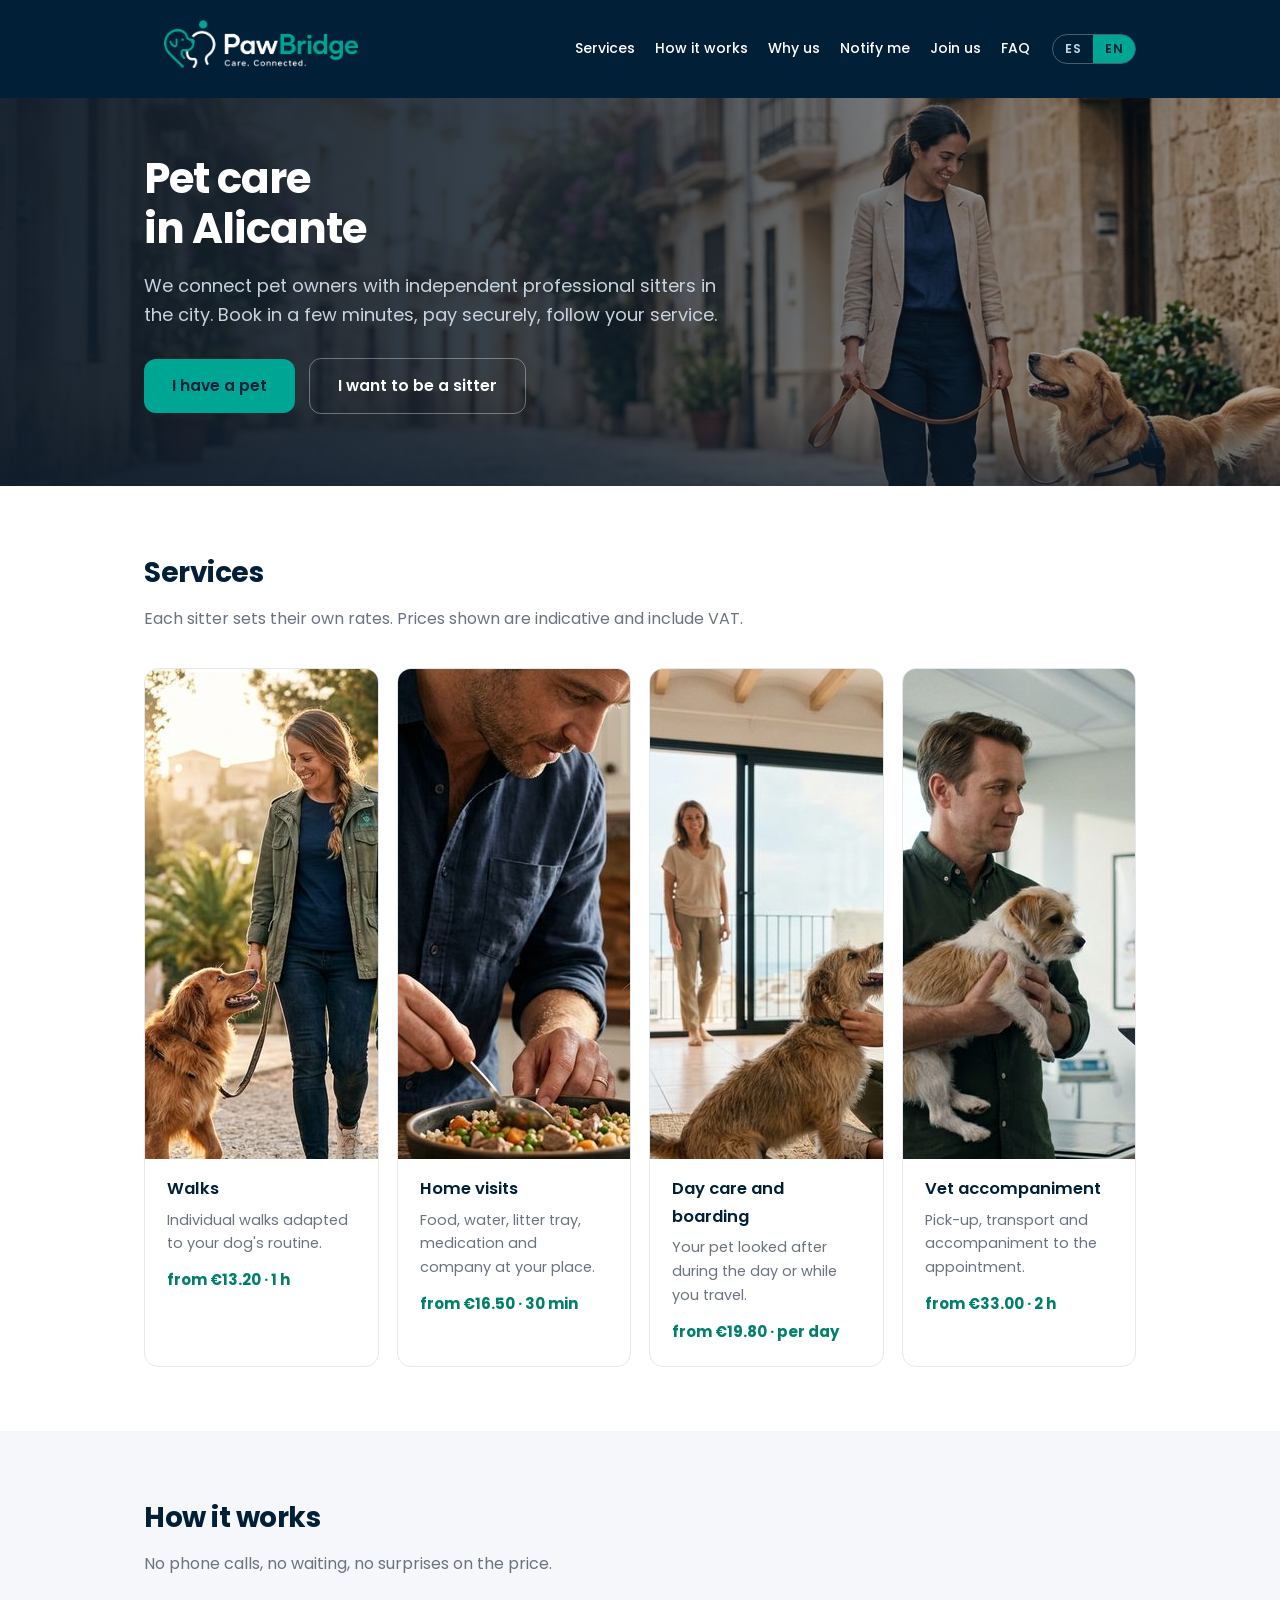
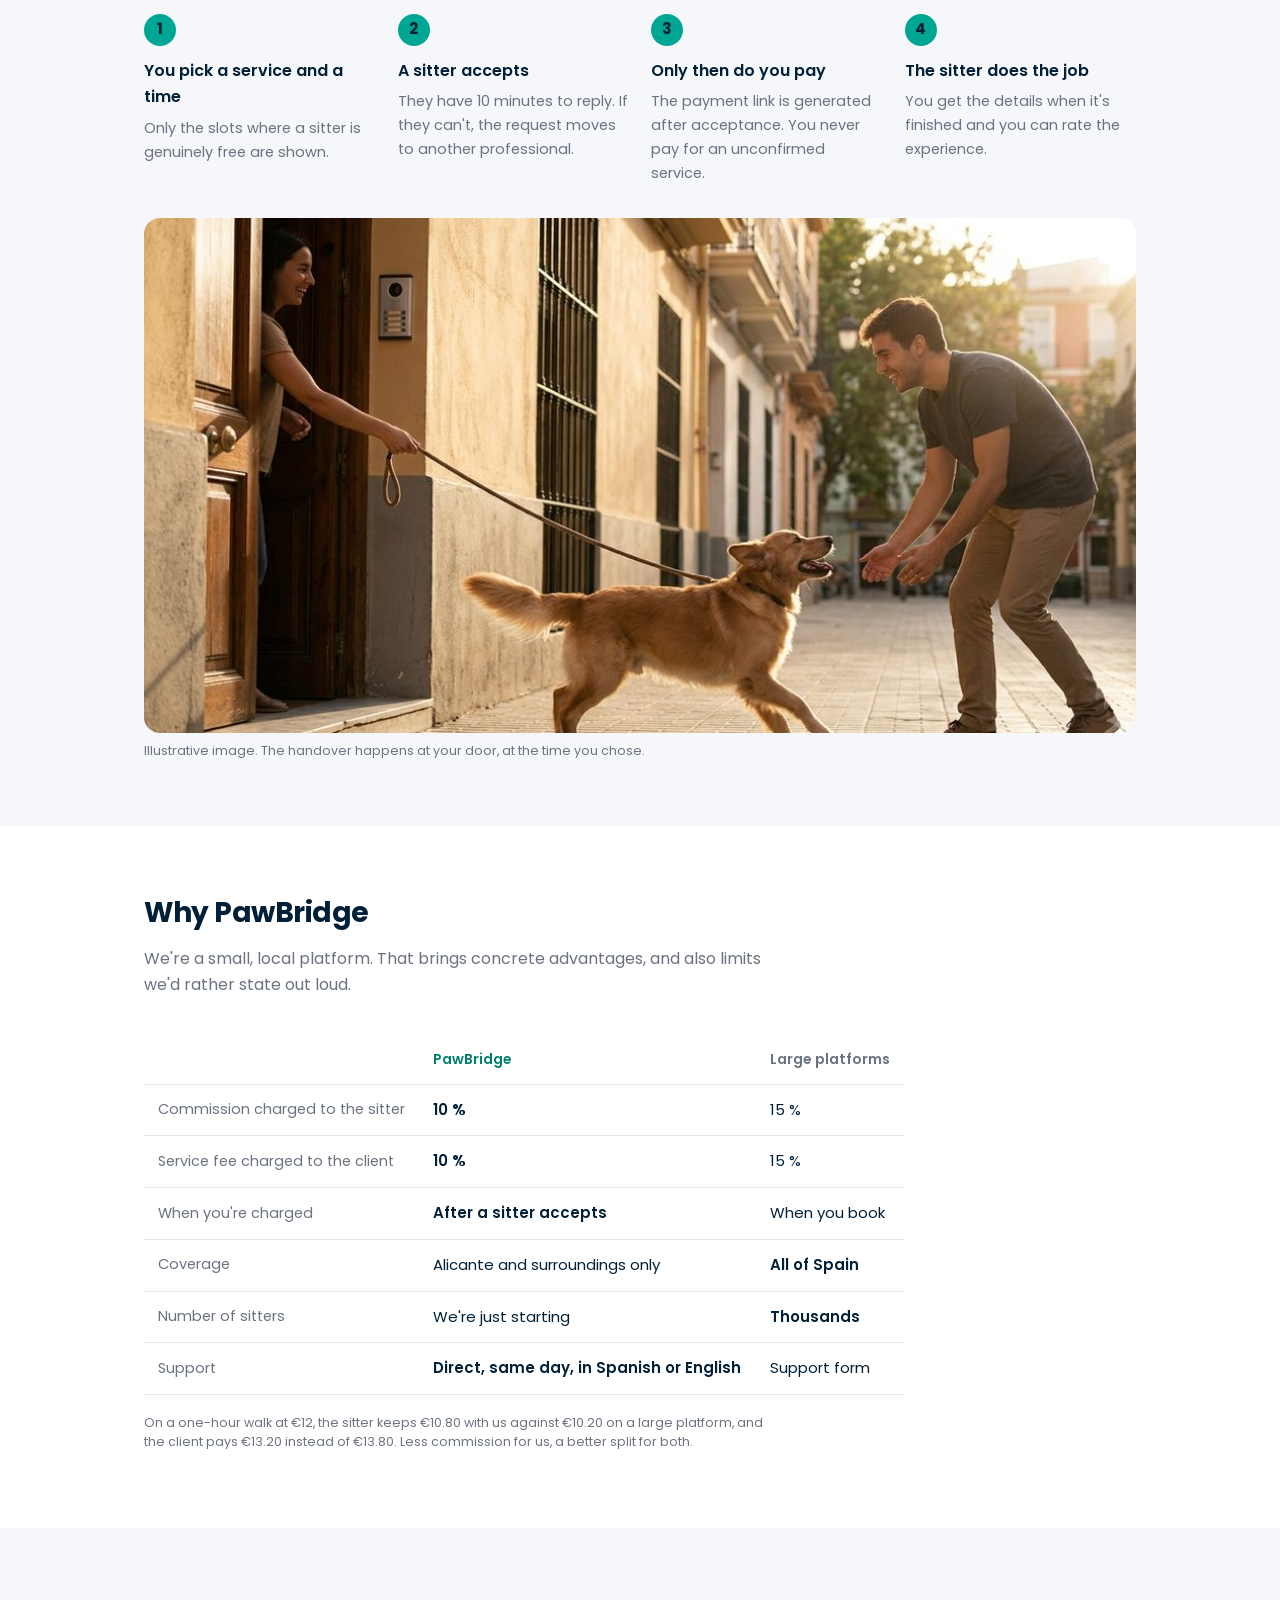
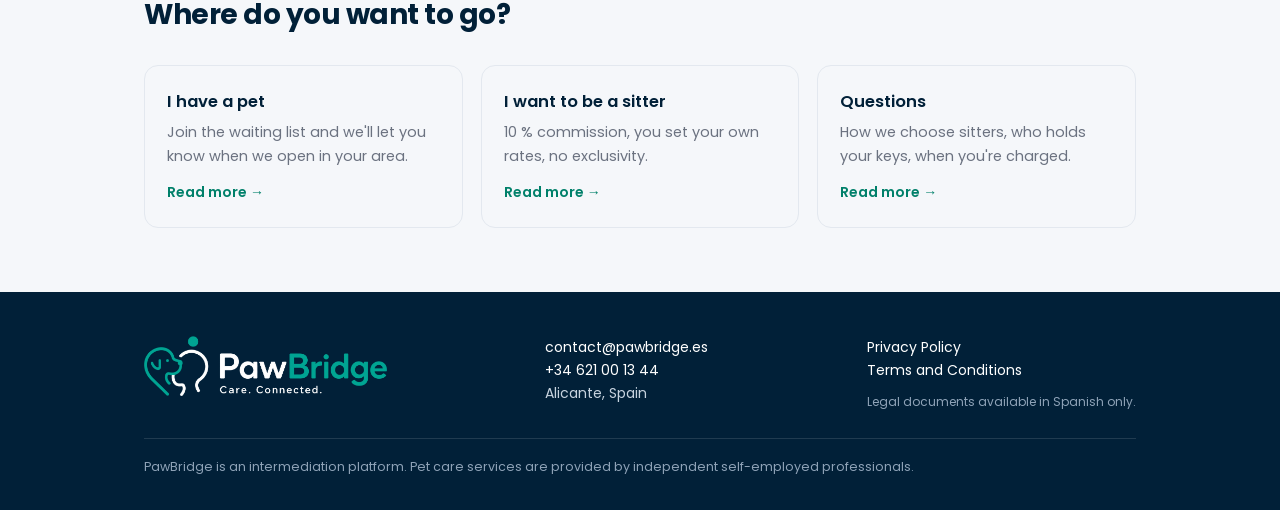
==== index.html @ e6a64743 "Entretien en visio et zone étendue à l'agglomération - La FAQ et la page cuidadores annonçaient un e" ====
<!DOCTYPE html>
<html lang="es">
<head>
<meta charset="utf-8">
<meta name="viewport" content="width=device-width, initial-scale=1">
<title>PawBridge — Cuidado de mascotas en Alicante</title>
<meta name="description" content="PawBridge conecta a dueños de mascotas de Alicante con cuidadores profesionales independientes. Paseos, guardería, visitas a domicilio y acompañamiento veterinario.">
<meta property="og:title" content="PawBridge — Care. Connected.">
<meta property="og:description" content="Cuidado de mascotas en Alicante. Buscamos cuidadores profesionales.">
<meta property="og:image" content="https://pawbridge.es/assets/img/og-image.jpg">
<meta property="og:image:width" content="1200">
<meta property="og:image:height" content="630">
<meta property="og:type" content="website">
<meta name="twitter:card" content="summary_large_image">
<meta property="og:locale" content="es_ES">
<link rel="canonical" href="https://pawbridge.es/">
<link rel="alternate" hreflang="es" href="https://pawbridge.es/">
<link rel="alternate" hreflang="en" href="https://pawbridge.es/?lang=en">
<link rel="preconnect" href="https://fonts.googleapis.com">
<link rel="preconnect" href="https://fonts.gstatic.com" crossorigin>
<link href="https://fonts.googleapis.com/css2?family=Poppins:wght@400;500;600;700&display=swap" rel="stylesheet">
<link rel="icon" href="assets/img/favicon.png" sizes="64x64">
<link rel="apple-touch-icon" href="assets/img/apple-touch-icon.png">
<link rel="stylesheet" href="assets/style.css?v=2026-08-03g">
</head>
<body data-title-key="title.home">

<header>
  <div class="wrap nav">
    <div>
      <div class="logo"><a href="index.html"><img src="assets/img/logo-h-full.png" alt="PawBridge — Care. Connected." width="1862" height="460"></a></div>
    </div>
    <nav>
      <a href="#servicios" data-i18n="nav.services">Servicios</a>
      <a href="#como" data-i18n="nav.how">Cómo funciona</a>
      <a href="#porque" data-i18n="nav.why">Por qué</a>
      <a href="avisame.html" data-i18n="nav.waitlist">Avísame</a>
      <a href="cuidadores.html" data-i18n="nav.work">Únete</a>
      <a href="faq.html" data-i18n="nav.faq">Preguntas</a>
      <span class="lang" role="group" aria-label="Idioma / Language">
        <button type="button" data-lang="es" aria-pressed="true">ES</button>
        <button type="button" data-lang="en" aria-pressed="false">EN</button>
      </span>
    </nav>
  </div>
</header>

<div class="hero img" style="background-image:url('assets/img/hero-home.jpg')">
  <div class="wrap">
    <h1 data-i18n-html="hero.title">Cuidado de mascotas<br>en Alicante</h1>
    <p data-i18n="hero.lead">Conectamos a dueños de mascotas con cuidadores profesionales independientes
       de la ciudad. Reserva en unos minutos, paga de forma segura, sigue tu servicio.</p>
    <a class="btn" href="avisame.html" data-i18n="hero.cta1">Tengo una mascota</a>
    <a class="btn btn-ghost" href="cuidadores.html" data-i18n="hero.cta2">Quiero ser cuidador</a>
  </div>
</div>

<section id="servicios">
  <div class="wrap">
    <h2 data-i18n="services.title">Servicios</h2>
    <p class="lead" data-i18n="services.lead">Cada cuidador fija sus propias tarifas. Los precios mostrados son
       orientativos e incluyen el IVA.</p>
    <div class="grid">
      <div class="card">
        <figure><img src="assets/img/svc-paseos.jpg" width="760" height="490" loading="lazy"
                     alt="Cuidadora paseando a dos perros por un parque de Alicante"></figure>
        <h3 data-i18n="svc1.title">Paseos</h3>
        <p data-i18n="svc1.text">Paseos individuales adaptados a la rutina de tu perro.</p>
        <span class="price" data-i18n="svc1.price">desde 13,20 € · 1 h</span>
      </div>
      <div class="card">
        <figure><img src="assets/img/svc-visitas.jpg" width="760" height="490" loading="lazy"
                     alt="Cuidador preparando la comida de un perro en la cocina"></figure>
        <h3 data-i18n="svc2.title">Visitas a domicilio</h3>
        <p data-i18n="svc2.text">Comida, agua, arenero, medicación y compañía en tu casa.</p>
        <span class="price" data-i18n="svc2.price">desde 16,50 € · 30 min</span>
      </div>
      <div class="card">
        <figure><img src="assets/img/svc-guarderia.jpg" width="760" height="490" loading="lazy"
                     alt="Cuidadora jugando con un perro en el salón de una casa"></figure>
        <h3 data-i18n="svc3.title">Guardería y alojamiento</h3>
        <p data-i18n="svc3.text">Tu mascota cuidada durante el día o mientras viajas.</p>
        <span class="price" data-i18n="svc3.price">desde 19,80 € · por día</span>
      </div>
      <div class="card">
        <figure><img src="assets/img/svc-veterinario.jpg" width="760" height="490" loading="lazy"
                     alt="Cuidador con un perro en brazos hablando con la veterinaria"></figure>
        <h3 data-i18n="svc4.title">Acompañamiento veterinario</h3>
        <p data-i18n="svc4.text">Recogida, traslado y acompañamiento a la consulta.</p>
        <span class="price" data-i18n="svc4.price">desde 33,00 € · 2 h</span>
      </div>
    </div>
  </div>
</section>

<section id="como" class="alt">
  <div class="wrap">
    <h2 data-i18n="how.title">Cómo funciona</h2>
    <p class="lead" data-i18n="how.lead">Sin llamadas, sin esperas, sin sorpresas en el precio.</p>
    <div class="steps">
      <div class="step">
        <h3 data-i18n="step1.title">Eliges servicio y horario</h3>
        <p data-i18n="step1.text">Solo se muestran las franjas en las que hay un cuidador realmente libre.</p>
      </div>
      <div class="step">
        <h3 data-i18n="step2.title">Un cuidador acepta</h3>
        <p data-i18n="step2.text">Tiene 10 minutos para responder. Si no puede, la solicitud pasa a otro profesional.</p>
      </div>
      <div class="step">
        <h3 data-i18n="step3.title">Pagas solo entonces</h3>
        <p data-i18n="step3.text">El enlace de pago se genera después de la aceptación. Nunca pagas por un servicio sin confirmar.</p>
      </div>
      <div class="step">
        <h3 data-i18n="step4.title">El cuidador realiza el servicio</h3>
        <p data-i18n="step4.text">Recibes el detalle al finalizar y puedes valorar la experiencia.</p>
      </div>
    </div>

    <figure class="wide">
      <img src="assets/img/como-entrega.jpg" width="980" height="515" loading="lazy"
           alt="Una dueña entrega la correa de su perro al cuidador en la puerta de casa">
      <figcaption data-i18n="how.caption">Imagen ilustrativa. La entrega se hace en tu portal, a la hora que hayas elegido.</figcaption>
    </figure>
  </div>
</section>

<section id="porque">
  <div class="wrap">
    <h2 data-i18n="why.title">Por qué PawBridge</h2>
    <p class="lead" data-i18n="why.lead">Somos una plataforma pequeña y local. Eso tiene ventajas concretas,
       y también límites que preferimos decir en voz alta.</p>

    <table class="compare">
      <tr>
        <th></th>
        <th>PawBridge</th>
        <th data-i18n="why.them">Grandes plataformas</th>
      </tr>
      <tr>
        <td data-i18n="why.r1">Comisión al cuidador</td>
        <td class="good">10 %</td>
        <td>15 %</td>
      </tr>
      <tr>
        <td data-i18n="why.r2">Tarifa de servicio al cliente</td>
        <td class="good">10 %</td>
        <td>15 %</td>
      </tr>
      <tr>
        <td data-i18n="why.r3">Momento del cobro</td>
        <td class="good" data-i18n="why.r3a">Después de que un cuidador acepte</td>
        <td data-i18n="why.r3b">Al reservar</td>
      </tr>
      <tr>
        <td data-i18n="why.r4">Cobertura</td>
        <td data-i18n="why.r4a">Solo Alicante y alrededores</td>
        <td class="good" data-i18n="why.r4b">Toda España</td>
      </tr>
      <tr>
        <td data-i18n="why.r5">Número de cuidadores</td>
        <td data-i18n="why.r5a">Estamos empezando</td>
        <td class="good" data-i18n="why.r5b">Miles</td>
      </tr>
      <tr>
        <td data-i18n="why.r6">Atención</td>
        <td class="good" data-i18n="why.r6a">Directa, en el día, en español</td>
        <td data-i18n="why.r6b">Formulario de soporte</td>
      </tr>
    </table>

    <p class="note" style="margin-top:18px;max-width:640px" data-i18n="why.note">
      Sobre una hora de paseo a 12 €, el cuidador se queda 10,80 € con nosotros
      frente a 10,20 € en una gran plataforma, y el cliente paga 13,20 € en lugar
      de 13,80 €. Menos comisión para nosotros, mejor reparto para ambos.
    </p>
  </div>
</section>

<section class="alt">
  <div class="wrap">
    <h2 data-i18n="go.title">¿A dónde quieres ir?</h2>
    <div class="grid" style="margin-top:26px">
      <a class="card" href="avisame.html">
        <h3 data-i18n="go.waitTitle">Tengo una mascota</h3>
        <p data-i18n="go.waitText">Apúntate a la lista de espera y te avisamos cuando abramos en tu zona.</p>
        <span class="more" data-i18n="go.more">Seguir →</span>
      </a>
      <a class="card" href="cuidadores.html">
        <h3 data-i18n="go.workTitle">Quiero ser cuidador</h3>
        <p data-i18n="go.workText">10 % de comisión, tú fijas tus tarifas, sin exclusividad.</p>
        <span class="more" data-i18n="go.more">Seguir →</span>
      </a>
      <a class="card" href="faq.html">
        <h3 data-i18n="go.faqTitle">Preguntas</h3>
        <p data-i18n="go.faqText">Cómo elegimos a los cuidadores, quién tiene tus llaves, cuándo se te cobra.</p>
        <span class="more" data-i18n="go.more">Seguir →</span>
      </a>
    </div>
  </div>
</section>

<footer>
  <div class="wrap">
    <div class="fgrid">
      <div>
        <div class="logo"><img src="assets/img/logo-h-full.png" alt="PawBridge — Care. Connected." width="1862" height="460"></div>
      </div>
      <div>
        <a href="mailto:contact@pawbridge.es">contact@pawbridge.es</a><br>
        <a href="https://wa.me/34621001344">+34 621 00 13 44</a><br>
        <span data-i18n="footer.city">Alicante, España</span>
      </div>
      <div>
        <a href="privacidad.html" data-i18n="footer.privacy">Política de Privacidad</a><br>
        <a href="terminos.html" data-i18n="footer.terms">Términos y Condiciones</a>
        <div class="legal-note" data-i18n="footer.legalLang">Documentos legales disponibles únicamente en español.</div>
      </div>
    </div>
    <div class="fbot" data-i18n="footer.disclaimer">
      PawBridge es una plataforma de intermediación. Los servicios de cuidado
      animal los prestan profesionales autónomos independientes.
    </div>
  </div>
</footer>

<script src="assets/i18n.js?v=2026-08-03g"></script>
<script src="assets/forms.js?v=2026-08-03g"></script>
</body>
</html>
---- assets/style.css ----
/* ====================================================================
   PawBridge — feuille de style commune
   ====================================================================

   Un seul fichier pour les quatre pages. Avant le découpage, chaque
   page aurait embarqué sa propre copie de ces règles : au premier
   changement de couleur, trois pages sur quatre auraient divergé.

   Palette relevée directement dans le logo fourni, pixel par pixel :
   le marine #012038 est celui du « Paw », le turquoise #00A694 celui
   du « Bridge ». Les valeurs précédentes (#0D1B2A / #00B894) avaient
   été choisies avant que le logo n'existe et ne correspondaient à
   rien ; le logo est désormais la référence, pas l'inverse.

   Le turquoise ne porte jamais de texte : blanc sur #00A694 ne donne
   que 2,74:1, très en dessous des 4,5:1 exigés par la WCAG. Le texte
   des boutons turquoise est en marine — 5,44:1. Pour du turquoise sur
   fond blanc on utilise --teal-text, assombri à 4,89:1.
   ==================================================================== */

:root{
  --navy:#012038; --navy-light:#123048; --teal:#00A694; --teal-text:#00806A;
  --mint:#A7F3D0; --paper:#F5F7FA; --grey:#6B7280; --line:#E3E8EF;
  --warn-bg:#FEF3C7; --warn-ink:#8A5300;
}
*{box-sizing:border-box;}
body{margin:0;font-family:Poppins,-apple-system,BlinkMacSystemFont,sans-serif;
     color:var(--navy);line-height:1.65;background:#fff;}
.wrap{max-width:1040px;margin:0 auto;padding:0 24px;}
a{color:var(--teal-text);}

/* --- En-tête et navigation ---------------------------------------- */
header{background:var(--navy);color:#fff;padding:20px 0;}
.nav{display:flex;justify-content:space-between;align-items:center;gap:16px;flex-wrap:wrap;}
.logo{font-weight:700;font-size:20px;letter-spacing:-.3px;}
/* Le logo est une image, plus une composition HTML. Le verrouillage
   horizontal — symbole à gauche, nom à droite — est la déclinaison
   prévue pour le web ; le nom n'est donc plus écrit en texte, il fait
   partie du fichier. `alt` porte le nom pour les lecteurs d'écran.

   Le fichier utilisé est la version claire : symbole et « Paw » en
   blanc, « Bridge » en turquoise. Le fichier d'origine est en marine
   sur blanc — sur un en-tête marine, « Paw » et la silhouette humaine
   disparaissaient purement et simplement. Seules les couleurs marine
   ont été passées en blanc, le tracé n'a pas bougé d'un pixel ; c'est
   la déclinaison « dark background » de la planche de marque. */
.logo a{color:#fff;text-decoration:none;display:inline-block;}
/* « Care. Connected. » fait partie du logo officiel : la signature vient
   du fichier, elle n'est plus retapée en HTML. Elle l'était avant, dans
   une autre casse et une autre graisse que celle du logo — deux
   typographies pour la même phrase, l'une sous l'autre.

   D'où la taille : la signature occupe 10,7 % de la hauteur du bloc.
   À 38 px elle tombait à 4 px et devenait une bavure grise ; à 48 px
   elle en fait 5, soit 10 sur un écran Retina, et se lit. C'est la
   raison de l'en-tête un peu plus haut qu'avant. */
.logo img{height:48px;width:auto;display:block;}
footer .logo img{height:60px;}
/* La barre de navigation garde la même allure quelle que soit la langue.
   `nowrap` empêche un libellé de se couper en deux, et l'espacement est
   assez serré pour que les six entrées tiennent sur une ligne en
   espagnol comme en anglais. */
.nav nav{display:flex;align-items:center;flex-wrap:wrap;justify-content:flex-end;row-gap:8px;}
.nav a{color:#fff;text-decoration:none;font-size:14px;font-weight:500;margin-left:20px;white-space:nowrap;}
.nav a:hover{color:var(--mint);}
/* La page courante reste signalée : sur un site multipage, ne pas
   savoir où l'on est fait revenir en arrière inutilement. */
.nav a[aria-current=page]{color:var(--mint);border-bottom:2px solid var(--teal);padding-bottom:2px;}

/* Sélecteur de langue. Discret, mais toujours visible : la détection
   automatique se trompe souvent — un Espagnol dont le navigateur est
   en anglais doit pouvoir revenir en un clic. */
.lang{display:inline-flex;border:1px solid rgba(255,255,255,.28);border-radius:20px;
      overflow:hidden;margin-left:22px;vertical-align:middle;}
.lang button{background:transparent;border:0;color:#C7D3DF;font-family:inherit;
      font-size:12.5px;font-weight:600;padding:5px 12px;cursor:pointer;letter-spacing:.5px;}
.lang button[aria-pressed=true]{background:var(--teal);color:var(--navy);}
.lang button:hover:not([aria-pressed=true]){color:#fff;}

/* --- Hero et boutons ---------------------------------------------- */
.hero{background:var(--navy);color:#fff;padding:56px 0 72px;}
.hero.compact{padding:44px 0 48px;}

/* Hero illustré.
 *
 * Le marine reste sous l'image : si la photo ne charge pas — connexion
 * lente, cache vide — le texte blanc reste lisible au lieu de tomber sur
 * du blanc. Le dégradé assure le contraste par-dessus la photo, plus
 * marqué à gauche où se trouve le texte.
 *
 * Le fondu vers le bas raccorde l'image à la section suivante, ce qui
 * évite la coupure nette d'une photo posée telle quelle. */
/* `no-repeat` explicite : sans lui, si `background-size` venait à ne pas
   s'appliquer — feuille de style en cache, règle écrasée — l'image se
   répéterait en mosaïque au lieu d'être simplement mal cadrée. */
.hero.img{position:relative;background-color:var(--navy);
          background-size:cover;background-repeat:no-repeat;
          background-position:center 38%;overflow:hidden;}
.hero.img::before{content:"";position:absolute;inset:0;
  background:linear-gradient(100deg, rgba(13,27,42,.94) 0%, rgba(13,27,42,.82) 42%,
                                     rgba(13,27,42,.45) 72%, rgba(13,27,42,.30) 100%);}
.hero.img::after{content:"";position:absolute;left:0;right:0;bottom:0;height:90px;
  background:linear-gradient(to bottom, rgba(13,27,42,0), rgba(13,27,42,.55));}
.hero.img .wrap{position:relative;z-index:1;}
@media(max-width:820px){
  /* Sur mobile le texte occupe toute la largeur : le dégradé doit couvrir
     uniformément, sinon la fin des lignes devient illisible. */
  .hero.img::before{background:linear-gradient(180deg, rgba(13,27,42,.90), rgba(13,27,42,.80));}
}
.hero h1{font-size:42px;line-height:1.2;margin:0 0 16px;font-weight:700;letter-spacing:-1px;}
.hero.compact h1{font-size:34px;}
.hero p{font-size:18px;color:#C7D3DF;max-width:600px;margin:0 0 28px;}
.hero.compact p{margin-bottom:0;}
.btn{display:inline-block;background:var(--teal);color:var(--navy);text-decoration:none;
     font-weight:600;font-size:15.5px;padding:14px 28px;border-radius:12px;border:0;cursor:pointer;
     font-family:inherit;}
.btn:hover{background:var(--mint);}
.btn-ghost{background:transparent;color:#fff;border:1.5px solid rgba(255,255,255,.35);margin-left:10px;}
.btn-ghost:hover{background:rgba(255,255,255,.08);}

/* --- Sections ------------------------------------------------------ */
section{padding:64px 0;}
h2{font-size:28px;margin:0 0 10px;font-weight:700;letter-spacing:-.5px;}
.lead{color:var(--grey);font-size:16px;margin:0 0 36px;max-width:620px;}
.alt{background:var(--paper);}

.grid{display:grid;grid-template-columns:repeat(auto-fit,minmax(220px,1fr));gap:18px;}
.card{border:1px solid var(--line);border-radius:14px;padding:22px;}
.card h3{margin:0 0 6px;font-size:16.5px;font-weight:600;}
/* Photo en tête de carte. `aspect-ratio` réserve la place avant même que
   l'image arrive : sans lui, toute la grille sursaute au chargement. */
.card figure{margin:-22px -22px 16px;}
.card figure img{width:100%;aspect-ratio:76/49;object-fit:cover;display:block;
                 border-radius:13px 13px 0 0;background:var(--paper);}

/* Illustration pleine largeur au sein d'une section. */
figure.wide{margin:32px 0 0;}
figure.wide img{width:100%;aspect-ratio:196/103;object-fit:cover;display:block;
                border-radius:16px;background:var(--paper);}
figure figcaption{font-size:12.5px;color:var(--grey);margin-top:8px;}
.card p{margin:0;color:var(--grey);font-size:14.5px;}
.price{display:block;margin-top:12px;font-weight:700;font-size:15px;color:var(--teal-text);}

/* Cartes cliquables qui mènent aux autres pages. */
a.card{text-decoration:none;color:inherit;display:block;transition:border-color .15s;}
a.card:hover{border-color:var(--teal);}
a.card .more{display:inline-block;margin-top:12px;font-weight:600;font-size:14px;color:var(--teal-text);}

.steps{counter-reset:s;display:grid;grid-template-columns:repeat(auto-fit,minmax(230px,1fr));gap:22px;}
.step{position:relative;padding-top:44px;}
.step::before{counter-increment:s;content:counter(s);position:absolute;top:0;left:0;
  width:32px;height:32px;border-radius:50%;background:var(--teal);color:var(--navy);
  font-weight:700;font-size:15px;display:flex;align-items:center;justify-content:center;}
.step h3{margin:0 0 6px;font-size:16px;font-weight:600;}
.step p{margin:0;color:var(--grey);font-size:14.5px;}

.split{display:grid;grid-template-columns:1fr 1fr;gap:44px;align-items:start;}
@media(max-width:820px){
  .split{grid-template-columns:1fr;gap:32px;}
  .hero h1{font-size:32px;} .hero.compact h1{font-size:27px;}
  .btn-ghost{margin-left:0;margin-top:10px;}
  .nav nav{display:flex;flex-wrap:wrap;gap:4px;}
  .nav a{margin-left:0;margin-right:16px;} .lang{margin-left:0;margin-top:10px;}
}

ul.check{list-style:none;padding:0;margin:0 0 26px;}
ul.check li{position:relative;padding-left:26px;margin-bottom:11px;font-size:15px;}
ul.check li::before{content:"";position:absolute;left:0;top:8px;width:8px;height:8px;
  border-radius:50%;background:var(--teal);}

/* --- Formulaires --------------------------------------------------- */
form{border:1px solid var(--line);border-radius:16px;padding:26px;background:#fff;}
label{display:block;font-size:13px;font-weight:600;margin:16px 0 6px;}
label:first-of-type{margin-top:0;}
input[type=text],input[type=email],input[type=tel],select,textarea{
  width:100%;padding:12px 14px;border:1px solid var(--line);border-radius:10px;
  font-family:inherit;font-size:15px;color:var(--navy);background:#fff;}
input:focus,select:focus,textarea:focus{outline:none;border-color:var(--teal);}
textarea{min-height:88px;resize:vertical;}
.services{display:flex;flex-wrap:wrap;gap:8px;}
.chip{border:1px solid var(--line);border-radius:20px;padding:8px 15px;font-size:14px;cursor:pointer;user-select:none;}
.chip input{position:absolute;opacity:0;pointer-events:none;}
.chip.on{background:var(--mint);border-color:var(--teal);font-weight:600;}
.hp{position:absolute;left:-9999px;}
.submit{width:100%;margin-top:22px;padding:15px;}
.note{font-size:12.5px;color:var(--grey);margin-top:14px;line-height:1.55;}
.msg{margin-top:16px;padding:14px 16px;border-radius:10px;font-size:14.5px;display:none;}
.msg.ok{background:var(--mint);color:#065F46;display:block;}
.msg.err{background:#FEE2E2;color:#991B1B;display:block;}

/* Case de consentement : le RGPD exige un acte positif, jamais une
   case pré-cochée. D'où un vrai checkbox, aligné avec son texte. */
label.consent{display:flex;gap:10px;align-items:flex-start;margin-top:18px;
              font-weight:400;font-size:13px;color:var(--grey);line-height:1.5;cursor:pointer;}
label.consent input{width:17px;height:17px;flex:0 0 auto;margin-top:1px;accent-color:var(--teal);}

/* --- Tableau comparatif -------------------------------------------- */
table.compare{width:100%;border-collapse:collapse;font-size:15px;max-width:760px;}
table.compare th,table.compare td{text-align:left;padding:13px 14px;border-bottom:1px solid var(--line);}
table.compare th{font-weight:600;font-size:14px;color:var(--grey);}
table.compare th:nth-child(2){color:var(--teal-text);}
table.compare td:first-child{color:var(--grey);font-size:14.5px;}
table.compare td.good{font-weight:600;}

/* --- Questions fréquentes ------------------------------------------ */
.faq{max-width:760px;}
details{border:1px solid var(--line);border-radius:12px;padding:0;margin-bottom:10px;background:#fff;}
summary{cursor:pointer;padding:16px 18px;font-weight:600;font-size:15.5px;list-style:none;}
summary::-webkit-details-marker{display:none;}
summary::after{content:"+";float:right;color:var(--teal);font-weight:700;font-size:19px;line-height:1;}
details[open] summary::after{content:"–";}
details p{margin:0 18px 14px;color:var(--grey);font-size:14.5px;}
details p:first-of-type{margin-top:-2px;}

/* --- Pied de page --------------------------------------------------- */
footer{background:var(--navy);color:#C7D3DF;padding:44px 0 32px;font-size:14px;}
footer a{color:#fff;text-decoration:none;}
footer a:hover{color:var(--mint);}
.fgrid{display:flex;justify-content:space-between;gap:28px;flex-wrap:wrap;margin-bottom:26px;}
.fbot{border-top:1px solid rgba(255,255,255,.12);padding-top:18px;font-size:12.5px;color:#8FA3B8;}
.legal-note{margin-top:10px;font-size:12px;color:#8FA3B8;}
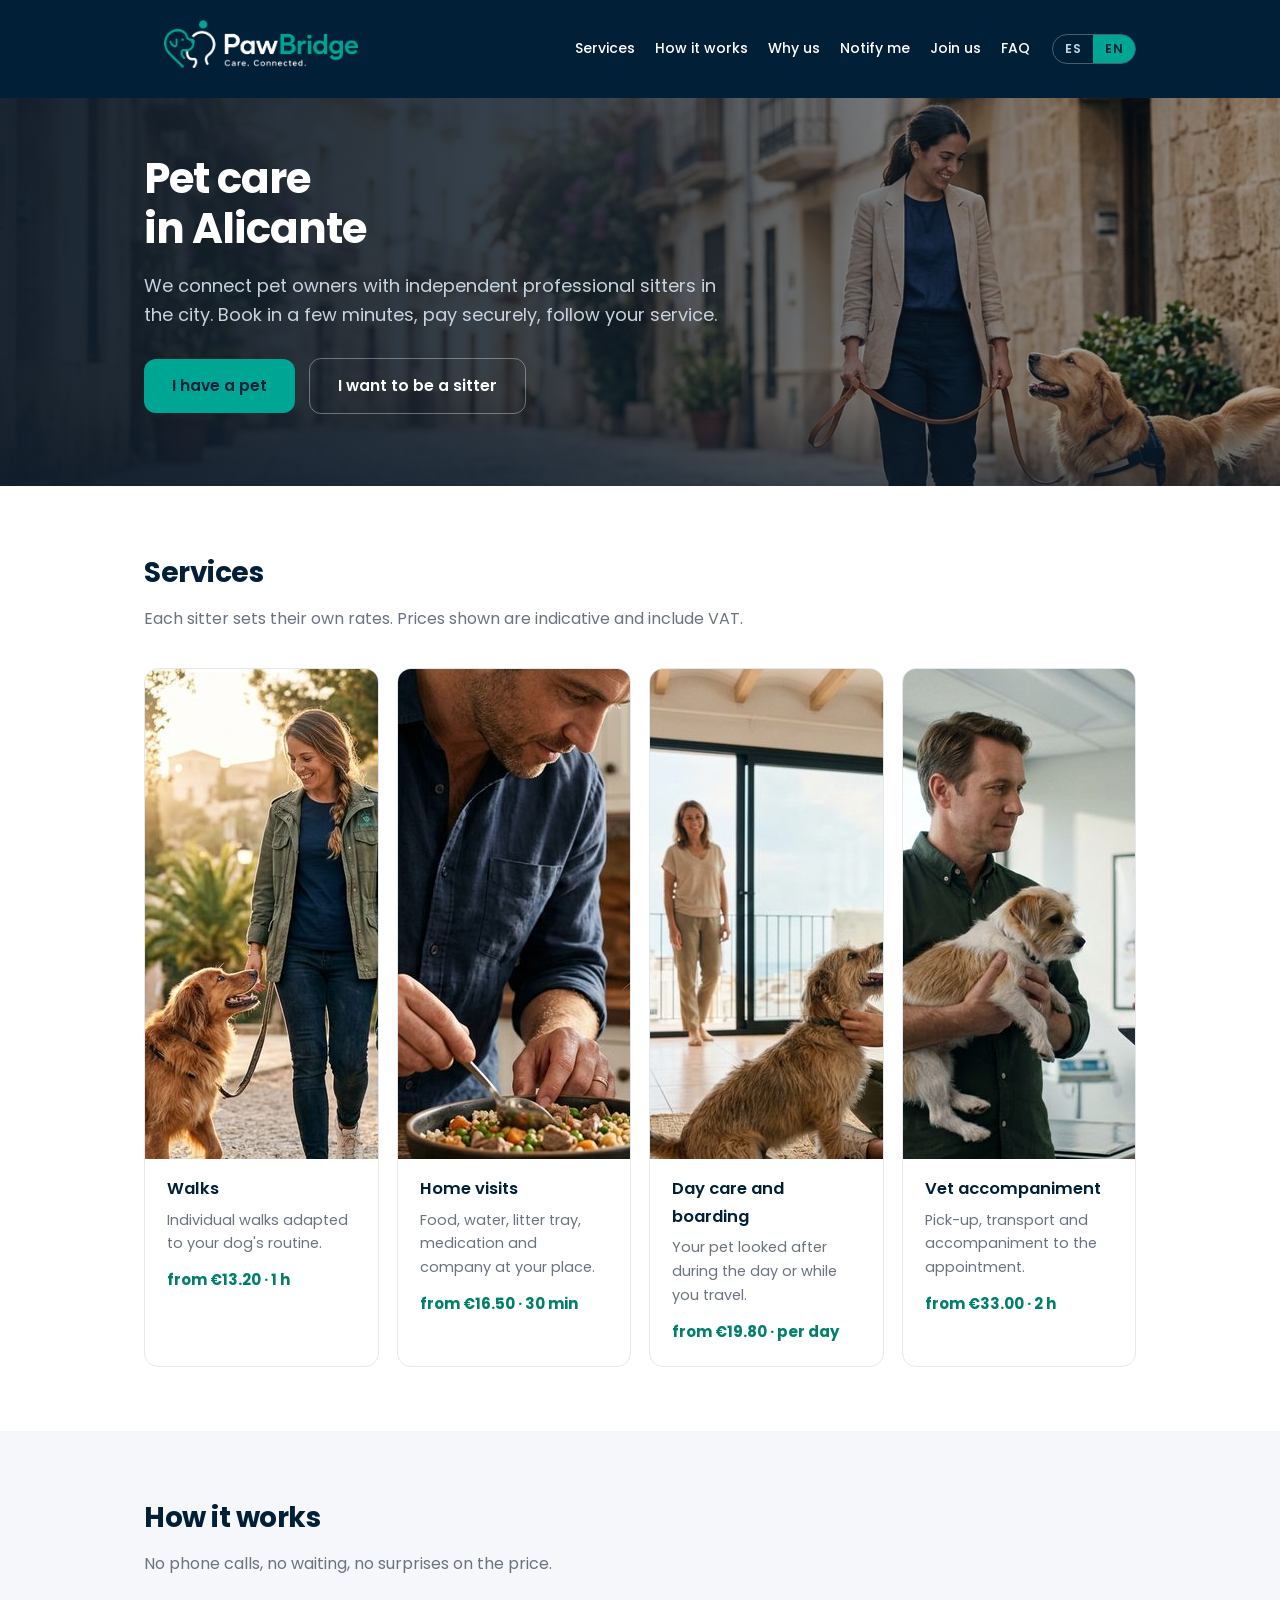
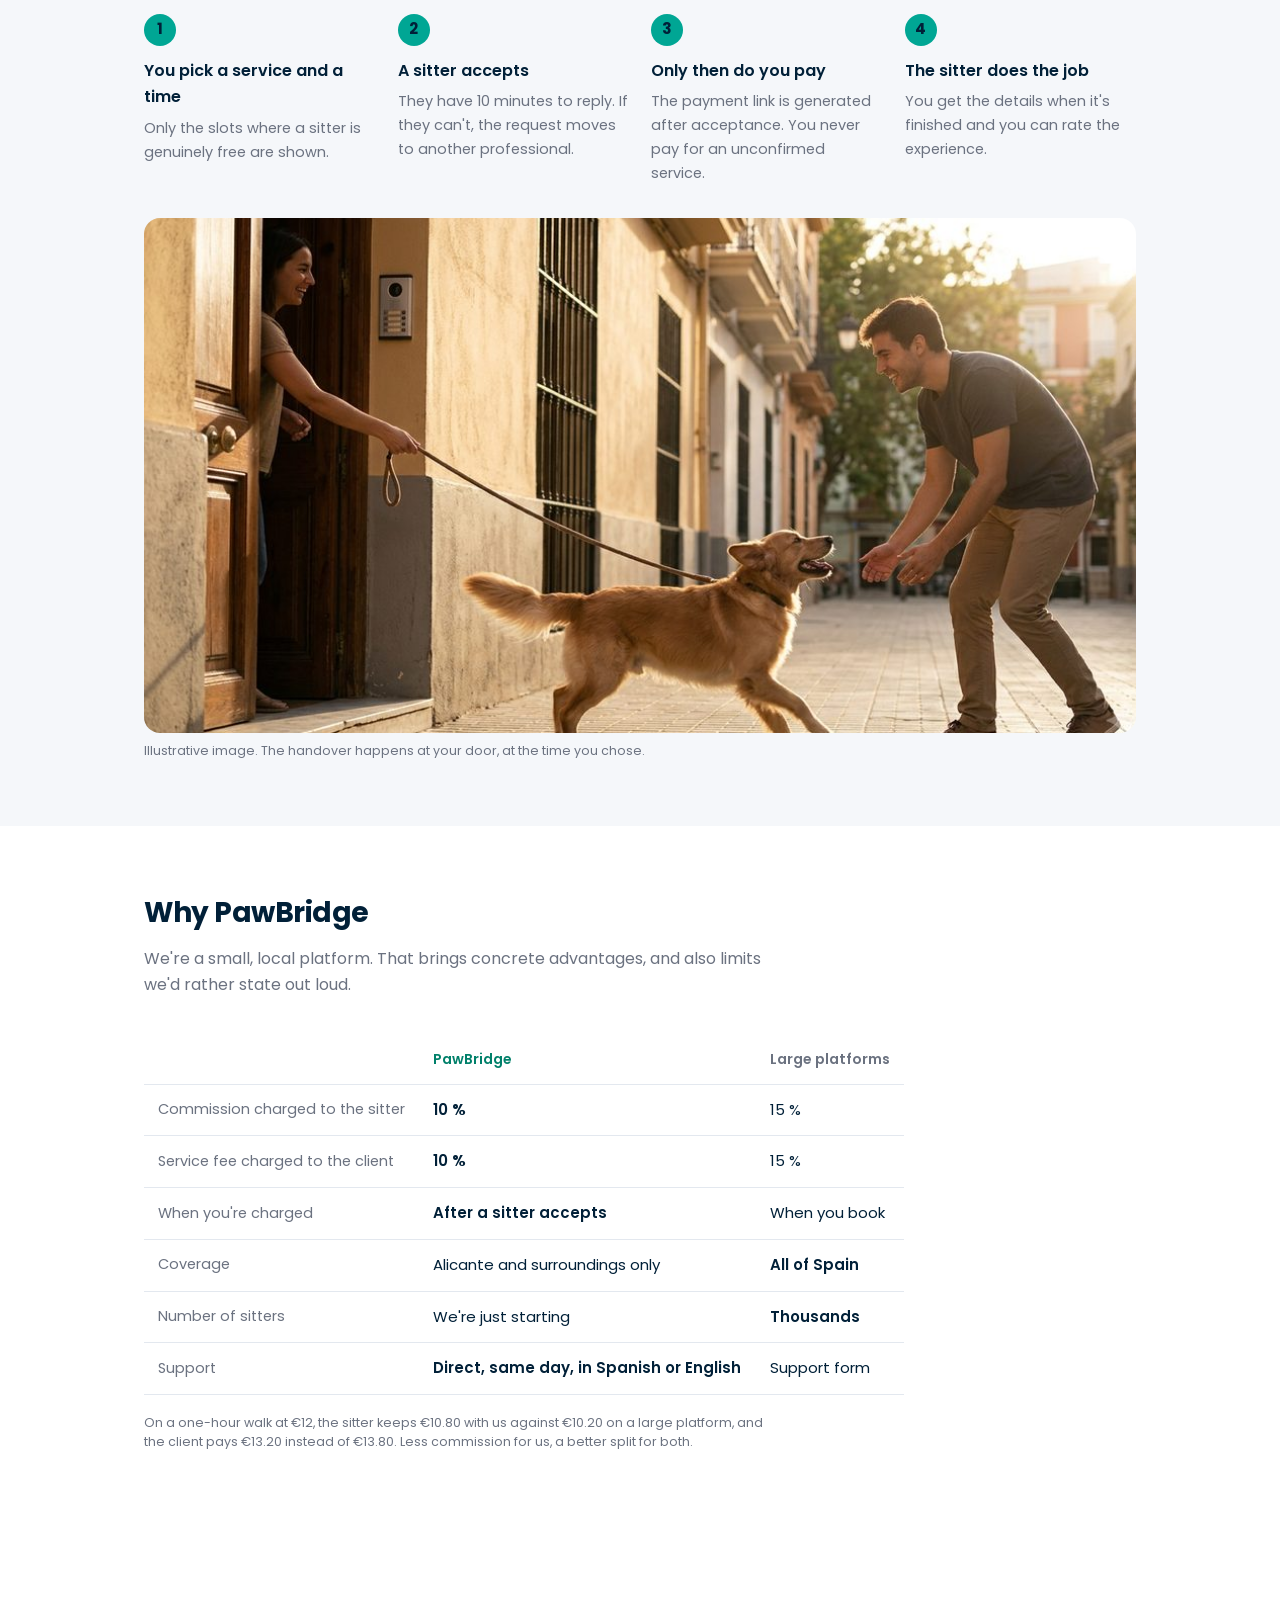
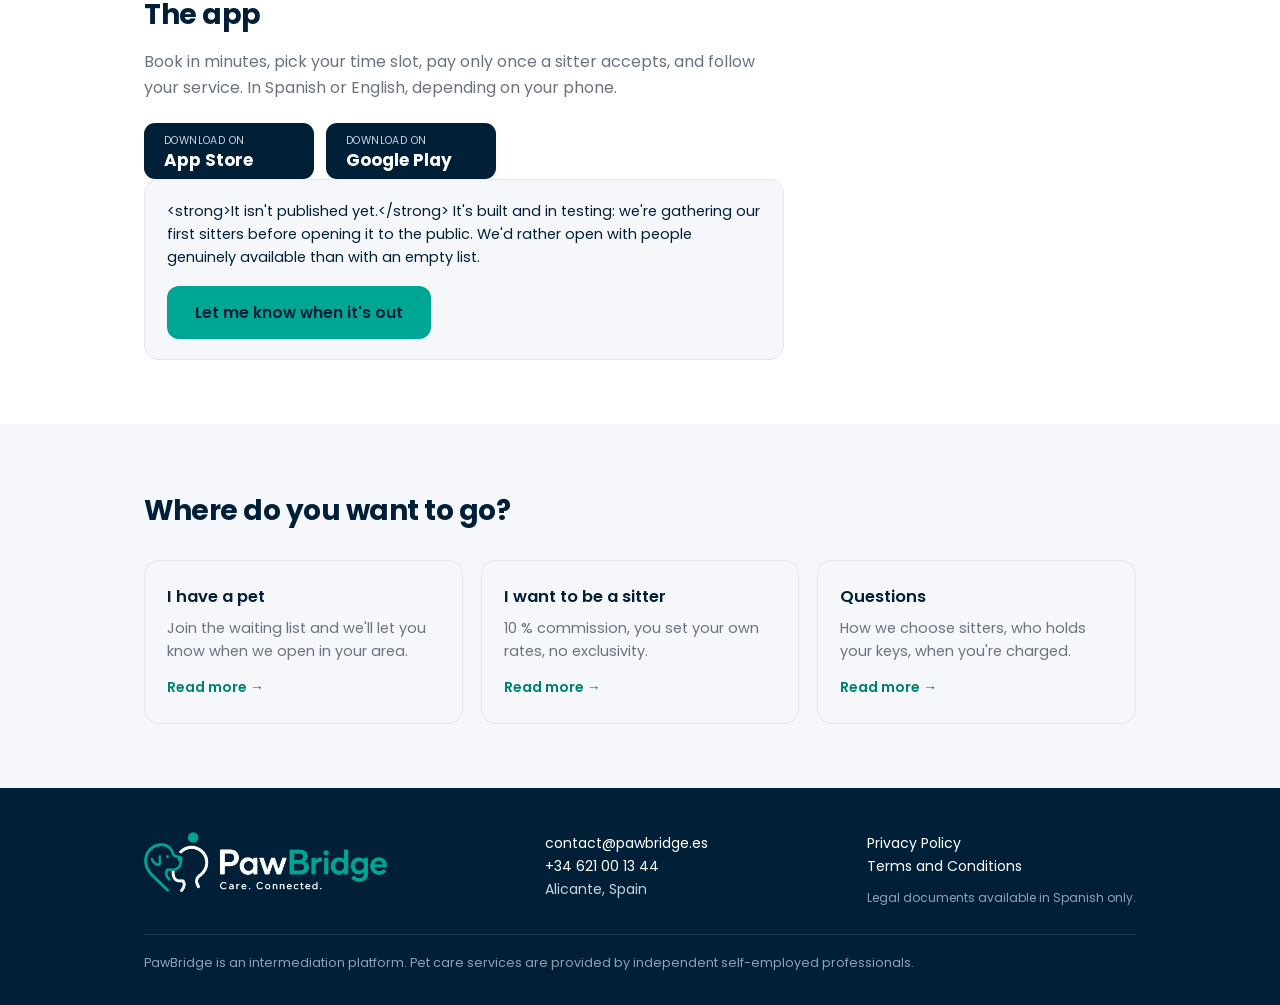
==== commit 61916350: "Annoncer l'application, boutons de store prêts mais inactifs" ====
--- a/index.html
+++ b/index.html
@@ -21,7 +21,7 @@
 <link href="https://fonts.googleapis.com/css2?family=Poppins:wght@400;500;600;700&display=swap" rel="stylesheet">
 <link rel="icon" href="assets/img/favicon.png" sizes="64x64">
 <link rel="apple-touch-icon" href="assets/img/apple-touch-icon.png">
-<link rel="stylesheet" href="assets/style.css?v=2026-08-03g">
+<link rel="stylesheet" href="assets/style.css?v=2026-08-06">
 </head>
 <body data-title-key="title.home">
 
@@ -173,6 +173,44 @@
       frente a 10,20 € en una gran plataforma, y el cliente paga 13,20 € en lugar
       de 13,80 €. Menos comisión para nosotros, mejor reparto para ambos.
     </p>
+  </div>
+</section>
+
+<!-- Section application.
+     Les deux badges de store restent masqués tant qu'aucune URL n'est
+     renseignée dans assets/store.js. Annoncer un téléchargement qui
+     n'existe pas romprait la promesse au premier clic, et Apple comme
+     Google interdisent l'usage de leurs badges pour une application non
+     publiée — ce qui se retourne contre nous au moment de la validation.
+     Voir assets/store.js pour l'activation. -->
+<section id="app">
+  <div class="wrap">
+    <div class="appwrap">
+      <div>
+        <h2 data-i18n="app.title">La aplicación</h2>
+        <p class="lead" data-i18n="app.lead">Reserva en unos minutos, elige la franja horaria,
+           paga solo cuando un cuidador acepta, y sigue tu servicio. En español o en inglés,
+           según el idioma de tu teléfono.</p>
+
+        <div id="store-badges" hidden>
+          <a id="store-ios" class="store" href="#" hidden>
+            <span class="store-k" data-i18n="app.getOn">Descárgala en</span>
+            <span class="store-n">App Store</span>
+          </a>
+          <a id="store-android" class="store" href="#" hidden>
+            <span class="store-k" data-i18n="app.getOn">Descárgala en</span>
+            <span class="store-n">Google Play</span>
+          </a>
+        </div>
+
+        <div id="store-soon" class="soon">
+          <p data-i18n="app.soon"><strong>Todavía no está publicada.</strong> Está desarrollada
+             y en pruebas: estamos reuniendo a los primeros cuidadores antes de abrirla al
+             público. Preferimos abrir con gente de verdad disponible que con una lista vacía.</p>
+          <a class="btn" href="avisame.html" data-i18n="app.notify">Avísame cuando salga</a>
+        </div>
+      </div>
+    </div>
   </div>
 </section>
 
@@ -223,7 +261,8 @@
   </div>
 </footer>
 
-<script src="assets/i18n.js?v=2026-08-03g"></script>
-<script src="assets/forms.js?v=2026-08-03g"></script>
+<script src="assets/store.js?v=2026-08-06"></script>
+<script src="assets/i18n.js?v=2026-08-06"></script>
+<script src="assets/forms.js?v=2026-08-06"></script>
 </body>
 </html>
--- a/assets/style.css
+++ b/assets/style.css
@@ -219,3 +219,23 @@
 .fgrid{display:flex;justify-content:space-between;gap:28px;flex-wrap:wrap;margin-bottom:26px;}
 .fbot{border-top:1px solid rgba(255,255,255,.12);padding-top:18px;font-size:12.5px;color:#8FA3B8;}
 .legal-note{margin-top:10px;font-size:12px;color:#8FA3B8;}
+
+/* --- Section application ------------------------------------------
+   Les badges de store ne sont montrés que si assets/store.js trouve
+   une URL. Sans URL, c'est le bloc « pas encore publiée » qui reste,
+   avec le renvoi vers la liste d'attente : un visiteur qui vient pour
+   l'application repart avec quelque chose à faire plutôt qu'avec une
+   déception. */
+#app .appwrap{max-width:640px;}
+#app .lead{margin-bottom:22px;}
+
+#store-badges{display:flex;gap:12px;flex-wrap:wrap;}
+.store{display:inline-flex;flex-direction:column;justify-content:center;
+       background:var(--navy);color:#fff;text-decoration:none;
+       padding:9px 20px;border-radius:11px;min-width:170px;}
+.store:hover{background:var(--navy-light);}
+.store-k{font-size:10.5px;letter-spacing:.4px;color:#C7D3DF;text-transform:uppercase;}
+.store-n{font-size:17px;font-weight:700;line-height:1.2;}
+
+.soon{background:var(--paper);border:1px solid var(--line);border-radius:14px;padding:20px 22px;}
+.soon p{margin:0 0 16px;font-size:14.5px;line-height:1.6;}
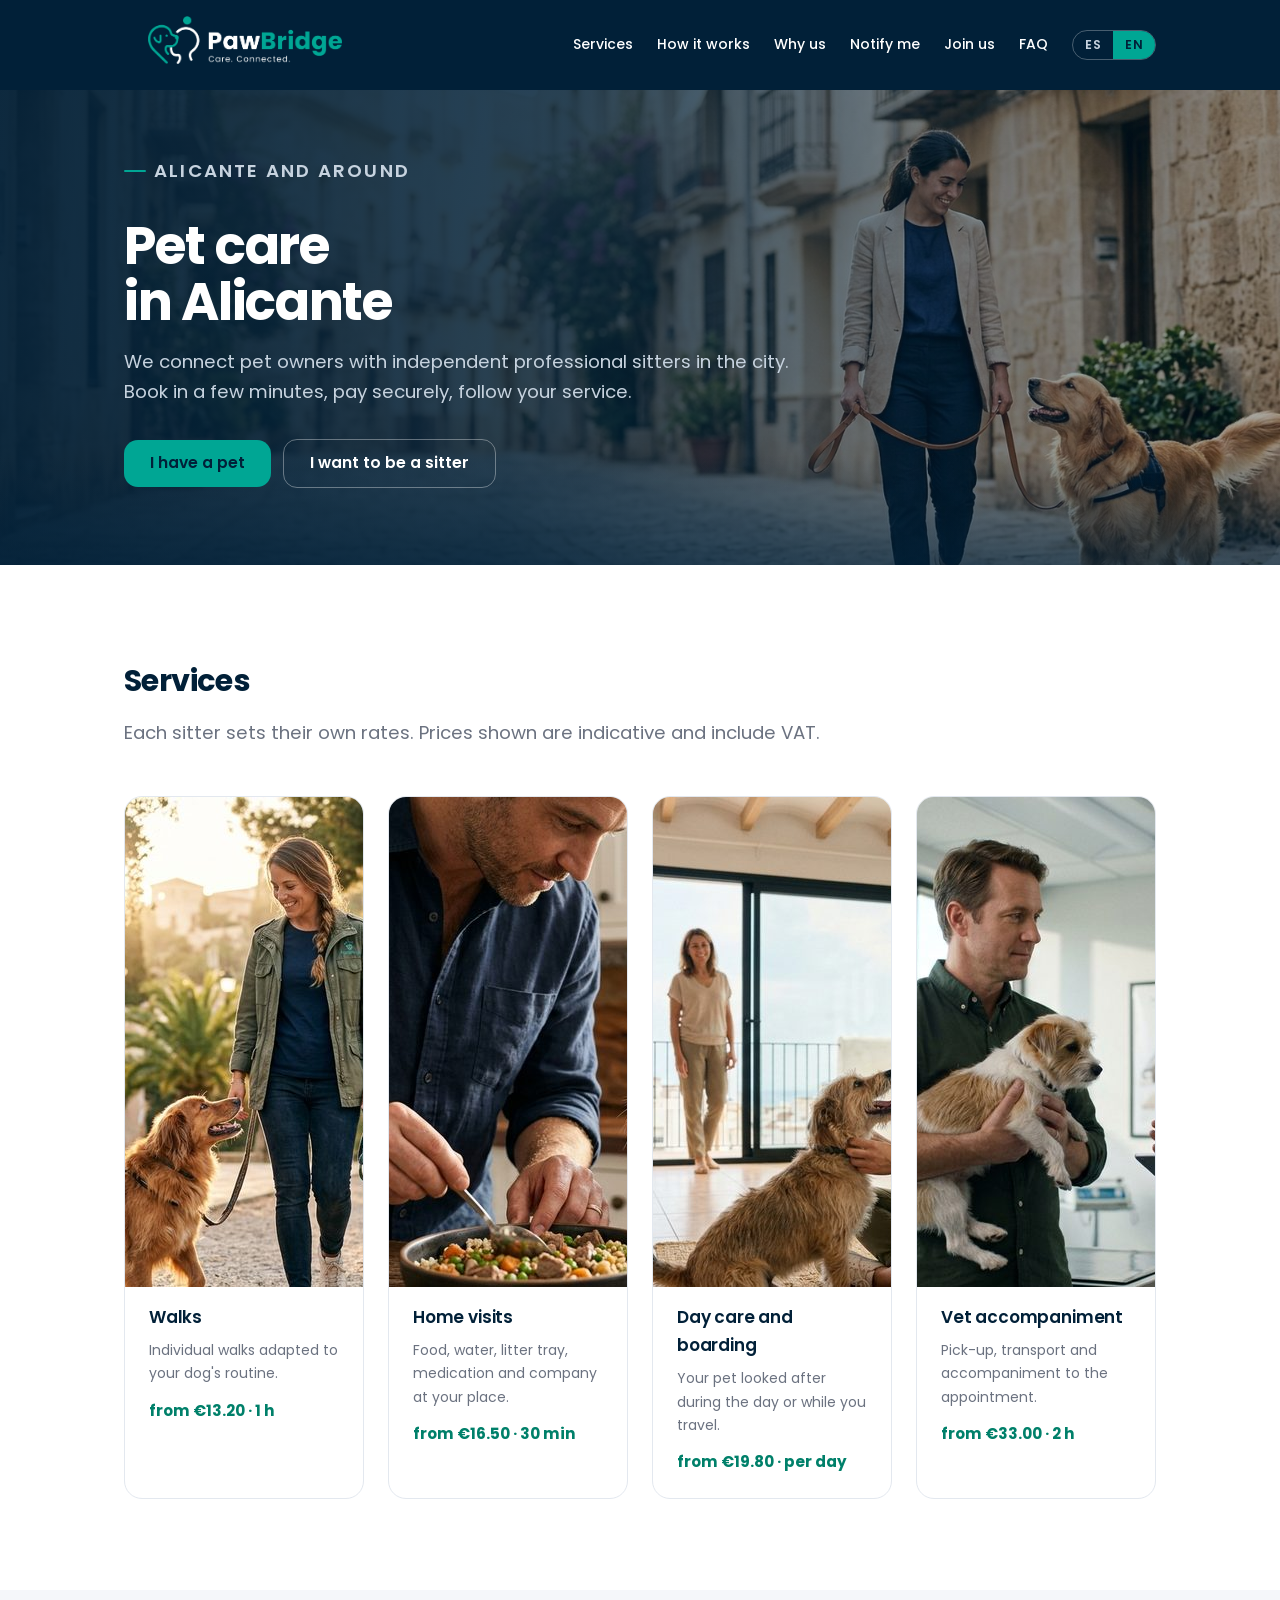
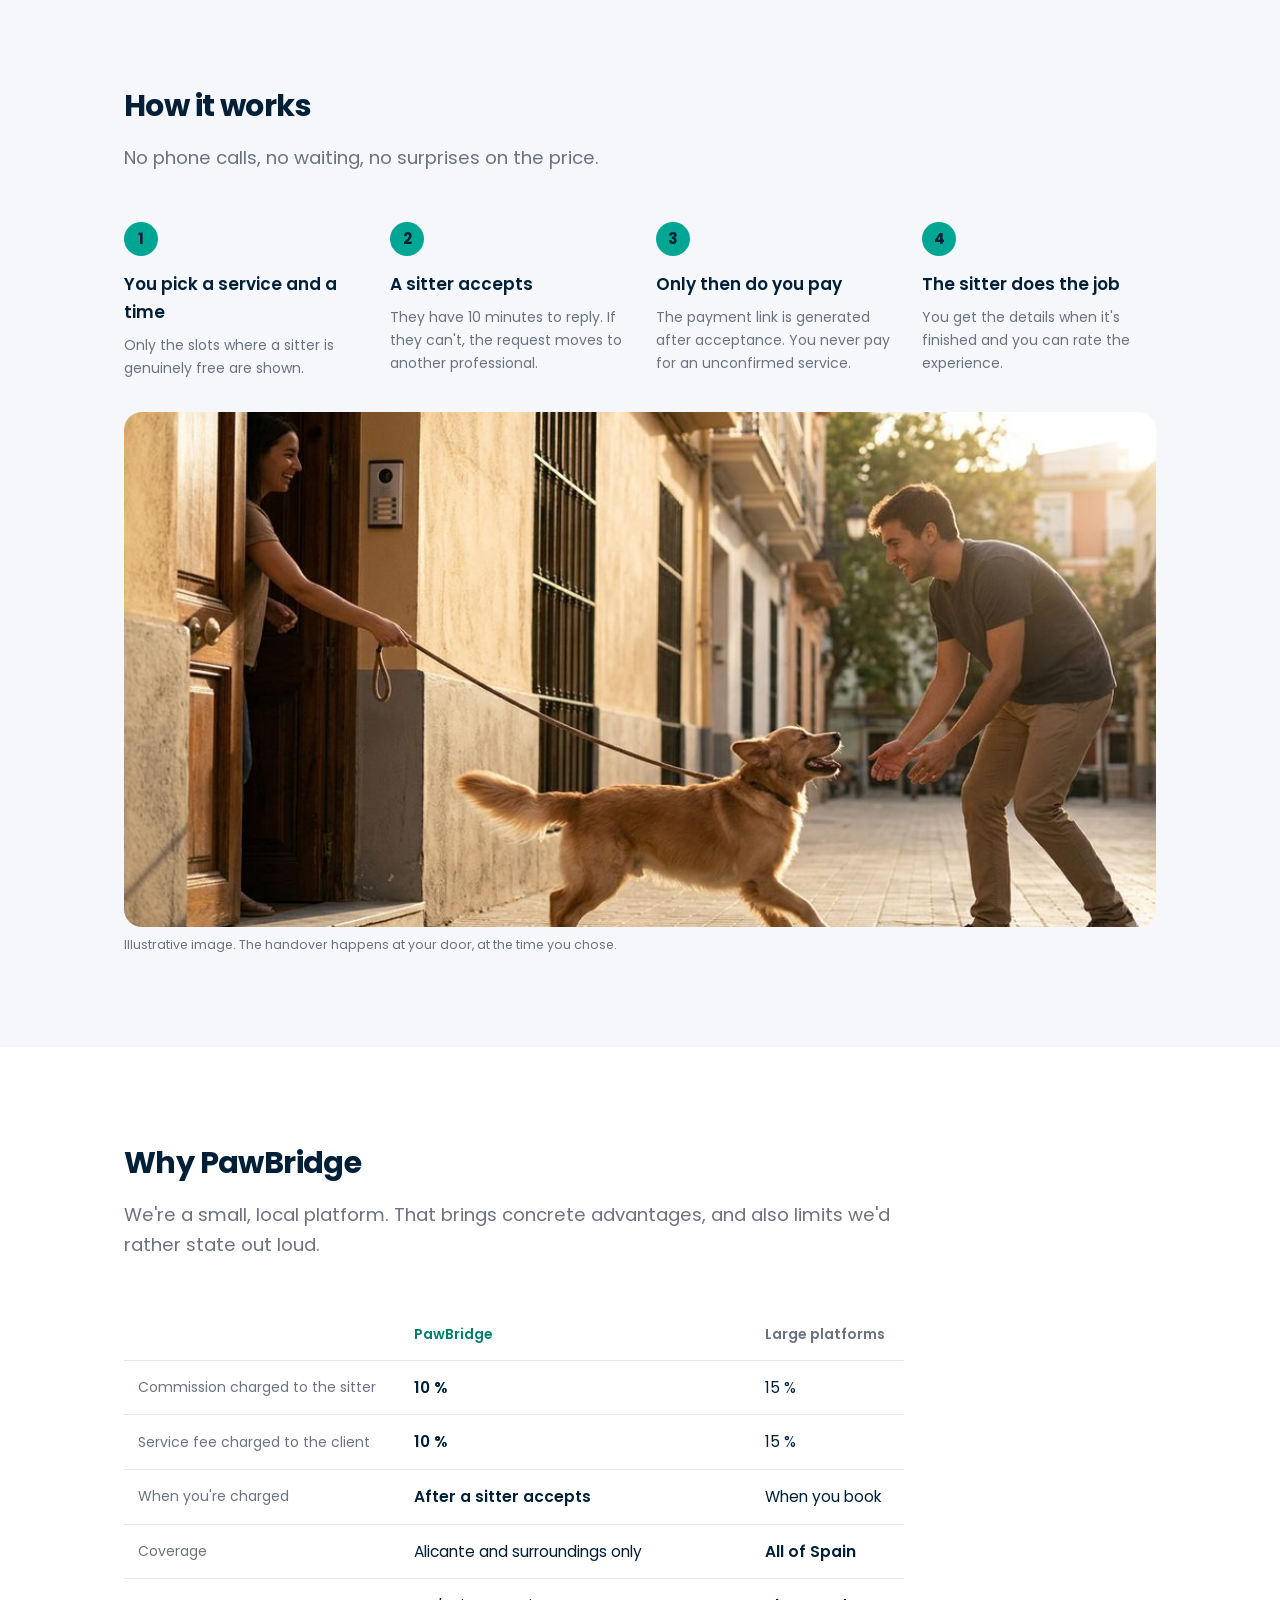
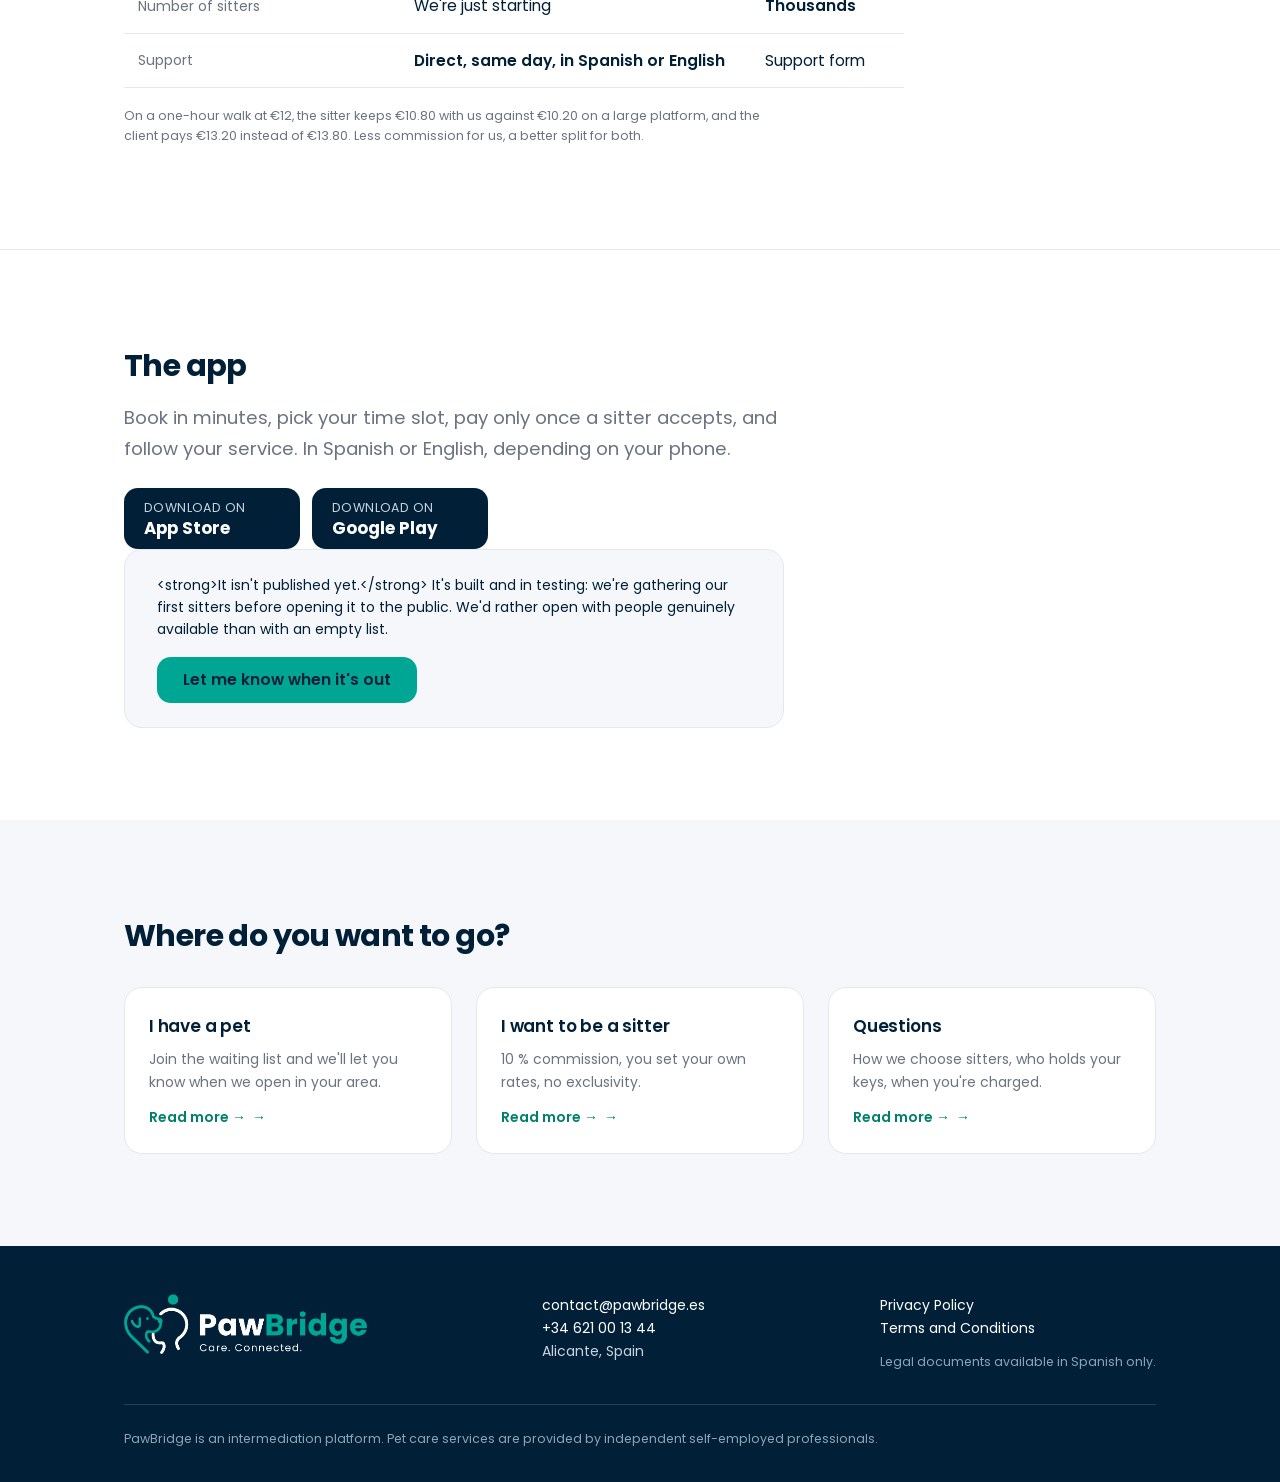
==== commit afc03f99: "Refonte visuelle du site — artisanat sobre Direction retenue : la rigueur d'expo.dev, pas son fond n" ====
--- a/index.html
+++ b/index.html
@@ -21,9 +21,10 @@
 <link href="https://fonts.googleapis.com/css2?family=Poppins:wght@400;500;600;700&display=swap" rel="stylesheet">
 <link rel="icon" href="assets/img/favicon.png" sizes="64x64">
 <link rel="apple-touch-icon" href="assets/img/apple-touch-icon.png">
-<link rel="stylesheet" href="assets/style.css?v=2026-08-06">
+<link rel="stylesheet" href="assets/style.css?v=2026-08-10h">
 </head>
 <body data-title-key="title.home">
+<a class="skip" href="#contenido">Ir al contenido</a>
 
 <header>
   <div class="wrap nav">
@@ -47,11 +48,14 @@
 
 <div class="hero img" style="background-image:url('assets/img/hero-home.jpg')">
   <div class="wrap">
+    <p class="eyebrow" data-i18n="eyebrow.home">Alicante y alrededores</p>
     <h1 data-i18n-html="hero.title">Cuidado de mascotas<br>en Alicante</h1>
     <p data-i18n="hero.lead">Conectamos a dueños de mascotas con cuidadores profesionales independientes
        de la ciudad. Reserva en unos minutos, paga de forma segura, sigue tu servicio.</p>
-    <a class="btn" href="avisame.html" data-i18n="hero.cta1">Tengo una mascota</a>
-    <a class="btn btn-ghost" href="cuidadores.html" data-i18n="hero.cta2">Quiero ser cuidador</a>
+    <div class="actions">
+      <a class="btn" href="avisame.html" data-i18n="hero.cta1">Tengo una mascota</a>
+      <a class="btn btn-ghost" href="cuidadores.html" data-i18n="hero.cta2">Quiero ser cuidador</a>
+    </div>
   </div>
 </div>
 
@@ -61,28 +65,28 @@
     <p class="lead" data-i18n="services.lead">Cada cuidador fija sus propias tarifas. Los precios mostrados son
        orientativos e incluyen el IVA.</p>
     <div class="grid">
-      <div class="card">
+      <div class="card reveal">
         <figure><img src="assets/img/svc-paseos.jpg" width="760" height="490" loading="lazy"
                      alt="Cuidadora paseando a dos perros por un parque de Alicante"></figure>
         <h3 data-i18n="svc1.title">Paseos</h3>
         <p data-i18n="svc1.text">Paseos individuales adaptados a la rutina de tu perro.</p>
         <span class="price" data-i18n="svc1.price">desde 13,20 € · 1 h</span>
       </div>
-      <div class="card">
+      <div class="card reveal">
         <figure><img src="assets/img/svc-visitas.jpg" width="760" height="490" loading="lazy"
                      alt="Cuidador preparando la comida de un perro en la cocina"></figure>
         <h3 data-i18n="svc2.title">Visitas a domicilio</h3>
         <p data-i18n="svc2.text">Comida, agua, arenero, medicación y compañía en tu casa.</p>
         <span class="price" data-i18n="svc2.price">desde 16,50 € · 30 min</span>
       </div>
-      <div class="card">
+      <div class="card reveal">
         <figure><img src="assets/img/svc-guarderia.jpg" width="760" height="490" loading="lazy"
                      alt="Cuidadora jugando con un perro en el salón de una casa"></figure>
         <h3 data-i18n="svc3.title">Guardería y alojamiento</h3>
         <p data-i18n="svc3.text">Tu mascota cuidada durante el día o mientras viajas.</p>
         <span class="price" data-i18n="svc3.price">desde 19,80 € · por día</span>
       </div>
-      <div class="card">
+      <div class="card reveal">
         <figure><img src="assets/img/svc-veterinario.jpg" width="760" height="490" loading="lazy"
                      alt="Cuidador con un perro en brazos hablando con la veterinaria"></figure>
         <h3 data-i18n="svc4.title">Acompañamiento veterinario</h3>
@@ -98,25 +102,25 @@
     <h2 data-i18n="how.title">Cómo funciona</h2>
     <p class="lead" data-i18n="how.lead">Sin llamadas, sin esperas, sin sorpresas en el precio.</p>
     <div class="steps">
-      <div class="step">
+      <div class="step reveal">
         <h3 data-i18n="step1.title">Eliges servicio y horario</h3>
         <p data-i18n="step1.text">Solo se muestran las franjas en las que hay un cuidador realmente libre.</p>
       </div>
-      <div class="step">
+      <div class="step reveal">
         <h3 data-i18n="step2.title">Un cuidador acepta</h3>
         <p data-i18n="step2.text">Tiene 10 minutos para responder. Si no puede, la solicitud pasa a otro profesional.</p>
       </div>
-      <div class="step">
+      <div class="step reveal">
         <h3 data-i18n="step3.title">Pagas solo entonces</h3>
         <p data-i18n="step3.text">El enlace de pago se genera después de la aceptación. Nunca pagas por un servicio sin confirmar.</p>
       </div>
-      <div class="step">
+      <div class="step reveal">
         <h3 data-i18n="step4.title">El cuidador realiza el servicio</h3>
         <p data-i18n="step4.text">Recibes el detalle al finalizar y puedes valorar la experiencia.</p>
       </div>
     </div>
 
-    <figure class="wide">
+    <figure class="wide reveal">
       <img src="assets/img/como-entrega.jpg" width="980" height="515" loading="lazy"
            alt="Una dueña entrega la correa de su perro al cuidador en la puerta de casa">
       <figcaption data-i18n="how.caption">Imagen ilustrativa. La entrega se hace en tu portal, a la hora que hayas elegido.</figcaption>
@@ -214,21 +218,21 @@
   </div>
 </section>
 
-<section class="alt">
+<section id="contenido" class="alt">
   <div class="wrap">
     <h2 data-i18n="go.title">¿A dónde quieres ir?</h2>
     <div class="grid" style="margin-top:26px">
-      <a class="card" href="avisame.html">
+      <a class="card reveal" href="avisame.html">
         <h3 data-i18n="go.waitTitle">Tengo una mascota</h3>
         <p data-i18n="go.waitText">Apúntate a la lista de espera y te avisamos cuando abramos en tu zona.</p>
         <span class="more" data-i18n="go.more">Seguir →</span>
       </a>
-      <a class="card" href="cuidadores.html">
+      <a class="card reveal" href="cuidadores.html">
         <h3 data-i18n="go.workTitle">Quiero ser cuidador</h3>
         <p data-i18n="go.workText">10 % de comisión, tú fijas tus tarifas, sin exclusividad.</p>
         <span class="more" data-i18n="go.more">Seguir →</span>
       </a>
-      <a class="card" href="faq.html">
+      <a class="card reveal" href="faq.html">
         <h3 data-i18n="go.faqTitle">Preguntas</h3>
         <p data-i18n="go.faqText">Cómo elegimos a los cuidadores, quién tiene tus llaves, cuándo se te cobra.</p>
         <span class="more" data-i18n="go.more">Seguir →</span>
@@ -261,8 +265,9 @@
   </div>
 </footer>
 
-<script src="assets/store.js?v=2026-08-06"></script>
-<script src="assets/i18n.js?v=2026-08-06"></script>
-<script src="assets/forms.js?v=2026-08-06"></script>
+<script src="assets/store.js?v=2026-08-10h"></script>
+<script src="assets/i18n.js?v=2026-08-10h"></script>
+<script src="assets/forms.js?v=2026-08-10h"></script>
+<script src="assets/motion.js?v=2026-08-10h"></script>
 </body>
 </html>
--- a/assets/style.css
+++ b/assets/style.css
@@ -2,9 +2,9 @@
    PawBridge — feuille de style commune
    ====================================================================
 
-   Un seul fichier pour les quatre pages. Avant le découpage, chaque
-   page aurait embarqué sa propre copie de ces règles : au premier
-   changement de couleur, trois pages sur quatre auraient divergé.
+   Un seul fichier pour les six pages. Avant le découpage, chaque page
+   aurait embarqué sa propre copie de ces règles : au premier changement
+   de couleur, cinq pages sur six auraient divergé.
 
    Palette relevée directement dans le logo fourni, pixel par pixel :
    le marine #012038 est celui du « Paw », le turquoise #00A694 celui
@@ -16,22 +16,122 @@
    que 2,74:1, très en dessous des 4,5:1 exigés par la WCAG. Le texte
    des boutons turquoise est en marine — 5,44:1. Pour du turquoise sur
    fond blanc on utilise --teal-text, assombri à 4,89:1.
+
+   --------------------------------------------------------------------
+   Révision du 10 août 2026 — la mise en forme, pas la marque.
+
+   Aucune couleur de marque n'a changé. Ce qui change, c'est la
+   discipline : une échelle typographique et une échelle d'espacement
+   au lieu de valeurs choisies au cas par cas, des états de survol et
+   de focus cohérents, et un mouvement discret.
+
+   Le parti pris est celui d'un artisanat sobre — la rigueur d'un site
+   d'outil comme expo.dev, sans son fond noir ni ses effets. PawBridge
+   demande à quelqu'un de confier ses clés et son chien : le site doit
+   inspirer le sérieux, pas l'esbroufe. Pas de dégradé animé, pas de
+   verre dépoli, pas de lueur.
+
+   Deux corrections au passage :
+   - le voile du hero utilisait rgba(13,27,42), l'ANCIEN marine, pas
+     celui du logo. Deux marines cohabitaient sans qu'on le voie ;
+   - les champs de formulaire faisaient `outline:none` en ne changeant
+     que la couleur de bordure. Au clavier, on ne savait plus où on
+     était. Il y a maintenant un vrai anneau de focus partout.
    ==================================================================== */
 
 :root{
+  /* --- Marque : inchangée -------------------------------------- */
   --navy:#012038; --navy-light:#123048; --teal:#00A694; --teal-text:#00806A;
   --mint:#A7F3D0; --paper:#F5F7FA; --grey:#6B7280; --line:#E3E8EF;
+  /* Turquoise assombri pour porter du texte SUR MENTHE. --teal-text est
+     calibré sur fond blanc (4,89:1) ; sur la menthe il retombe à 3,81:1
+     et ne passe plus. Mesuré, pas estimé. */
+  --teal-deep:#00675C;
   --warn-bg:#FEF3C7; --warn-ink:#8A5300;
-}
+
+  /* Le marine en composantes, pour composer des voiles translucides
+     sans réécrire le triplet à la main — c'est en le réécrivant qu'on
+     s'était trompé de marine. */
+  --navy-rgb:1,32,56;
+
+  /* --- Échelle typographique ------------------------------------
+     Fluide entre mobile et bureau : `clamp` évite les paliers brutaux
+     aux points de rupture et supprime la moitié des règles @media.
+     Le rapport est d'environ 1,25 — assez pour hiérarchiser, assez
+     serré pour rester sobre. */
+  --t-display:clamp(2rem, 1.35rem + 2.6vw, 3.25rem);
+  --t-h1:clamp(1.75rem, 1.3rem + 1.8vw, 2.5rem);
+  --t-h2:clamp(1.5rem, 1.25rem + 1vw, 1.9rem);
+  --t-h3:1.0625rem;
+  --t-lead:clamp(1rem, .96rem + .25vw, 1.15rem);
+  --t-body:.96rem;
+  --t-small:.875rem;
+  --t-tiny:.78rem;
+
+  /* --- Échelle d'espacement -------------------------------------
+     Base 4 px. Les marges verticales des sections sont fluides : sur
+     un téléphone, 96 px de blanc entre deux sections font défiler
+     dans le vide. */
+  --s1:4px; --s2:8px; --s3:12px; --s4:16px; --s5:24px;
+  --s6:32px; --s7:48px; --s8:64px;
+  --s-section:clamp(56px, 4vw + 40px, 96px);
+
+  /* --- Rayons ---------------------------------------------------- */
+  --r-sm:10px; --r-md:14px; --r-lg:18px; --r-pill:999px;
+
+  /* --- Ombres ----------------------------------------------------
+     Très basses et très diffuses. Une ombre qui se voit est une ombre
+     ratée : elle doit seulement décoller l'élément de la page. */
+  --sh-1:0 1px 2px rgba(var(--navy-rgb),.05);
+  --sh-2:0 4px 16px -4px rgba(var(--navy-rgb),.10), 0 1px 3px rgba(var(--navy-rgb),.05);
+
+  /* --- Mouvement --------------------------------------------------
+     Une seule durée et une seule courbe pour tout le site. Deux
+     transitions de vitesses différentes sur la même page se voient
+     immédiatement, sans qu'on sache dire pourquoi. */
+  --dur:.18s;
+  --ease:cubic-bezier(.2,.7,.3,1);
+}
+
 *{box-sizing:border-box;}
+
+html{scroll-behavior:smooth;}
+/* Les ancres du menu ne doivent pas passer sous l'en-tête collant. */
+html{scroll-padding-top:96px;}
+
 body{margin:0;font-family:Poppins,-apple-system,BlinkMacSystemFont,sans-serif;
-     color:var(--navy);line-height:1.65;background:#fff;}
-.wrap{max-width:1040px;margin:0 auto;padding:0 24px;}
+     color:var(--navy);line-height:1.65;background:#fff;
+     font-size:var(--t-body);
+     -webkit-font-smoothing:antialiased;text-rendering:optimizeLegibility;}
+.wrap{max-width:1080px;margin:0 auto;padding:0 var(--s5);}
 a{color:var(--teal-text);}
 
+/* Anneau de focus commun à tout ce qui se pilote au clavier.
+   `:focus-visible` ne l'affiche qu'au clavier : à la souris, rien ne
+   change, ce qui évite l'effet « bordure qui reste allumée » après un
+   clic. C'est une exigence WCAG 2.4.7, pas une préférence. */
+:where(a,button,input,select,textarea,summary,[tabindex]):focus-visible{
+  outline:2px solid var(--teal);
+  outline-offset:2px;
+  border-radius:var(--s1);
+}
+
+/* Lien d'évitement : au clavier, on saute la navigation d'un coup.
+   Invisible tant qu'il n'a pas le focus. */
+.skip{position:absolute;left:-9999px;background:#fff;color:var(--navy);
+      padding:var(--s3) var(--s4);border-radius:var(--r-sm);font-weight:600;z-index:50;}
+.skip:focus{left:var(--s4);top:var(--s4);}
+
 /* --- En-tête et navigation ---------------------------------------- */
-header{background:var(--navy);color:#fff;padding:20px 0;}
-.nav{display:flex;justify-content:space-between;align-items:center;gap:16px;flex-wrap:wrap;}
+/* L'en-tête suit le défilement : sur une page longue, revenir en haut
+   pour changer de page ou de langue est un aller-retour inutile.
+   Le fond reste opaque — un voile flouté sur une photo rend le menu
+   illisible dès que la photo est claire. */
+header{background:var(--navy);color:#fff;padding:var(--s4) 0;
+       position:sticky;top:0;z-index:20;
+       transition:box-shadow var(--dur) var(--ease), padding var(--dur) var(--ease);}
+header.stuck{box-shadow:0 6px 24px -8px rgba(var(--navy-rgb),.55);padding:var(--s3) 0;}
+.nav{display:flex;justify-content:space-between;align-items:center;gap:var(--s4);flex-wrap:wrap;}
 .logo{font-weight:700;font-size:20px;letter-spacing:-.3px;}
 /* Le logo est une image, plus une composition HTML. Le verrouillage
    horizontal — symbole à gauche, nom à droite — est la déclinaison
@@ -54,32 +154,43 @@
    À 38 px elle tombait à 4 px et devenait une bavure grise ; à 48 px
    elle en fait 5, soit 10 sur un écran Retina, et se lit. C'est la
    raison de l'en-tête un peu plus haut qu'avant. */
-.logo img{height:48px;width:auto;display:block;}
+.logo img{height:48px;width:auto;display:block;transition:height var(--dur) var(--ease);}
+header.stuck .logo img{height:40px;}
 footer .logo img{height:60px;}
 /* La barre de navigation garde la même allure quelle que soit la langue.
    `nowrap` empêche un libellé de se couper en deux, et l'espacement est
    assez serré pour que les six entrées tiennent sur une ligne en
    espagnol comme en anglais. */
-.nav nav{display:flex;align-items:center;flex-wrap:wrap;justify-content:flex-end;row-gap:8px;}
-.nav a{color:#fff;text-decoration:none;font-size:14px;font-weight:500;margin-left:20px;white-space:nowrap;}
+.nav nav{display:flex;align-items:center;flex-wrap:wrap;justify-content:flex-end;row-gap:var(--s2);}
+.nav a{color:#fff;text-decoration:none;font-size:var(--t-small);font-weight:500;
+       margin-left:var(--s5);white-space:nowrap;position:relative;
+       transition:color var(--dur) var(--ease);}
 .nav a:hover{color:var(--mint);}
 /* La page courante reste signalée : sur un site multipage, ne pas
-   savoir où l'on est fait revenir en arrière inutilement. */
-.nav a[aria-current=page]{color:var(--mint);border-bottom:2px solid var(--teal);padding-bottom:2px;}
+   savoir où l'on est fait revenir en arrière inutilement.
+   Le trait est un pseudo-élément et non une bordure : il peut ainsi
+   grandir depuis le centre au survol sans décaler le texte. */
+.nav a::after{content:"";position:absolute;left:50%;right:50%;bottom:-6px;height:2px;
+              background:var(--teal);border-radius:2px;
+              transition:left var(--dur) var(--ease), right var(--dur) var(--ease);}
+.nav a:hover::after{left:0;right:0;}
+.nav a[aria-current=page]{color:var(--mint);}
+.nav a[aria-current=page]::after{left:0;right:0;}
 
 /* Sélecteur de langue. Discret, mais toujours visible : la détection
    automatique se trompe souvent — un Espagnol dont le navigateur est
    en anglais doit pouvoir revenir en un clic. */
-.lang{display:inline-flex;border:1px solid rgba(255,255,255,.28);border-radius:20px;
-      overflow:hidden;margin-left:22px;vertical-align:middle;}
+.lang{display:inline-flex;border:1px solid rgba(255,255,255,.28);border-radius:var(--r-pill);
+      overflow:hidden;margin-left:var(--s5);vertical-align:middle;}
 .lang button{background:transparent;border:0;color:#C7D3DF;font-family:inherit;
-      font-size:12.5px;font-weight:600;padding:5px 12px;cursor:pointer;letter-spacing:.5px;}
+      font-size:var(--t-tiny);font-weight:600;padding:5px var(--s3);cursor:pointer;letter-spacing:.5px;
+      transition:background var(--dur) var(--ease), color var(--dur) var(--ease);}
 .lang button[aria-pressed=true]{background:var(--teal);color:var(--navy);}
-.lang button:hover:not([aria-pressed=true]){color:#fff;}
+.lang button:hover:not([aria-pressed=true]){color:#fff;background:rgba(255,255,255,.10);}
 
 /* --- Hero et boutons ---------------------------------------------- */
-.hero{background:var(--navy);color:#fff;padding:56px 0 72px;}
-.hero.compact{padding:44px 0 48px;}
+.hero{background:var(--navy);color:#fff;padding:var(--s8) 0 clamp(64px,6vw,88px);}
+.hero.compact{padding:var(--s7) 0 var(--s7);}
 
 /* Hero illustré.
  *
@@ -89,7 +200,12 @@
  * marqué à gauche où se trouve le texte.
  *
  * Le fondu vers le bas raccorde l'image à la section suivante, ce qui
- * évite la coupure nette d'une photo posée telle quelle. */
+ * évite la coupure nette d'une photo posée telle quelle.
+ *
+ * ⚠️ Les voiles utilisaient rgba(13,27,42), c'est-à-dire #0D1B2A —
+ * l'ancien marine, choisi avant que le logo n'existe. Le fond plein
+ * était donc en #012038 et le voile par-dessus dans une autre couleur.
+ * Ils passent tous par --navy-rgb désormais. */
 /* `no-repeat` explicite : sans lui, si `background-size` venait à ne pas
    s'appliquer — feuille de style en cache, règle écrasée — l'image se
    répéterait en mosaïque au lieu d'être simplement mal cadrée. */
@@ -97,128 +213,200 @@
           background-size:cover;background-repeat:no-repeat;
           background-position:center 38%;overflow:hidden;}
 .hero.img::before{content:"";position:absolute;inset:0;
-  background:linear-gradient(100deg, rgba(13,27,42,.94) 0%, rgba(13,27,42,.82) 42%,
-                                     rgba(13,27,42,.45) 72%, rgba(13,27,42,.30) 100%);}
-.hero.img::after{content:"";position:absolute;left:0;right:0;bottom:0;height:90px;
-  background:linear-gradient(to bottom, rgba(13,27,42,0), rgba(13,27,42,.55));}
+  background:linear-gradient(100deg, rgba(var(--navy-rgb),.94) 0%, rgba(var(--navy-rgb),.84) 42%,
+                                     rgba(var(--navy-rgb),.48) 72%, rgba(var(--navy-rgb),.32) 100%);}
+.hero.img::after{content:"";position:absolute;left:0;right:0;bottom:0;height:110px;
+  background:linear-gradient(to bottom, rgba(var(--navy-rgb),0), rgba(var(--navy-rgb),.60));}
 .hero.img .wrap{position:relative;z-index:1;}
 @media(max-width:820px){
   /* Sur mobile le texte occupe toute la largeur : le dégradé doit couvrir
      uniformément, sinon la fin des lignes devient illisible. */
-  .hero.img::before{background:linear-gradient(180deg, rgba(13,27,42,.90), rgba(13,27,42,.80));}
-}
-.hero h1{font-size:42px;line-height:1.2;margin:0 0 16px;font-weight:700;letter-spacing:-1px;}
-.hero.compact h1{font-size:34px;}
-.hero p{font-size:18px;color:#C7D3DF;max-width:600px;margin:0 0 28px;}
+  .hero.img::before{background:linear-gradient(180deg, rgba(var(--navy-rgb),.90), rgba(var(--navy-rgb),.82));}
+}
+
+/* Surtitre. Emprunté aux sites d'outils : une ligne courte, en
+   majuscules espacées, qui situe la page avant que le titre ne la
+   nomme. Le turquoise ne porte pas ce texte — c'est la menthe, à
+   9,1:1 sur le marine. */
+.eyebrow{display:inline-flex;align-items:center;gap:var(--s2);
+         font-size:var(--t-tiny);font-weight:600;letter-spacing:.12em;text-transform:uppercase;
+         color:var(--mint);margin:0 0 var(--s4);}
+.eyebrow::before{content:"";width:22px;height:2px;background:var(--teal);border-radius:2px;}
+section .eyebrow{color:var(--teal-text);}
+
+.hero h1{font-size:var(--t-display);line-height:1.08;margin:0 0 var(--s4);
+         font-weight:700;letter-spacing:-.025em;
+         /* `balance` répartit les mots entre les lignes au lieu de
+            laisser un mot seul en bas. Ignoré par les navigateurs qui
+            ne le connaissent pas — aucun risque. */
+         text-wrap:balance;}
+.hero.compact h1{font-size:var(--t-h1);}
+.hero p{font-size:var(--t-lead);color:#C7D3DF;max-width:38em;margin:0 0 var(--s6);
+        text-wrap:pretty;}
 .hero.compact p{margin-bottom:0;}
-.btn{display:inline-block;background:var(--teal);color:var(--navy);text-decoration:none;
-     font-weight:600;font-size:15.5px;padding:14px 28px;border-radius:12px;border:0;cursor:pointer;
-     font-family:inherit;}
-.btn:hover{background:var(--mint);}
-.btn-ghost{background:transparent;color:#fff;border:1.5px solid rgba(255,255,255,.35);margin-left:10px;}
-.btn-ghost:hover{background:rgba(255,255,255,.08);}
+.hero .actions{display:flex;flex-wrap:wrap;gap:var(--s3);align-items:center;}
+
+.btn{display:inline-flex;align-items:center;justify-content:center;
+     background:var(--teal);color:var(--navy);text-decoration:none;
+     font-weight:600;font-size:.97rem;padding:14px 26px;border-radius:var(--r-md);border:0;
+     cursor:pointer;font-family:inherit;line-height:1.2;
+     transition:background var(--dur) var(--ease), transform var(--dur) var(--ease),
+                box-shadow var(--dur) var(--ease);}
+.btn:hover{background:var(--mint);transform:translateY(-1px);box-shadow:var(--sh-2);}
+/* Le bouton redescend au clic : sans retour tactile, on ne sait pas si
+   l'appui a été pris en compte, et on appuie deux fois. */
+.btn:active{transform:translateY(0);box-shadow:none;}
+.btn-ghost{background:transparent;color:#fff;border:1.5px solid rgba(255,255,255,.35);}
+.btn-ghost:hover{background:rgba(255,255,255,.10);border-color:rgba(255,255,255,.6);box-shadow:none;}
 
 /* --- Sections ------------------------------------------------------ */
-section{padding:64px 0;}
-h2{font-size:28px;margin:0 0 10px;font-weight:700;letter-spacing:-.5px;}
-.lead{color:var(--grey);font-size:16px;margin:0 0 36px;max-width:620px;}
+section{padding:var(--s-section) 0;}
+h2{font-size:var(--t-h2);margin:0 0 var(--s3);font-weight:700;letter-spacing:-.02em;
+   text-wrap:balance;}
+.lead{color:var(--grey);font-size:var(--t-lead);margin:0 0 var(--s7);max-width:42em;
+      text-wrap:pretty;}
 .alt{background:var(--paper);}
-
-.grid{display:grid;grid-template-columns:repeat(auto-fit,minmax(220px,1fr));gap:18px;}
-.card{border:1px solid var(--line);border-radius:14px;padding:22px;}
-.card h3{margin:0 0 6px;font-size:16.5px;font-weight:600;}
+/* Une ligne fine sépare deux sections de même fond. Sans elle, deux
+   blocs blancs successifs se lisent comme un seul bloc trop long. */
+section + section:not(.alt){border-top:1px solid var(--line);}
+.alt + section:not(.alt),section.alt{border-top:0;}
+
+.grid{display:grid;grid-template-columns:repeat(auto-fit,minmax(230px,1fr));gap:var(--s5);}
+.card{border:1px solid var(--line);border-radius:var(--r-lg);padding:var(--s5);
+      background:#fff;transition:border-color var(--dur) var(--ease),
+                                 box-shadow var(--dur) var(--ease),
+                                 transform var(--dur) var(--ease);}
+.card h3{margin:0 0 var(--s2);font-size:var(--t-h3);font-weight:600;letter-spacing:-.01em;}
 /* Photo en tête de carte. `aspect-ratio` réserve la place avant même que
    l'image arrive : sans lui, toute la grille sursaute au chargement. */
-.card figure{margin:-22px -22px 16px;}
+.card figure{margin:calc(var(--s5) * -1) calc(var(--s5) * -1) var(--s4);overflow:hidden;
+             border-radius:calc(var(--r-lg) - 1px) calc(var(--r-lg) - 1px) 0 0;}
 .card figure img{width:100%;aspect-ratio:76/49;object-fit:cover;display:block;
-                 border-radius:13px 13px 0 0;background:var(--paper);}
+                 background:var(--paper);
+                 transition:transform .4s var(--ease);}
+a.card:hover figure img{transform:scale(1.03);}
 
 /* Illustration pleine largeur au sein d'une section. */
-figure.wide{margin:32px 0 0;}
+figure.wide{margin:var(--s6) 0 0;}
 figure.wide img{width:100%;aspect-ratio:196/103;object-fit:cover;display:block;
-                border-radius:16px;background:var(--paper);}
-figure figcaption{font-size:12.5px;color:var(--grey);margin-top:8px;}
-.card p{margin:0;color:var(--grey);font-size:14.5px;}
-.price{display:block;margin-top:12px;font-weight:700;font-size:15px;color:var(--teal-text);}
+                border-radius:var(--r-lg);background:var(--paper);}
+figure figcaption{font-size:var(--t-tiny);color:var(--grey);margin-top:var(--s2);}
+.card p{margin:0;color:var(--grey);font-size:var(--t-small);}
+.price{display:block;margin-top:var(--s3);font-weight:700;font-size:.95rem;color:var(--teal-text);}
 
 /* Cartes cliquables qui mènent aux autres pages. */
-a.card{text-decoration:none;color:inherit;display:block;transition:border-color .15s;}
-a.card:hover{border-color:var(--teal);}
-a.card .more{display:inline-block;margin-top:12px;font-weight:600;font-size:14px;color:var(--teal-text);}
-
-.steps{counter-reset:s;display:grid;grid-template-columns:repeat(auto-fit,minmax(230px,1fr));gap:22px;}
-.step{position:relative;padding-top:44px;}
+a.card{text-decoration:none;color:inherit;display:block;}
+a.card:hover{border-color:var(--teal);box-shadow:var(--sh-2);transform:translateY(-2px);}
+a.card .more{display:inline-flex;align-items:center;gap:6px;margin-top:var(--s3);
+             font-weight:600;font-size:var(--t-small);color:var(--teal-text);}
+/* La flèche avance au survol. C'est le seul mouvement décoratif du
+   site, et il indique une direction réelle : la carte est un lien. */
+a.card .more::after{content:"→";transition:transform var(--dur) var(--ease);}
+a.card:hover .more::after{transform:translateX(4px);}
+
+.steps{counter-reset:s;display:grid;grid-template-columns:repeat(auto-fit,minmax(230px,1fr));gap:var(--s6);}
+.step{position:relative;padding-top:var(--s7);}
 .step::before{counter-increment:s;content:counter(s);position:absolute;top:0;left:0;
-  width:32px;height:32px;border-radius:50%;background:var(--teal);color:var(--navy);
-  font-weight:700;font-size:15px;display:flex;align-items:center;justify-content:center;}
-.step h3{margin:0 0 6px;font-size:16px;font-weight:600;}
-.step p{margin:0;color:var(--grey);font-size:14.5px;}
-
-.split{display:grid;grid-template-columns:1fr 1fr;gap:44px;align-items:start;}
+  width:34px;height:34px;border-radius:50%;background:var(--teal);color:var(--navy);
+  font-weight:700;font-size:.95rem;display:flex;align-items:center;justify-content:center;}
+.step h3{margin:0 0 var(--s2);font-size:var(--t-h3);font-weight:600;}
+.step p{margin:0;color:var(--grey);font-size:var(--t-small);}
+
+.split{display:grid;grid-template-columns:1fr 1fr;gap:var(--s7);align-items:start;}
 @media(max-width:820px){
-  .split{grid-template-columns:1fr;gap:32px;}
-  .hero h1{font-size:32px;} .hero.compact h1{font-size:27px;}
-  .btn-ghost{margin-left:0;margin-top:10px;}
-  .nav nav{display:flex;flex-wrap:wrap;gap:4px;}
-  .nav a{margin-left:0;margin-right:16px;} .lang{margin-left:0;margin-top:10px;}
-}
-
-ul.check{list-style:none;padding:0;margin:0 0 26px;}
-ul.check li{position:relative;padding-left:26px;margin-bottom:11px;font-size:15px;}
-ul.check li::before{content:"";position:absolute;left:0;top:8px;width:8px;height:8px;
-  border-radius:50%;background:var(--teal);}
+  .split{grid-template-columns:1fr;gap:var(--s6);}
+  .btn-ghost{margin-left:0;}
+  .nav nav{display:flex;flex-wrap:wrap;gap:var(--s1);}
+  .nav a{margin-left:0;margin-right:var(--s4);} .lang{margin-left:0;margin-top:var(--s3);}
+  /* L'en-tête collant mange trop d'écran sur un téléphone tenu à
+     l'horizontale, et la navigation y passe à deux lignes. */
+  header{position:static;}
+}
+
+ul.check{list-style:none;padding:0;margin:0 0 var(--s6);}
+ul.check li{position:relative;padding-left:28px;margin-bottom:var(--s3);font-size:.97rem;}
+ul.check li::before{content:"";position:absolute;left:0;top:9px;width:9px;height:9px;
+  border-radius:50%;background:var(--teal);
+  box-shadow:0 0 0 4px rgba(0,166,148,.14);}
 
 /* --- Formulaires --------------------------------------------------- */
-form{border:1px solid var(--line);border-radius:16px;padding:26px;background:#fff;}
-label{display:block;font-size:13px;font-weight:600;margin:16px 0 6px;}
+form{border:1px solid var(--line);border-radius:var(--r-lg);padding:var(--s6);background:#fff;
+     box-shadow:var(--sh-1);}
+label{display:block;font-size:var(--t-small);font-weight:600;margin:var(--s5) 0 var(--s2);}
 label:first-of-type{margin-top:0;}
 input[type=text],input[type=email],input[type=tel],select,textarea{
-  width:100%;padding:12px 14px;border:1px solid var(--line);border-radius:10px;
-  font-family:inherit;font-size:15px;color:var(--navy);background:#fff;}
-input:focus,select:focus,textarea:focus{outline:none;border-color:var(--teal);}
-textarea{min-height:88px;resize:vertical;}
-.services{display:flex;flex-wrap:wrap;gap:8px;}
-.chip{border:1px solid var(--line);border-radius:20px;padding:8px 15px;font-size:14px;cursor:pointer;user-select:none;}
+  width:100%;padding:12px 14px;border:1px solid var(--line);border-radius:var(--r-sm);
+  font-family:inherit;font-size:.97rem;color:var(--navy);background:#fff;
+  transition:border-color var(--dur) var(--ease), box-shadow var(--dur) var(--ease);}
+input::placeholder,textarea::placeholder{color:#9AA5B1;}
+/* Le focus était signalé par la seule couleur de bordure, avec
+   `outline:none`. Au clavier, sur un formulaire de dix champs, on
+   perdait sa place. L'anneau est maintenant explicite — et la couleur
+   seule n'est jamais le seul indice, comme l'exige la WCAG 1.4.1. */
+input:focus,select:focus,textarea:focus{outline:none;border-color:var(--teal);
+  box-shadow:0 0 0 3px rgba(0,166,148,.20);}
+textarea{min-height:96px;resize:vertical;}
+.services{display:flex;flex-wrap:wrap;gap:var(--s2);}
+.chip{border:1px solid var(--line);border-radius:var(--r-pill);padding:9px 16px;
+      font-size:var(--t-small);cursor:pointer;user-select:none;
+      transition:background var(--dur) var(--ease), border-color var(--dur) var(--ease);}
+.chip:hover{border-color:var(--teal);}
 .chip input{position:absolute;opacity:0;pointer-events:none;}
+/* La pastille cochée ne se distingue pas que par sa couleur : elle
+   gagne aussi une graisse et une coche. Un daltonien doit pouvoir
+   lire son propre formulaire. */
 .chip.on{background:var(--mint);border-color:var(--teal);font-weight:600;}
+.chip.on::before{content:"✓ ";font-weight:700;color:var(--teal-deep);}
+/* Le piège à robots. Hors écran plutôt que `display:none` : certains
+   robots ignorent les champs masqués, aucun n'ignore ceux-là. */
 .hp{position:absolute;left:-9999px;}
-.submit{width:100%;margin-top:22px;padding:15px;}
-.note{font-size:12.5px;color:var(--grey);margin-top:14px;line-height:1.55;}
-.msg{margin-top:16px;padding:14px 16px;border-radius:10px;font-size:14.5px;display:none;}
+.submit{width:100%;margin-top:var(--s6);padding:15px;}
+.note{font-size:var(--t-tiny);color:var(--grey);margin-top:var(--s4);line-height:1.55;}
+.msg{margin-top:var(--s4);padding:14px 16px;border-radius:var(--r-sm);font-size:var(--t-small);display:none;}
 .msg.ok{background:var(--mint);color:#065F46;display:block;}
 .msg.err{background:#FEE2E2;color:#991B1B;display:block;}
 
 /* Case de consentement : le RGPD exige un acte positif, jamais une
    case pré-cochée. D'où un vrai checkbox, aligné avec son texte. */
-label.consent{display:flex;gap:10px;align-items:flex-start;margin-top:18px;
-              font-weight:400;font-size:13px;color:var(--grey);line-height:1.5;cursor:pointer;}
-label.consent input{width:17px;height:17px;flex:0 0 auto;margin-top:1px;accent-color:var(--teal);}
+label.consent{display:flex;gap:var(--s3);align-items:flex-start;margin-top:var(--s5);
+              font-weight:400;font-size:var(--t-small);color:var(--grey);line-height:1.5;cursor:pointer;}
+label.consent input{width:18px;height:18px;flex:0 0 auto;margin-top:1px;accent-color:var(--teal);}
 
 /* --- Tableau comparatif -------------------------------------------- */
-table.compare{width:100%;border-collapse:collapse;font-size:15px;max-width:760px;}
-table.compare th,table.compare td{text-align:left;padding:13px 14px;border-bottom:1px solid var(--line);}
-table.compare th{font-weight:600;font-size:14px;color:var(--grey);}
+table.compare{width:100%;border-collapse:collapse;font-size:.97rem;max-width:780px;}
+table.compare th,table.compare td{text-align:left;padding:14px;border-bottom:1px solid var(--line);}
+table.compare th{font-weight:600;font-size:var(--t-small);color:var(--grey);}
 table.compare th:nth-child(2){color:var(--teal-text);}
-table.compare td:first-child{color:var(--grey);font-size:14.5px;}
+table.compare td:first-child{color:var(--grey);font-size:var(--t-small);}
 table.compare td.good{font-weight:600;}
+table.compare tr:hover td{background:var(--paper);}
 
 /* --- Questions fréquentes ------------------------------------------ */
-.faq{max-width:760px;}
-details{border:1px solid var(--line);border-radius:12px;padding:0;margin-bottom:10px;background:#fff;}
-summary{cursor:pointer;padding:16px 18px;font-weight:600;font-size:15.5px;list-style:none;}
+.faq{max-width:780px;}
+details{border:1px solid var(--line);border-radius:var(--r-md);padding:0;margin-bottom:var(--s3);
+        background:#fff;transition:border-color var(--dur) var(--ease),
+                                   box-shadow var(--dur) var(--ease);}
+details:hover{border-color:#CBD5E1;}
+details[open]{border-color:var(--teal);box-shadow:var(--sh-1);}
+summary{cursor:pointer;padding:var(--s4) var(--s5);font-weight:600;font-size:.97rem;
+        list-style:none;display:flex;justify-content:space-between;align-items:center;gap:var(--s4);}
 summary::-webkit-details-marker{display:none;}
-summary::after{content:"+";float:right;color:var(--teal);font-weight:700;font-size:19px;line-height:1;}
-details[open] summary::after{content:"–";}
-details p{margin:0 18px 14px;color:var(--grey);font-size:14.5px;}
+/* Le signe pivote au lieu de changer de caractère : « + » et « – »
+   n'ont pas la même largeur, et le titre sautait d'un pixel à
+   l'ouverture. */
+summary::after{content:"+";color:var(--teal-text);font-weight:700;font-size:1.25rem;line-height:1;
+               flex:0 0 auto;transition:transform var(--dur) var(--ease);}
+details[open] summary::after{transform:rotate(45deg);}
+details p{margin:0 var(--s5) var(--s4);color:var(--grey);font-size:var(--t-small);}
 details p:first-of-type{margin-top:-2px;}
 
 /* --- Pied de page --------------------------------------------------- */
-footer{background:var(--navy);color:#C7D3DF;padding:44px 0 32px;font-size:14px;}
-footer a{color:#fff;text-decoration:none;}
+footer{background:var(--navy);color:#C7D3DF;padding:var(--s7) 0 var(--s6);font-size:var(--t-small);}
+footer a{color:#fff;text-decoration:none;transition:color var(--dur) var(--ease);}
 footer a:hover{color:var(--mint);}
-.fgrid{display:flex;justify-content:space-between;gap:28px;flex-wrap:wrap;margin-bottom:26px;}
-.fbot{border-top:1px solid rgba(255,255,255,.12);padding-top:18px;font-size:12.5px;color:#8FA3B8;}
-.legal-note{margin-top:10px;font-size:12px;color:#8FA3B8;}
+.fgrid{display:flex;justify-content:space-between;gap:var(--s6);flex-wrap:wrap;margin-bottom:var(--s6);}
+.fbot{border-top:1px solid rgba(255,255,255,.14);padding-top:var(--s5);font-size:var(--t-tiny);color:#8FA3B8;}
+.legal-note{margin-top:var(--s3);font-size:var(--t-tiny);color:#8FA3B8;}
 
 /* --- Section application ------------------------------------------
    Les badges de store ne sont montrés que si assets/store.js trouve
@@ -226,16 +414,65 @@
    avec le renvoi vers la liste d'attente : un visiteur qui vient pour
    l'application repart avec quelque chose à faire plutôt qu'avec une
    déception. */
-#app .appwrap{max-width:640px;}
-#app .lead{margin-bottom:22px;}
-
-#store-badges{display:flex;gap:12px;flex-wrap:wrap;}
+#app .appwrap{max-width:660px;}
+#app .lead{margin-bottom:var(--s5);}
+
+#store-badges{display:flex;gap:var(--s3);flex-wrap:wrap;}
 .store{display:inline-flex;flex-direction:column;justify-content:center;
        background:var(--navy);color:#fff;text-decoration:none;
-       padding:9px 20px;border-radius:11px;min-width:170px;}
-.store:hover{background:var(--navy-light);}
-.store-k{font-size:10.5px;letter-spacing:.4px;color:#C7D3DF;text-transform:uppercase;}
-.store-n{font-size:17px;font-weight:700;line-height:1.2;}
-
-.soon{background:var(--paper);border:1px solid var(--line);border-radius:14px;padding:20px 22px;}
-.soon p{margin:0 0 16px;font-size:14.5px;line-height:1.6;}
+       padding:10px 20px;border-radius:var(--r-md);min-width:176px;
+       transition:background var(--dur) var(--ease), transform var(--dur) var(--ease);}
+.store:hover{background:var(--navy-light);transform:translateY(-1px);}
+.store-k{font-size:var(--t-tiny);letter-spacing:.4px;color:#C7D3DF;text-transform:uppercase;}
+.store-n{font-size:1.05rem;font-weight:700;line-height:1.2;}
+
+.soon{background:var(--paper);border:1px solid var(--line);border-radius:var(--r-lg);
+      padding:var(--s5) var(--s6);}
+.soon p{margin:0 0 var(--s4);font-size:var(--t-small);line-height:1.6;}
+
+/* --- Apparition au défilement ---------------------------------------
+   Les blocs montent de quelques pixels en apparaissant. C'est
+   `assets/motion.js` qui pose la classe `.in` quand l'élément entre
+   dans l'écran.
+
+   Deux garde-fous, et ils comptent plus que l'effet :
+
+   1. L'état de départ n'est appliqué que si le navigateur sait faire
+      l'animation ET que le script s'est chargé (`.js-motion` sur
+      <html>). Sans JavaScript, ou si le fichier manque, tout reste
+      visible. Une animation d'apparition qui échoue en masquant le
+      contenu est une page blanche.
+   2. `prefers-reduced-motion` coupe tout. Le mouvement déclenche des
+      nausées et des migraines chez certaines personnes ; ce réglage
+      est une demande médicale, pas une préférence esthétique. */
+.js-motion .reveal{opacity:0;transform:translateY(14px);
+                   transition:opacity .5s var(--ease), transform .5s var(--ease);}
+.js-motion .reveal.in{opacity:1;transform:none;}
+/* Décalage en cascade dans une grille : les cartes arrivent l'une
+   après l'autre plutôt qu'en bloc. */
+.js-motion .reveal:nth-child(2){transition-delay:.06s;}
+.js-motion .reveal:nth-child(3){transition-delay:.12s;}
+.js-motion .reveal:nth-child(4){transition-delay:.18s;}
+
+@media (prefers-reduced-motion: reduce){
+  html{scroll-behavior:auto;}
+  *,*::before,*::after{
+    animation-duration:.01ms !important;animation-iteration-count:1 !important;
+    transition-duration:.01ms !important;scroll-behavior:auto !important;}
+  .js-motion .reveal{opacity:1;transform:none;}
+}
+
+/* --- Impression -----------------------------------------------------
+   Les pages légales sont imprimées et jointes à des dossiers. Sans ces
+   règles, on sort un en-tête marine plein d'encre et des liens dont on
+   ne peut pas lire l'adresse. */
+@media print{
+  header,footer,.lang,.skip,#store-badges{display:none !important;}
+  body{color:#000;font-size:11pt;}
+  .wrap{max-width:none;padding:0;}
+  section{padding:12pt 0;border:0;}
+  a{color:#000;text-decoration:underline;}
+  a[href^="http"]::after{content:" (" attr(href) ")";font-size:9pt;color:#444;}
+  details{border:0;} details p{margin-left:0;}
+  .card,form{box-shadow:none;border:1px solid #bbb;break-inside:avoid;}
+}
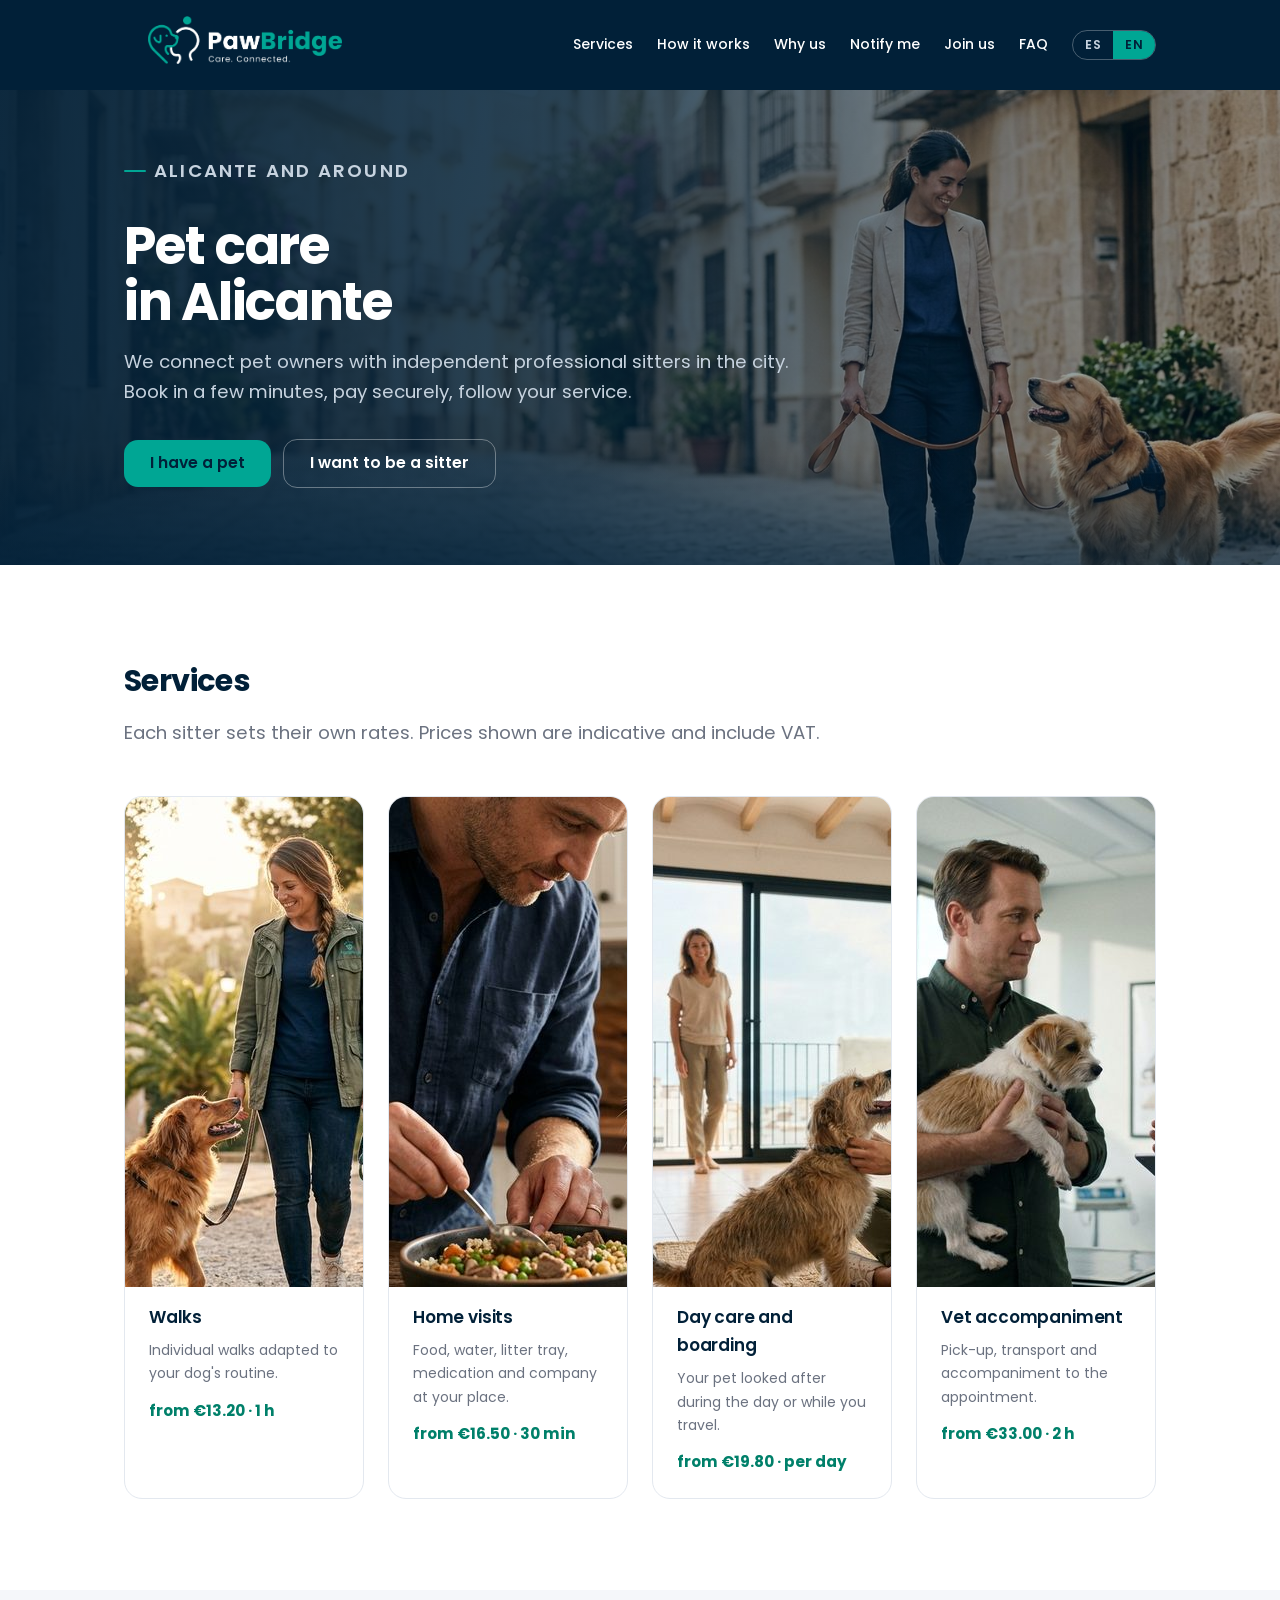
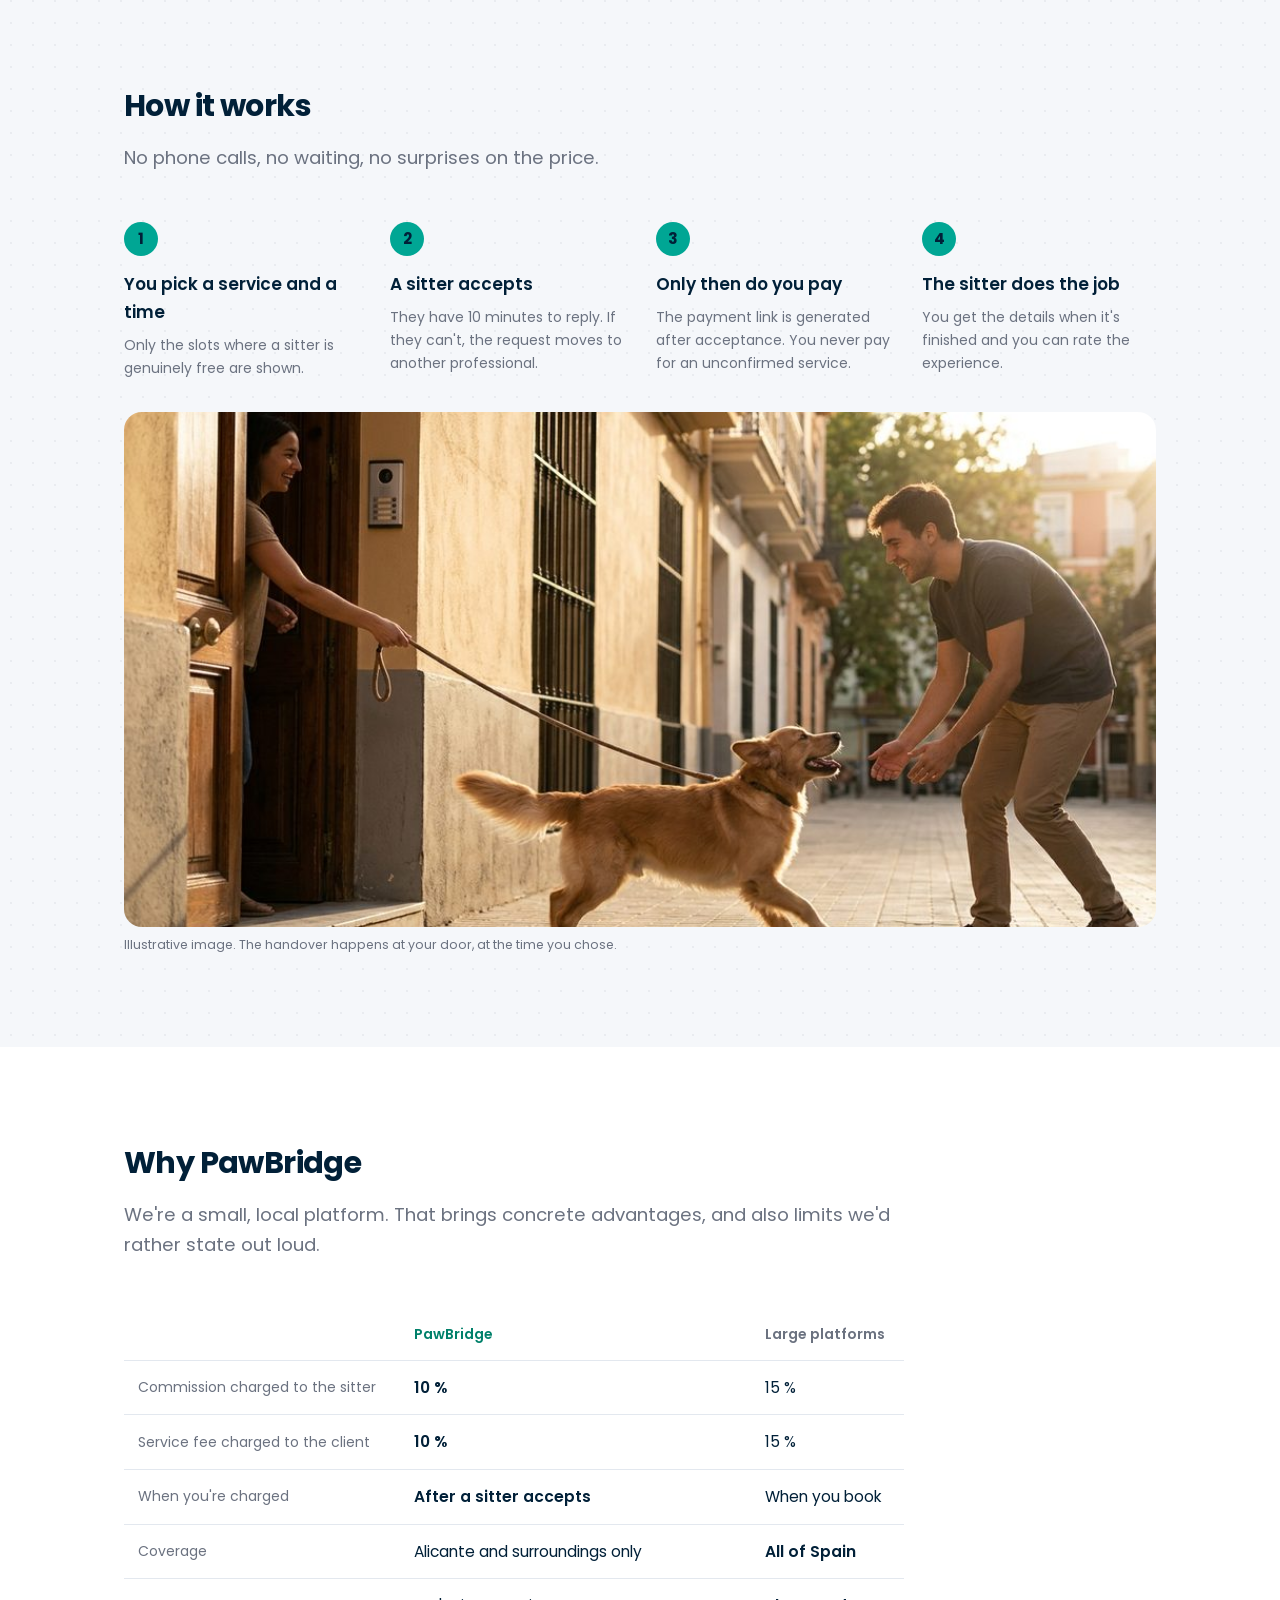
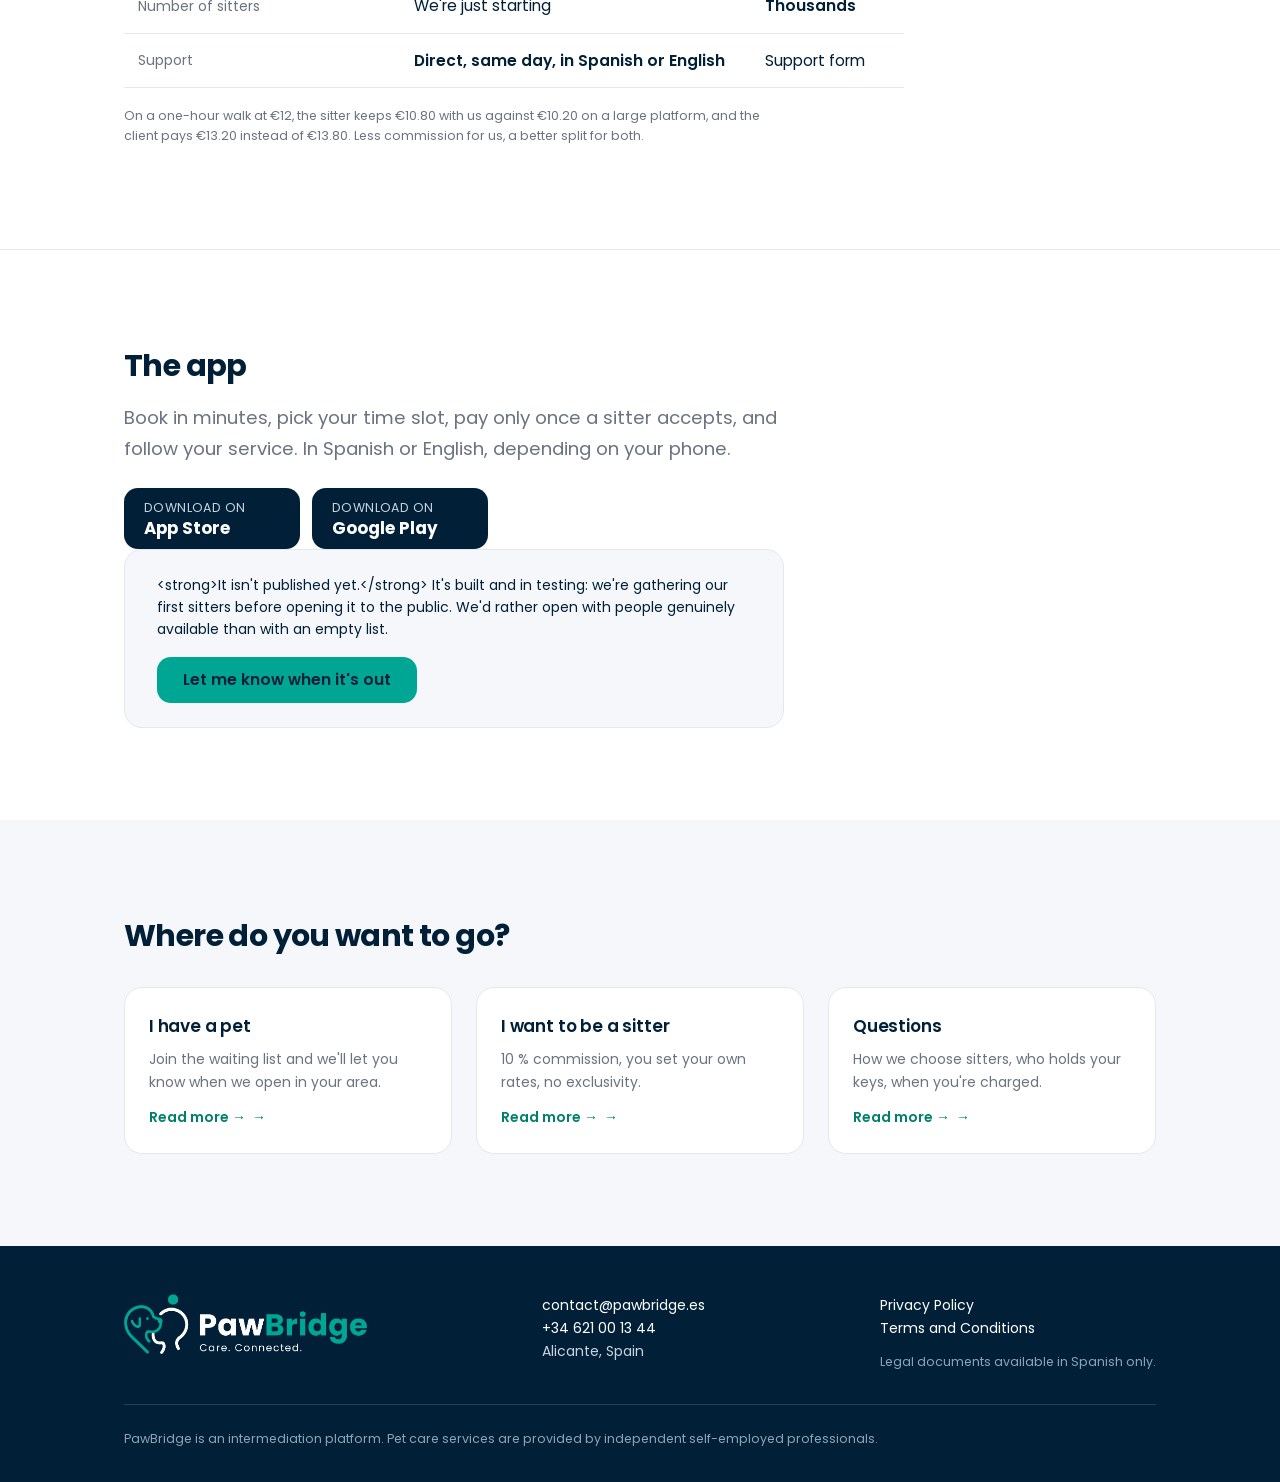
==== commit 7f40d4d2: "Trois motifs repris de 21st.dev, réécrits en CSS Le catalogue est en React + Tailwind + framer-motio" ====
--- a/index.html
+++ b/index.html
@@ -97,7 +97,7 @@
   </div>
 </section>
 
-<section id="como" class="alt">
+<section id="como" class="alt textured">
   <div class="wrap">
     <h2 data-i18n="how.title">Cómo funciona</h2>
     <p class="lead" data-i18n="how.lead">Sin llamadas, sin esperas, sin sorpresas en el precio.</p>
--- a/assets/style.css
+++ b/assets/style.css
@@ -430,6 +430,89 @@
       padding:var(--s5) var(--s6);}
 .soon p{margin:0 0 var(--s4);font-size:var(--t-small);line-height:1.6;}
 
+/* ====================================================================
+   Trois motifs repris de 21st.dev — réécrits en CSS
+   ====================================================================
+   Le catalogue est en React + Tailwind + framer-motion : rien n'est
+   copiable tel quel ici, et rien n'y tourne dans une app React Native.
+   Ce qui se reprend, c'est l'idée. Ces trois-là n'ajoutent aucune
+   dépendance et aucun JavaScript, sauf la barre collante.
+
+   Volontairement écartés : Testimonials, Stats & KPIs et Clients — les
+   trois catégories les plus fournies du catalogue. Elles supposent des
+   clients, des chiffres et des partenaires. PawBridge n'en a aucun, et
+   les inventer serait le mensonge qu'on vient de retirer de la base.
+   -------------------------------------------------------------------- */
+
+/* 1. Fond texturé ----------------------------------------------------
+   Une trame de points, dessinée en dégradé radial — aucune image, donc
+   aucune requête et aucun poids. Très basse en opacité : elle doit se
+   deviner, pas se voir. Elle donne au marine une matière au lieu d'un
+   aplat, ce qui est tout l'effet recherché.
+
+   Posée en `background-image` sur le hero PLEIN uniquement. Sur le
+   hero photo, il y a déjà une image : deux textures superposées font
+   sale. */
+.hero:not(.img){
+  background-image:
+    radial-gradient(rgba(255,255,255,.055) 1px, transparent 1px),
+    radial-gradient(120% 80% at 15% 0%, rgba(0,166,148,.16), transparent 60%);
+  background-size:22px 22px, 100% 100%;
+}
+/* Sur les sections claires, la même trame en marine très dilué. */
+.alt.textured{
+  background-image:radial-gradient(rgba(var(--navy-rgb),.05) 1px, transparent 1px);
+  background-size:22px 22px;
+}
+
+/* 2. Bandeau d'annonce ------------------------------------------------
+   Une seule ligne, au-dessus du titre, pour une offre réelle et datée.
+   Elle ne dit que ce qui est vrai : la Tarifa Fundador existe, elle est
+   limitée à huit personnes, et il en reste huit.
+
+   Le compteur n'est PAS animé et ne se remplit pas tout seul. Un
+   chiffre qui monte à l'écran fait croire à une activité qui n'existe
+   pas encore. Il se met à jour à la main, ici, quand quelqu'un signe. */
+.annonce{display:inline-flex;align-items:center;gap:var(--s3);flex-wrap:wrap;
+         background:rgba(255,255,255,.08);border:1px solid rgba(255,255,255,.18);
+         border-radius:var(--r-pill);padding:6px 6px 6px var(--s4);
+         font-size:var(--t-small);color:#fff;margin:0 0 var(--s5);
+         text-decoration:none;
+         transition:background var(--dur) var(--ease), border-color var(--dur) var(--ease);}
+a.annonce:hover{background:rgba(255,255,255,.14);border-color:rgba(255,255,255,.35);}
+.annonce b{font-weight:600;}
+.annonce .pastille{background:var(--mint);color:var(--navy);font-weight:700;
+                   font-size:var(--t-tiny);padding:4px var(--s3);border-radius:var(--r-pill);
+                   white-space:nowrap;}
+
+/* 3. Barre d'action collante ------------------------------------------
+   Sur la page de recrutement, le formulaire est en bas. Un cuidador qui
+   lit les avantages, descend, hésite et remonte perd le bouton de vue.
+   La barre réapparaît dès qu'il a dépassé le formulaire.
+
+   Elle ne s'affiche QUE si le script la déclenche, et jamais avant
+   d'avoir défilé : une barre présente au chargement masque le contenu
+   sans avoir rien apporté. */
+.dock{position:fixed;left:0;right:0;bottom:0;z-index:30;
+      background:var(--navy);border-top:1px solid rgba(255,255,255,.14);
+      padding:var(--s3) 0;
+      transform:translateY(110%);
+      transition:transform .28s var(--ease);
+      /* Sur iPhone, la barre système mange le bas de l'écran. */
+      padding-bottom:calc(var(--s3) + env(safe-area-inset-bottom, 0px));}
+.dock.on{transform:translateY(0);}
+.dock .wrap{display:flex;align-items:center;justify-content:space-between;gap:var(--s4);}
+.dock p{margin:0;color:#C7D3DF;font-size:var(--t-small);}
+.dock p b{color:#fff;font-weight:600;}
+.dock .btn{padding:11px 20px;white-space:nowrap;}
+@media(max-width:560px){
+  /* Le texte disparaît avant le bouton : c'est le bouton qui compte. */
+  .dock p{display:none;}
+  .dock .wrap{justify-content:center;}
+  .dock .btn{width:100%;}
+}
+@media (prefers-reduced-motion: reduce){ .dock{transition:none;} }
+
 /* --- Apparition au défilement ---------------------------------------
    Les blocs montent de quelques pixels en apparaissant. C'est
    `assets/motion.js` qui pose la classe `.in` quand l'élément entre
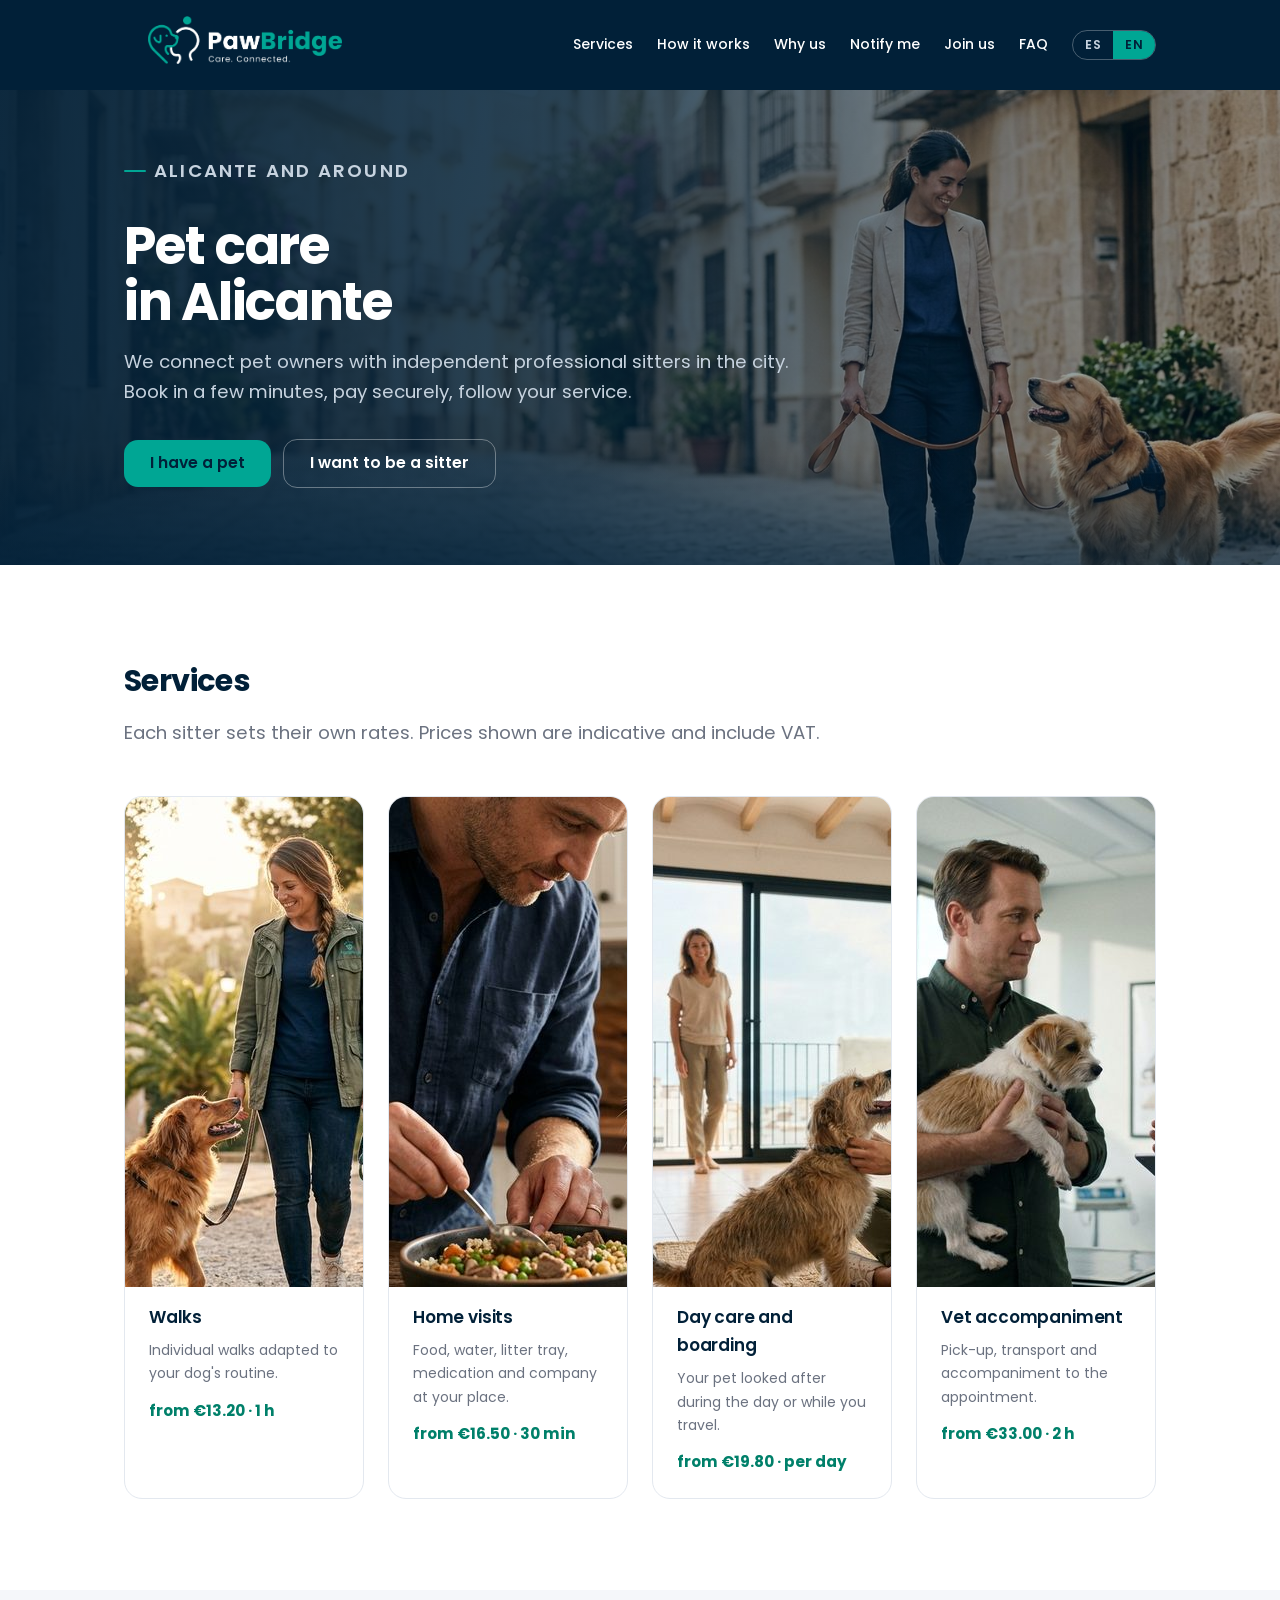
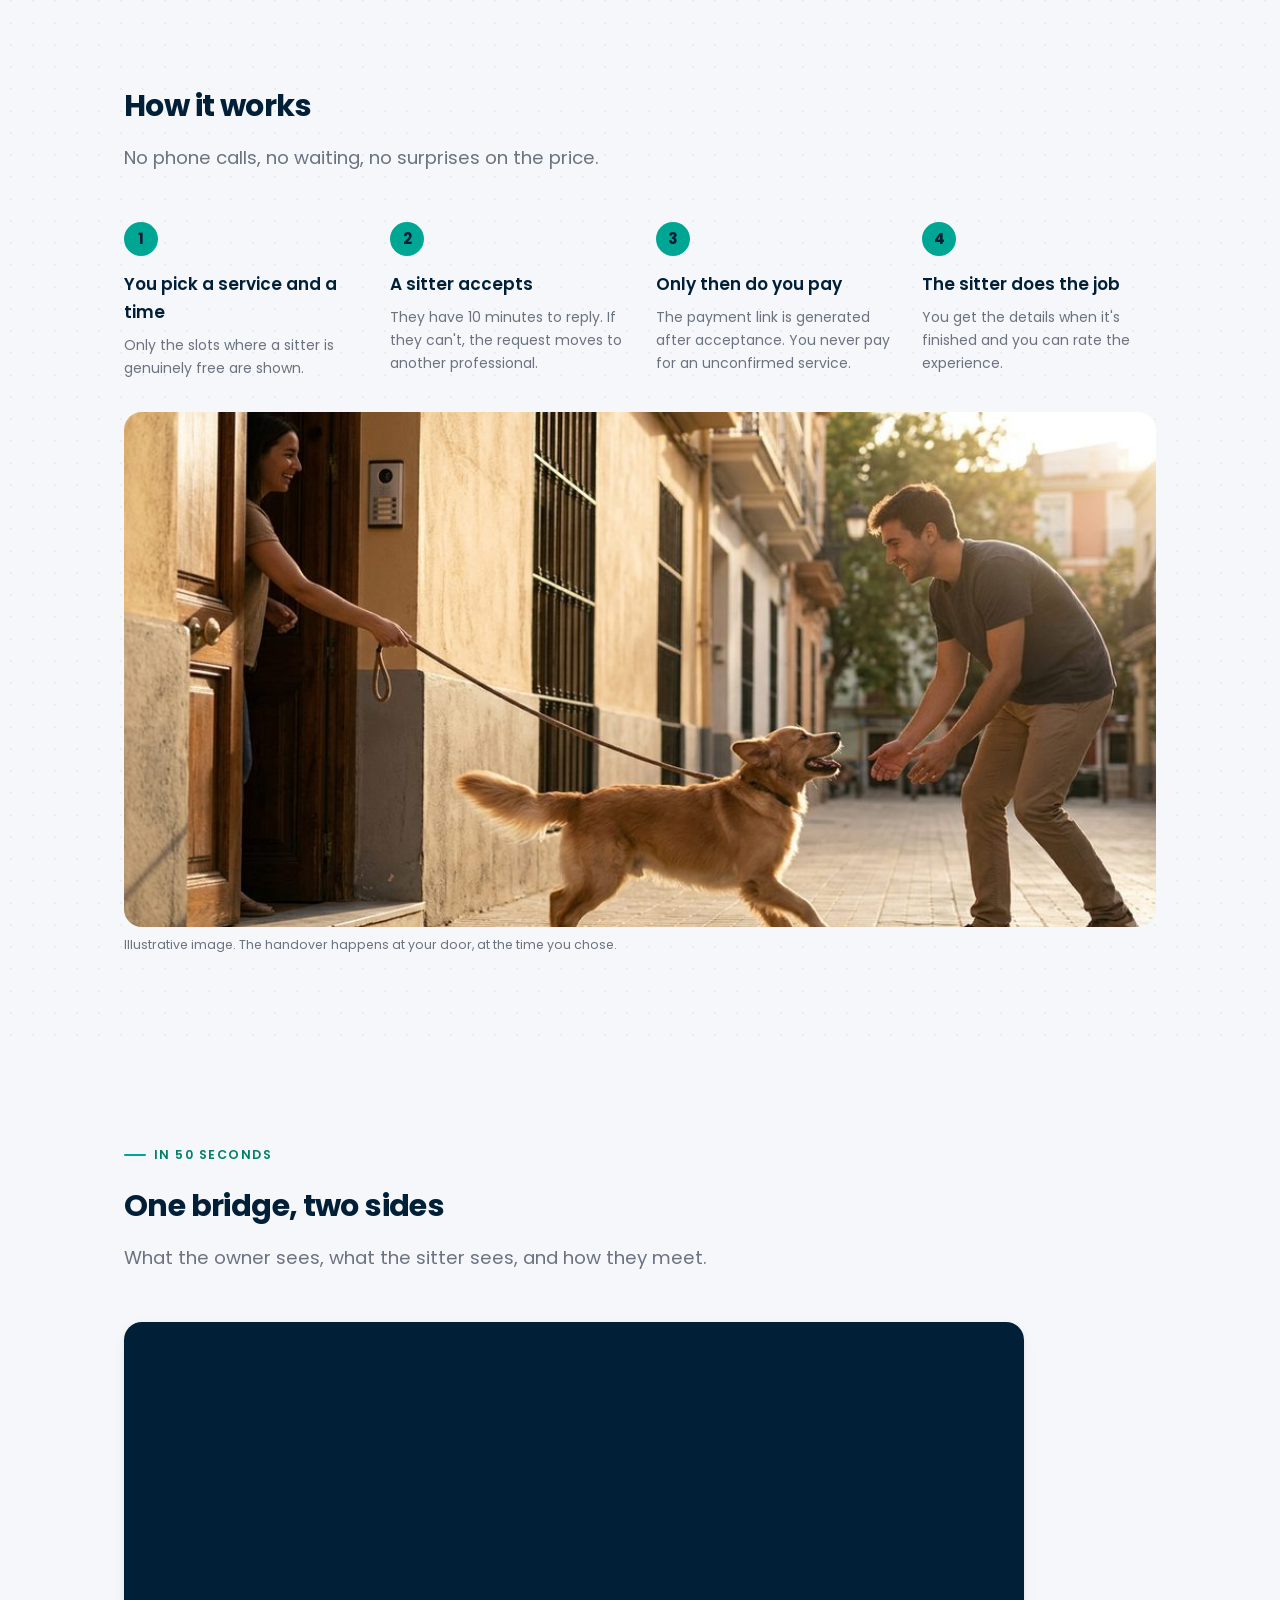
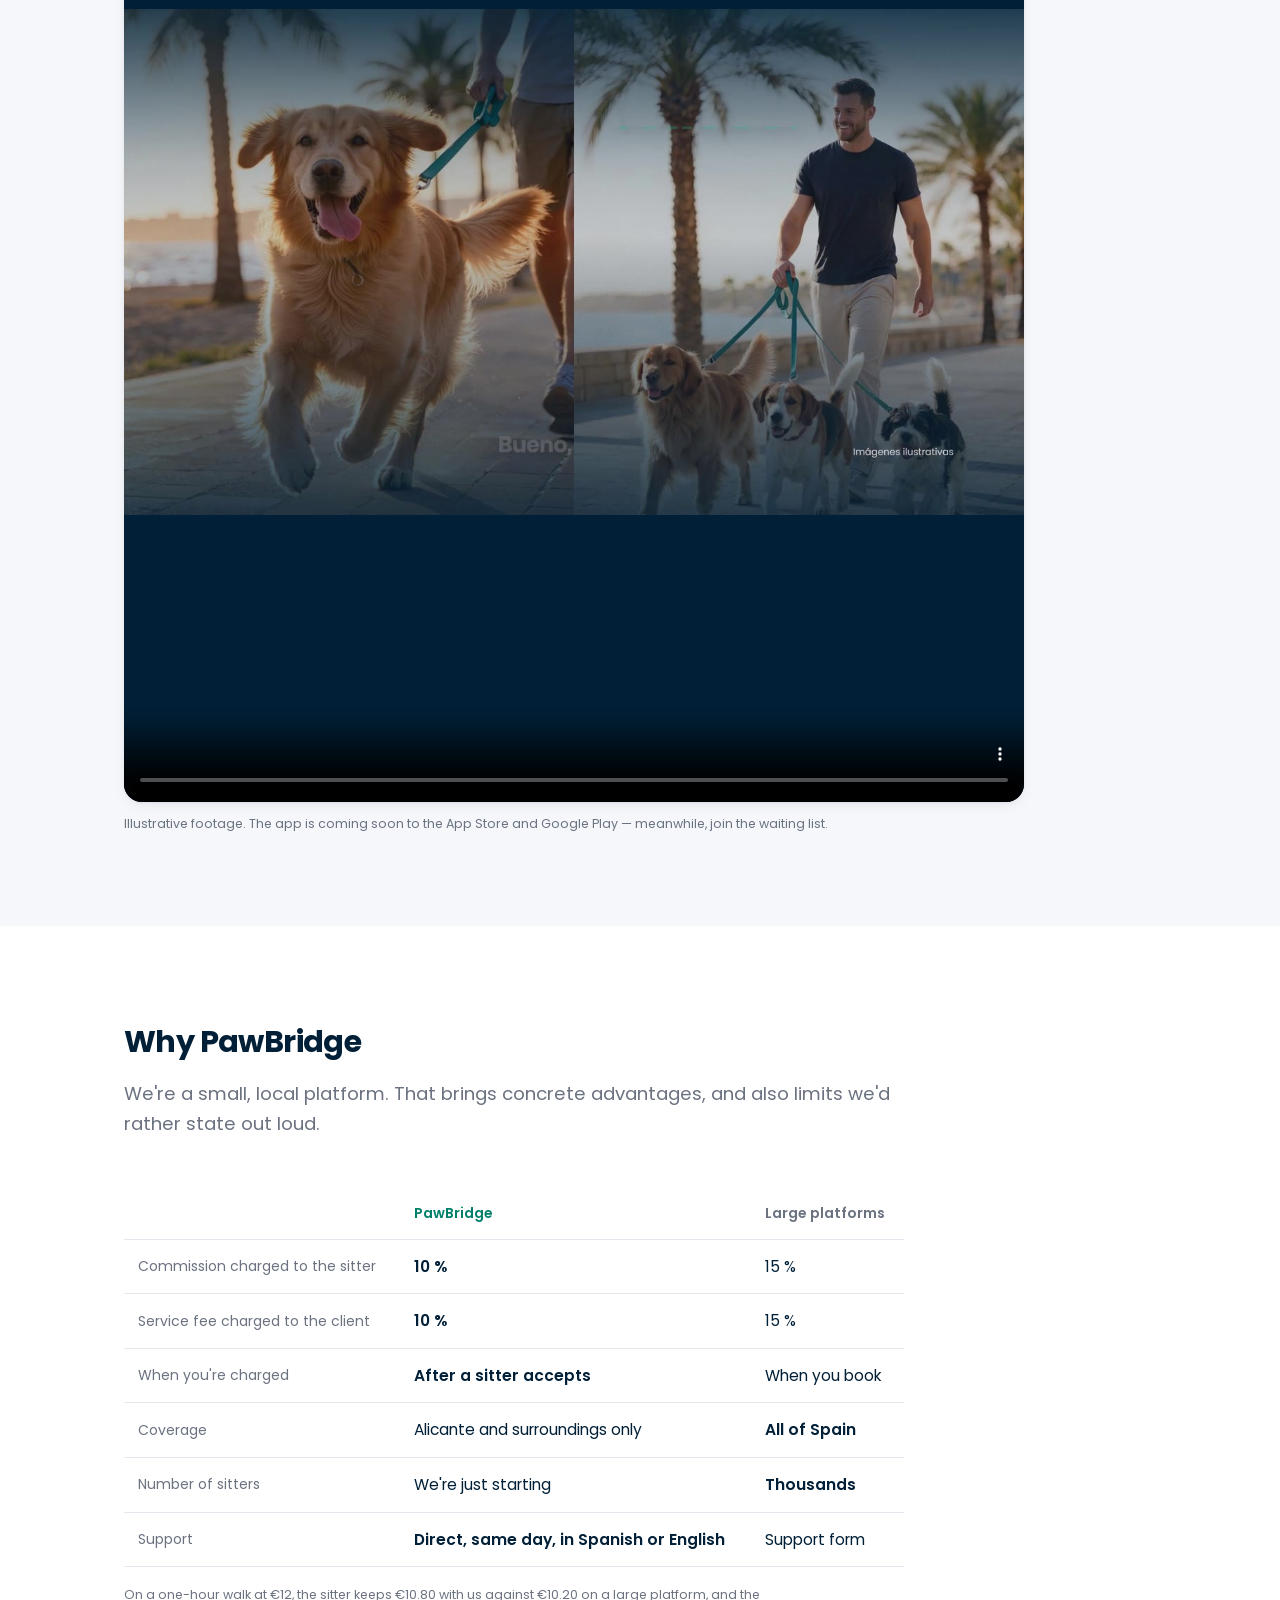
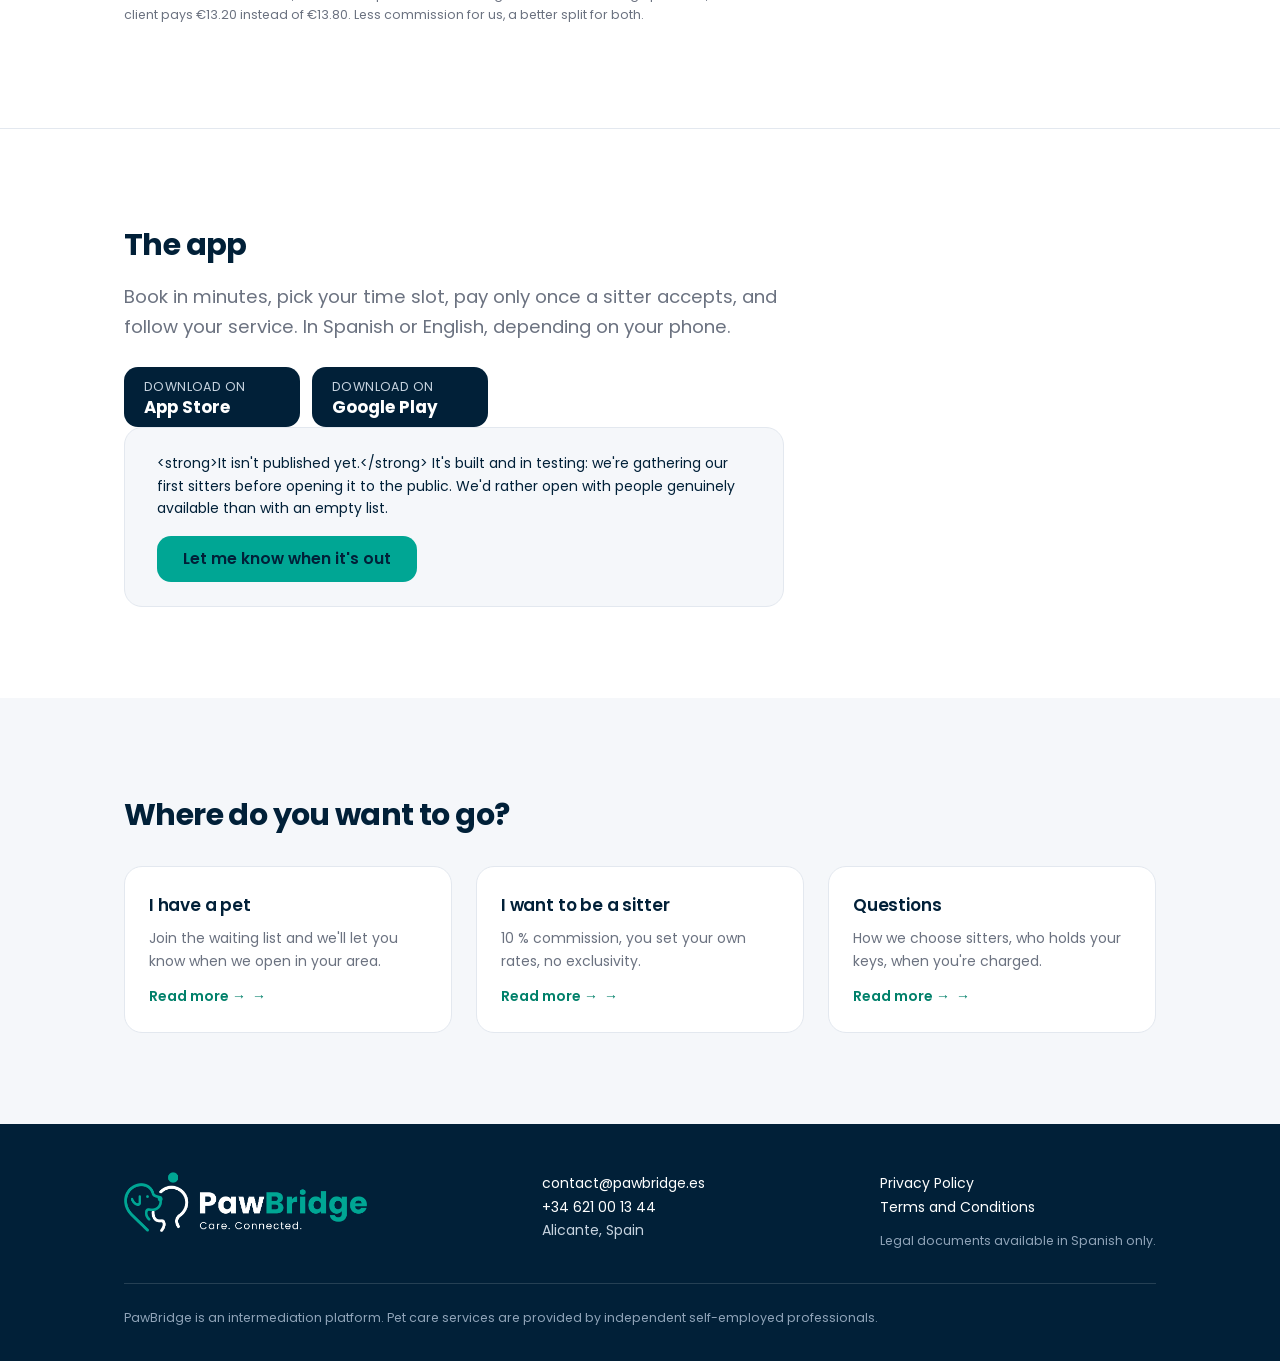
==== commit 9600b0db: "Accueil : vidéo « Un mismo puente, dos lados » Ré-encodée pour le web (H.264, faststart, 9 Mo au lie" ====
--- a/index.html
+++ b/index.html
@@ -21,7 +21,7 @@
 <link href="https://fonts.googleapis.com/css2?family=Poppins:wght@400;500;600;700&display=swap" rel="stylesheet">
 <link rel="icon" href="assets/img/favicon.png" sizes="64x64">
 <link rel="apple-touch-icon" href="assets/img/apple-touch-icon.png">
-<link rel="stylesheet" href="assets/style.css?v=2026-08-10h">
+<link rel="stylesheet" href="assets/style.css?v=2026-10-13">
 </head>
 <body data-title-key="title.home">
 <a class="skip" href="#contenido">Ir al contenido</a>
@@ -38,9 +38,9 @@
       <a href="avisame.html" data-i18n="nav.waitlist">Avísame</a>
       <a href="cuidadores.html" data-i18n="nav.work">Únete</a>
       <a href="faq.html" data-i18n="nav.faq">Preguntas</a>
-      <span class="lang" role="group" aria-label="Idioma / Language">
-        <button type="button" data-lang="es" aria-pressed="true">ES</button>
-        <button type="button" data-lang="en" aria-pressed="false">EN</button>
+      <span class="lang notranslate" translate="no" role="group" aria-label="Idioma / Language">
+        <button type="button" data-lang="es" lang="es" aria-pressed="true">ES</button>
+        <button type="button" data-lang="en" lang="en" aria-pressed="false">EN</button>
       </span>
     </nav>
   </div>
@@ -124,6 +124,22 @@
       <img src="assets/img/como-entrega.jpg" width="980" height="515" loading="lazy"
            alt="Una dueña entrega la correa de su perro al cuidador en la puerta de casa">
       <figcaption data-i18n="how.caption">Imagen ilustrativa. La entrega se hace en tu portal, a la hora que hayas elegido.</figcaption>
+    </figure>
+  </div>
+</section>
+
+<section id="video" class="alt">
+  <div class="wrap">
+    <p class="eyebrow" data-i18n="video.eyebrow">En 50 segundos</p>
+    <h2 data-i18n="video.title">Un mismo puente, dos lados</h2>
+    <p class="lead" data-i18n="video.lead">Lo que ve el dueño, lo que ve el cuidador, y cómo se encuentran.</p>
+    <figure class="film reveal">
+      <video controls playsinline preload="none"
+             poster="assets/video/dos-lados-poster.jpg"
+             width="1920" height="1080">
+        <source src="assets/video/dos-lados.mp4" type="video/mp4">
+      </video>
+      <figcaption data-i18n="video.caption">Imágenes ilustrativas. La app llega pronto a App Store y Google Play — mientras tanto, apúntate a la lista de espera.</figcaption>
     </figure>
   </div>
 </section>
@@ -265,9 +281,9 @@
   </div>
 </footer>
 
-<script src="assets/store.js?v=2026-08-10h"></script>
-<script src="assets/i18n.js?v=2026-08-10h"></script>
-<script src="assets/forms.js?v=2026-08-10h"></script>
-<script src="assets/motion.js?v=2026-08-10h"></script>
+<script src="assets/store.js?v=2026-10-13"></script>
+<script src="assets/i18n.js?v=2026-10-13"></script>
+<script src="assets/forms.js?v=2026-10-13"></script>
+<script src="assets/motion.js?v=2026-10-13"></script>
 </body>
 </html>
--- a/assets/style.css
+++ b/assets/style.css
@@ -285,6 +285,17 @@
                  background:var(--paper);
                  transition:transform .4s var(--ease);}
 a.card:hover figure img{transform:scale(1.03);}
+
+/* Vidéo intégrée. `preload="none"` : rien ne se télécharge tant qu'on
+   n'appuie pas — 9 Mo sur un téléphone en 4G ne se chargent pas sans
+   qu'on l'ait demandé. L'image d'attente fait le travail de la vignette.
+   Pas de lecture automatique : une vidéo qui démarre seule, avec le son,
+   fait fuir plus qu'elle ne retient. */
+figure.film{margin:0;max-width:900px;}
+figure.film video{width:100%;aspect-ratio:16/9;display:block;border-radius:var(--r-lg);
+                  background:var(--navy);box-shadow:var(--sh-2);}
+figure.film figcaption{font-size:var(--t-tiny);color:var(--grey);margin-top:var(--s3);
+                       text-wrap:pretty;}
 
 /* Illustration pleine largeur au sein d'une section. */
 figure.wide{margin:var(--s6) 0 0;}
@@ -485,6 +496,21 @@
                    font-size:var(--t-tiny);padding:4px var(--s3);border-radius:var(--r-pill);
                    white-space:nowrap;}
 
+/* annonce — petit écran : le texte passe à deux lignes et la pilule
+   devient une bulle informe. Sous 600 px on repasse à une carte aux
+   coins modérés, le texte à gauche, la pastille dessous. */
+@media(max-width:600px){
+  .annonce{border-radius:var(--r-md);padding:var(--s3) var(--s4);
+           flex-direction:column;align-items:flex-start;gap:var(--s2);}
+  .annonce b{line-height:1.35;}
+}
+
+/* Quand le navigateur traduit la page lui-même (Safari, Chrome), il
+   réécrit tout le texte pendant que nos animations tournent : ça
+   saccade. Google Translate pose `translated-ltr` sur <html> ; on
+   coupe alors les apparitions et on affiche tout d'un coup. */
+html.translated-ltr .reveal,html.translated-rtl .reveal{opacity:1 !important;transform:none !important;transition:none !important;}
+
 /* 3. Barre d'action collante ------------------------------------------
    Sur la page de recrutement, le formulaire est en bas. Un cuidador qui
    lit les avantages, descend, hésite et remonte perd le bouton de vue.
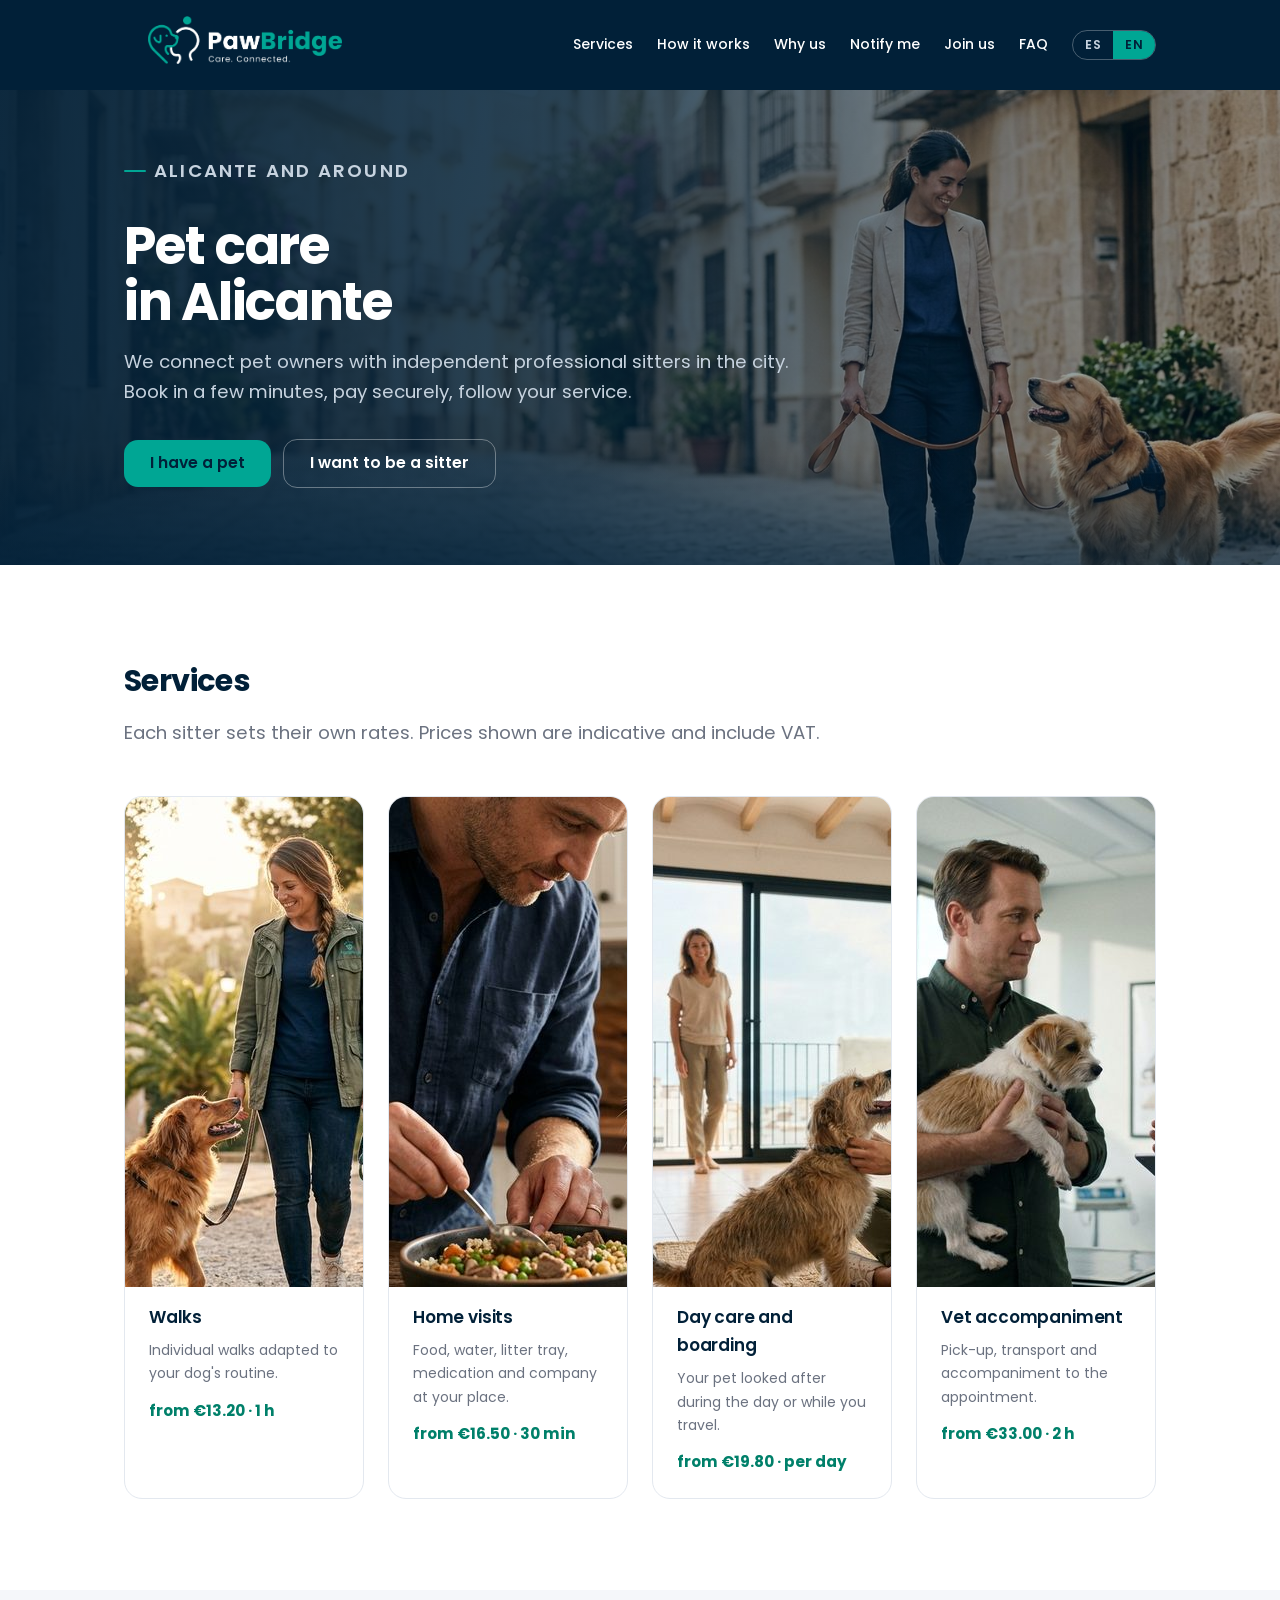
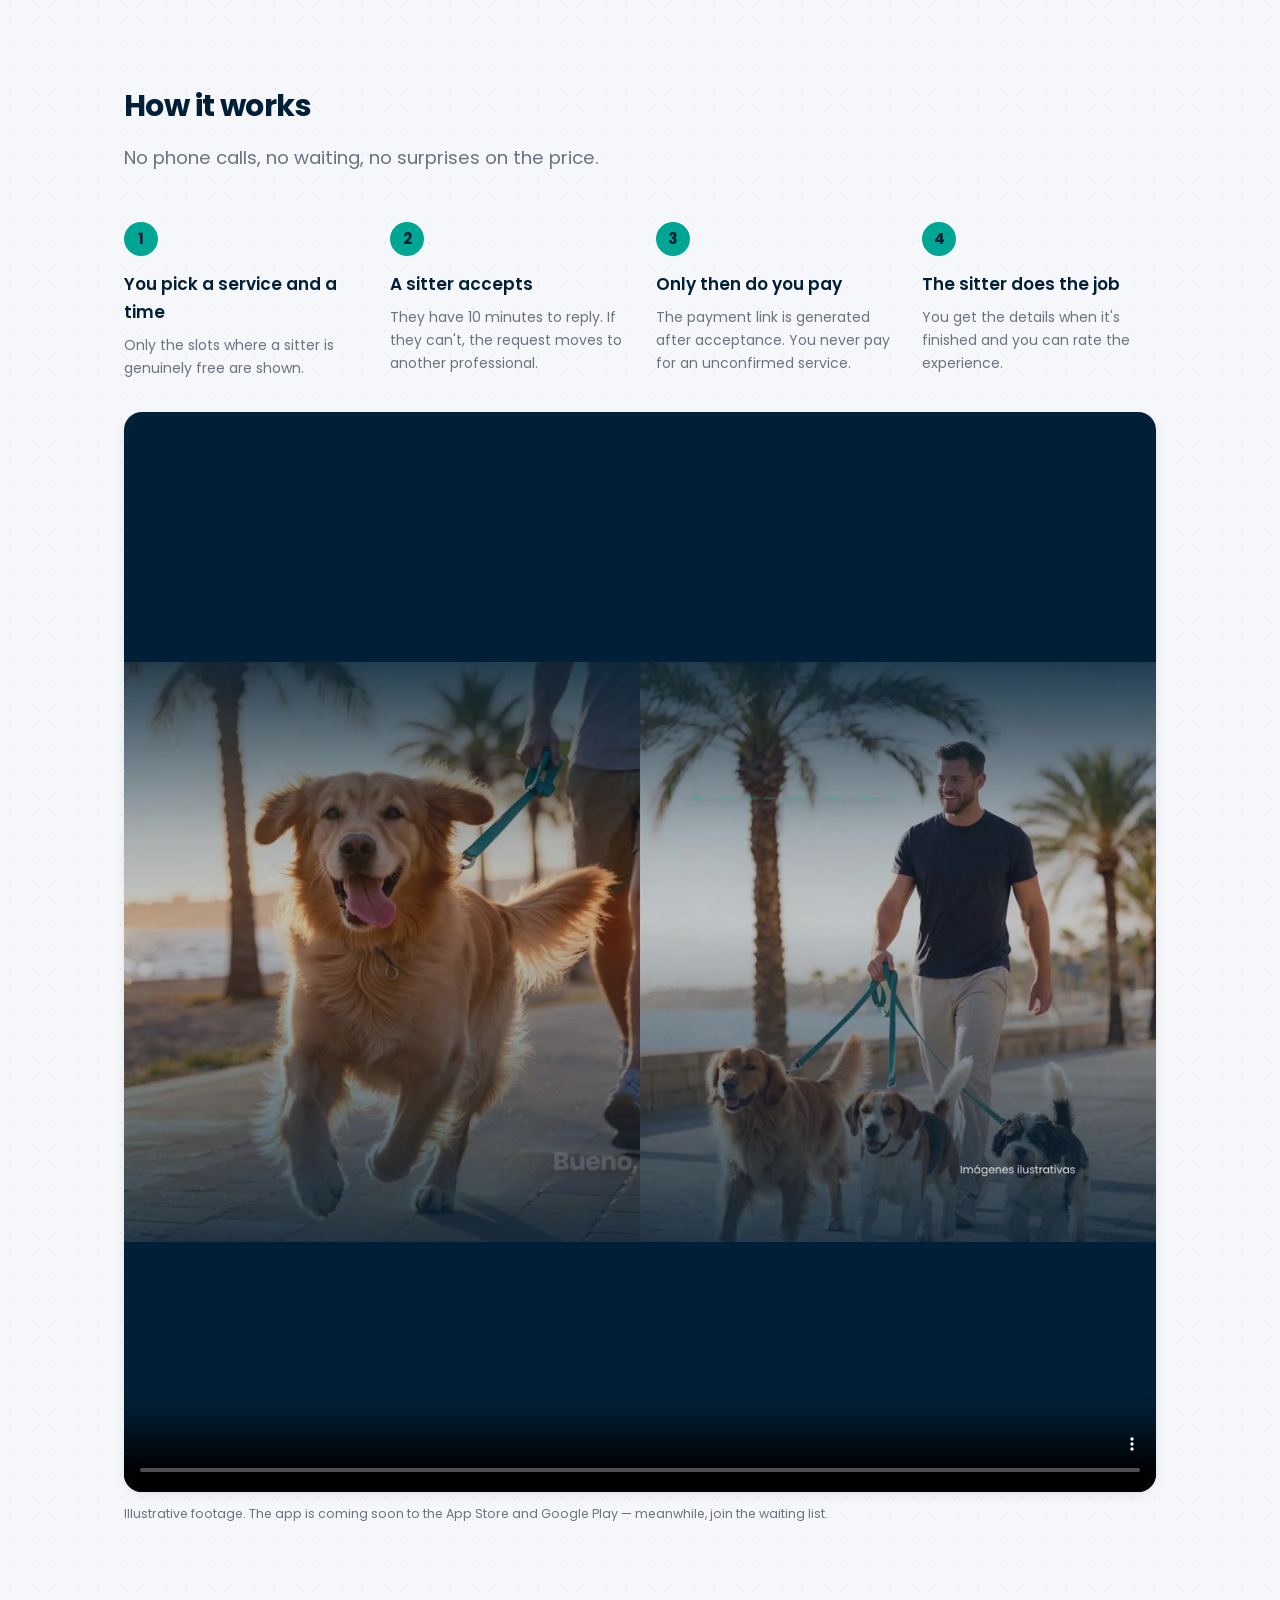
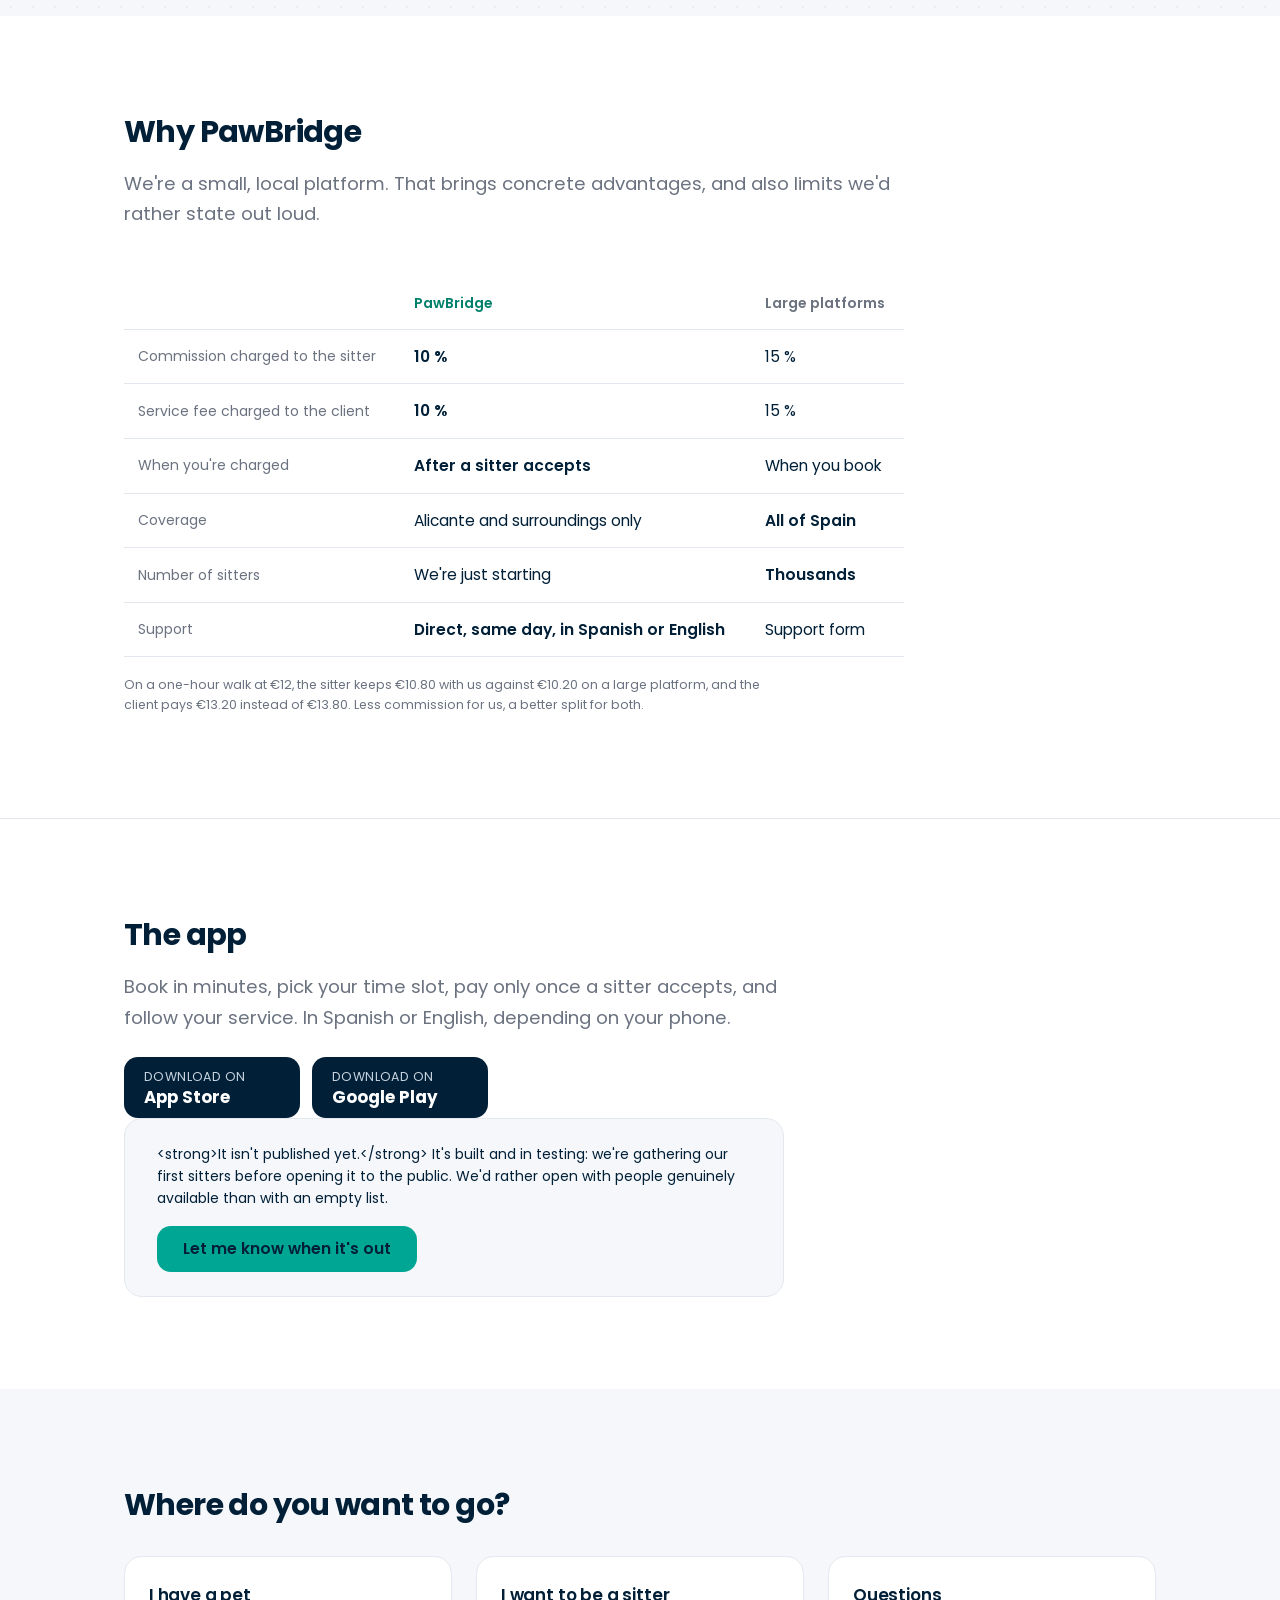
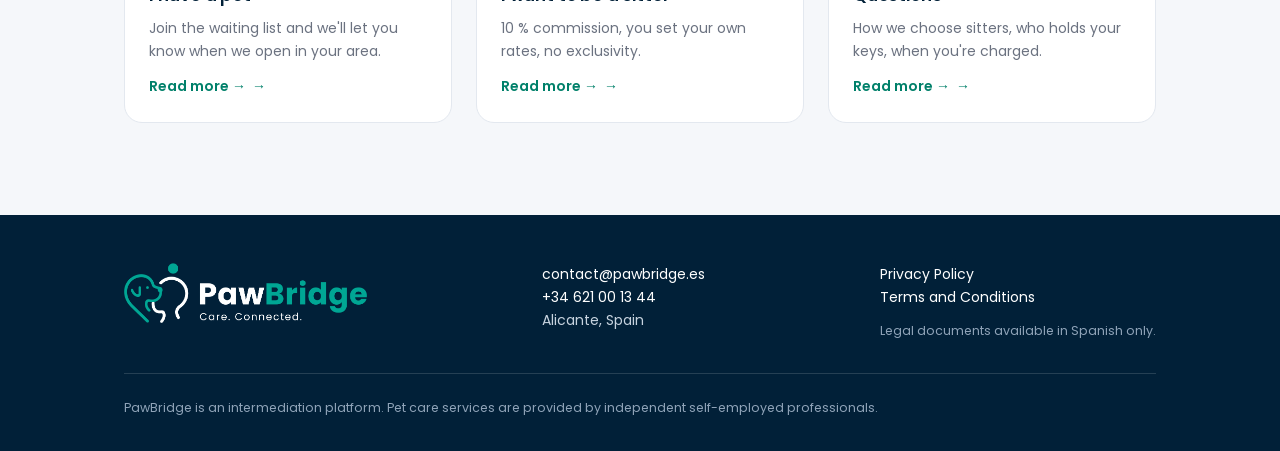
==== commit c316f4a1: "La vidéo remplace la photo de « Cómo funciona » — c'est ce qu'elle montre" ====
--- a/index.html
+++ b/index.html
@@ -21,7 +21,7 @@
 <link href="https://fonts.googleapis.com/css2?family=Poppins:wght@400;500;600;700&display=swap" rel="stylesheet">
 <link rel="icon" href="assets/img/favicon.png" sizes="64x64">
 <link rel="apple-touch-icon" href="assets/img/apple-touch-icon.png">
-<link rel="stylesheet" href="assets/style.css?v=2026-10-13">
+<link rel="stylesheet" href="assets/style.css?v=2026-10-13b">
 </head>
 <body data-title-key="title.home">
 <a class="skip" href="#contenido">Ir al contenido</a>
@@ -120,29 +120,16 @@
       </div>
     </div>
 
-    <figure class="wide reveal">
-      <img src="assets/img/como-entrega.jpg" width="980" height="515" loading="lazy"
-           alt="Una dueña entrega la correa de su perro al cuidador en la puerta de casa">
-      <figcaption data-i18n="how.caption">Imagen ilustrativa. La entrega se hace en tu portal, a la hora que hayas elegido.</figcaption>
-    </figure>
-  </div>
-</section>
-
-<section id="video" class="alt">
-  <div class="wrap">
-    <p class="eyebrow" data-i18n="video.eyebrow">En 50 segundos</p>
-    <h2 data-i18n="video.title">Un mismo puente, dos lados</h2>
-    <p class="lead" data-i18n="video.lead">Lo que ve el dueño, lo que ve el cuidador, y cómo se encuentran.</p>
-    <figure class="film reveal">
+    <figure class="film wide reveal">
       <video controls playsinline preload="none"
-             poster="assets/video/dos-lados-poster.jpg"
-             width="1920" height="1080">
+             poster="assets/video/dos-lados-poster.jpg" width="1920" height="1080">
         <source src="assets/video/dos-lados.mp4" type="video/mp4">
       </video>
       <figcaption data-i18n="video.caption">Imágenes ilustrativas. La app llega pronto a App Store y Google Play — mientras tanto, apúntate a la lista de espera.</figcaption>
     </figure>
   </div>
 </section>
+
 
 <section id="porque">
   <div class="wrap">
@@ -281,9 +268,9 @@
   </div>
 </footer>
 
-<script src="assets/store.js?v=2026-10-13"></script>
-<script src="assets/i18n.js?v=2026-10-13"></script>
-<script src="assets/forms.js?v=2026-10-13"></script>
-<script src="assets/motion.js?v=2026-10-13"></script>
+<script src="assets/store.js?v=2026-10-13b"></script>
+<script src="assets/i18n.js?v=2026-10-13b"></script>
+<script src="assets/forms.js?v=2026-10-13b"></script>
+<script src="assets/motion.js?v=2026-10-13b"></script>
 </body>
 </html>
--- a/assets/style.css
+++ b/assets/style.css
@@ -291,7 +291,7 @@
    qu'on l'ait demandé. L'image d'attente fait le travail de la vignette.
    Pas de lecture automatique : une vidéo qui démarre seule, avec le son,
    fait fuir plus qu'elle ne retient. */
-figure.film{margin:0;max-width:900px;}
+figure.film{margin:var(--s6) 0 0;max-width:none;}
 figure.film video{width:100%;aspect-ratio:16/9;display:block;border-radius:var(--r-lg);
                   background:var(--navy);box-shadow:var(--sh-2);}
 figure.film figcaption{font-size:var(--t-tiny);color:var(--grey);margin-top:var(--s3);
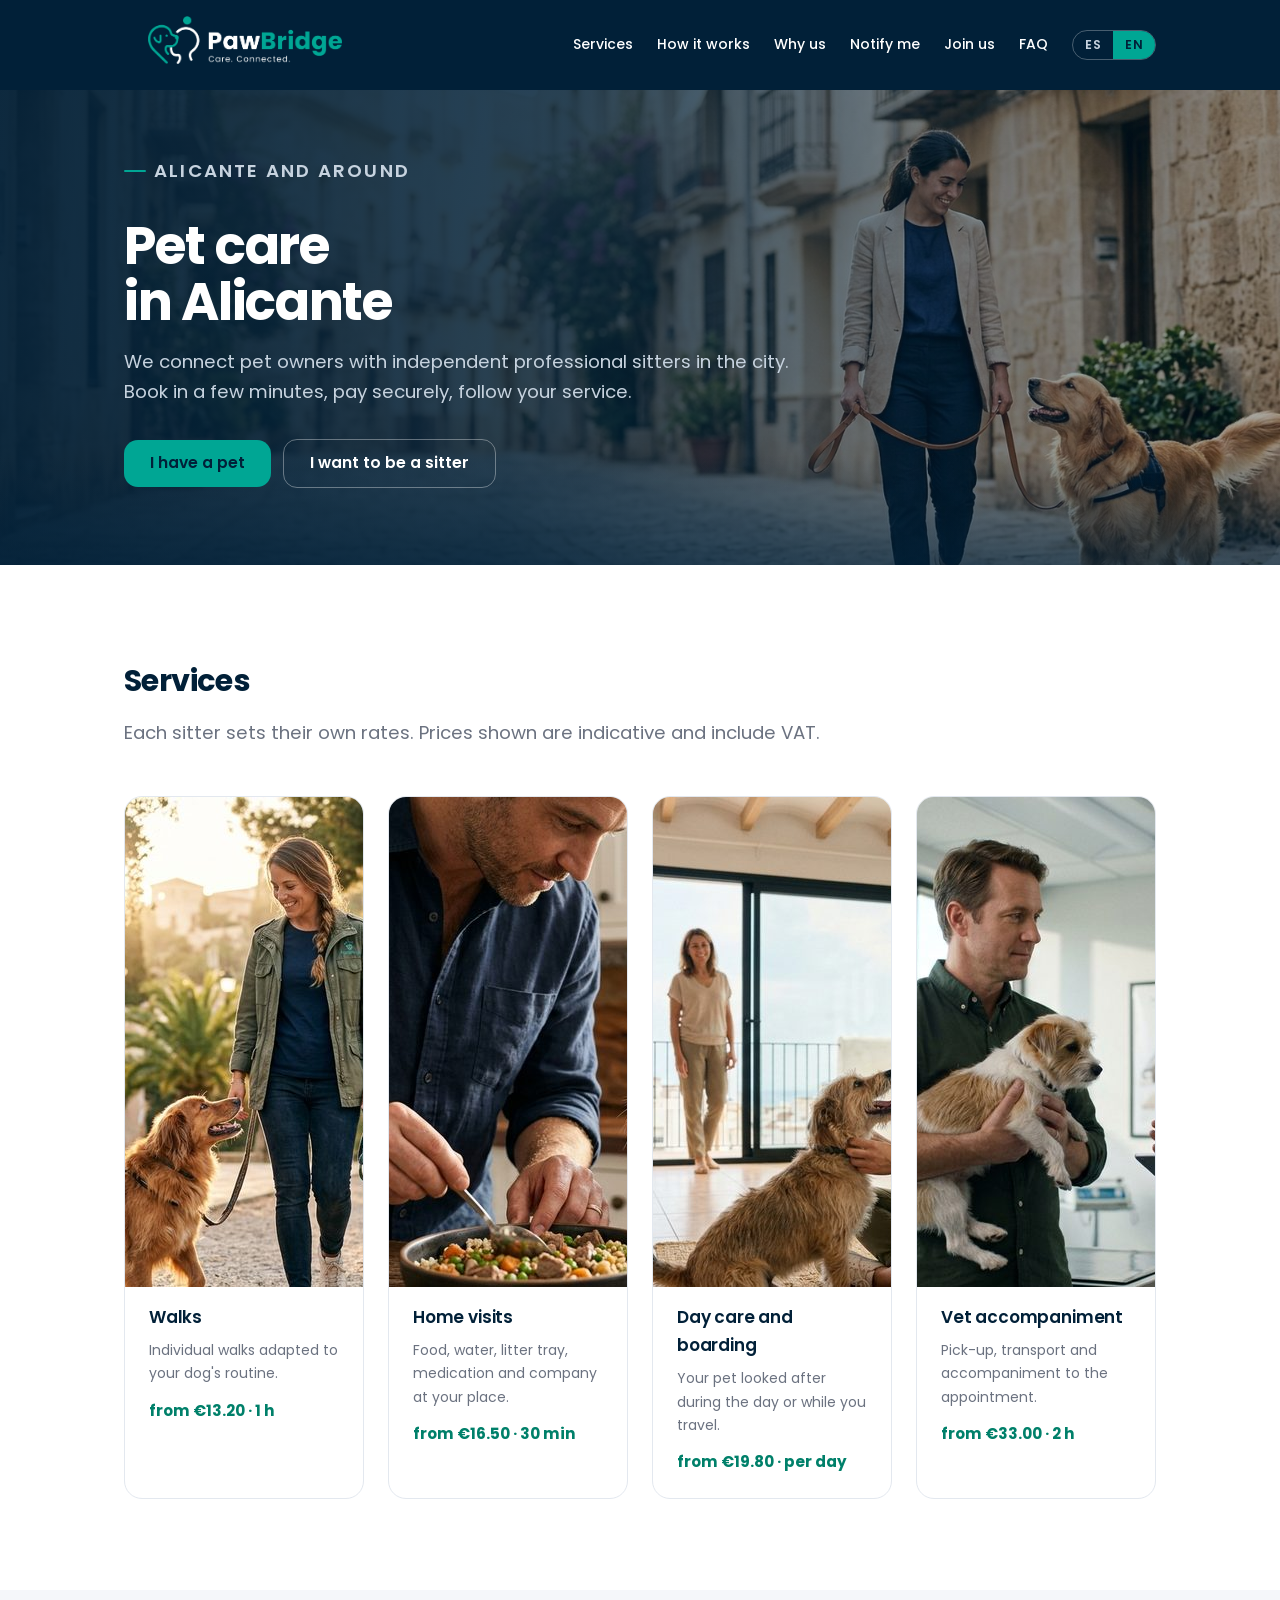
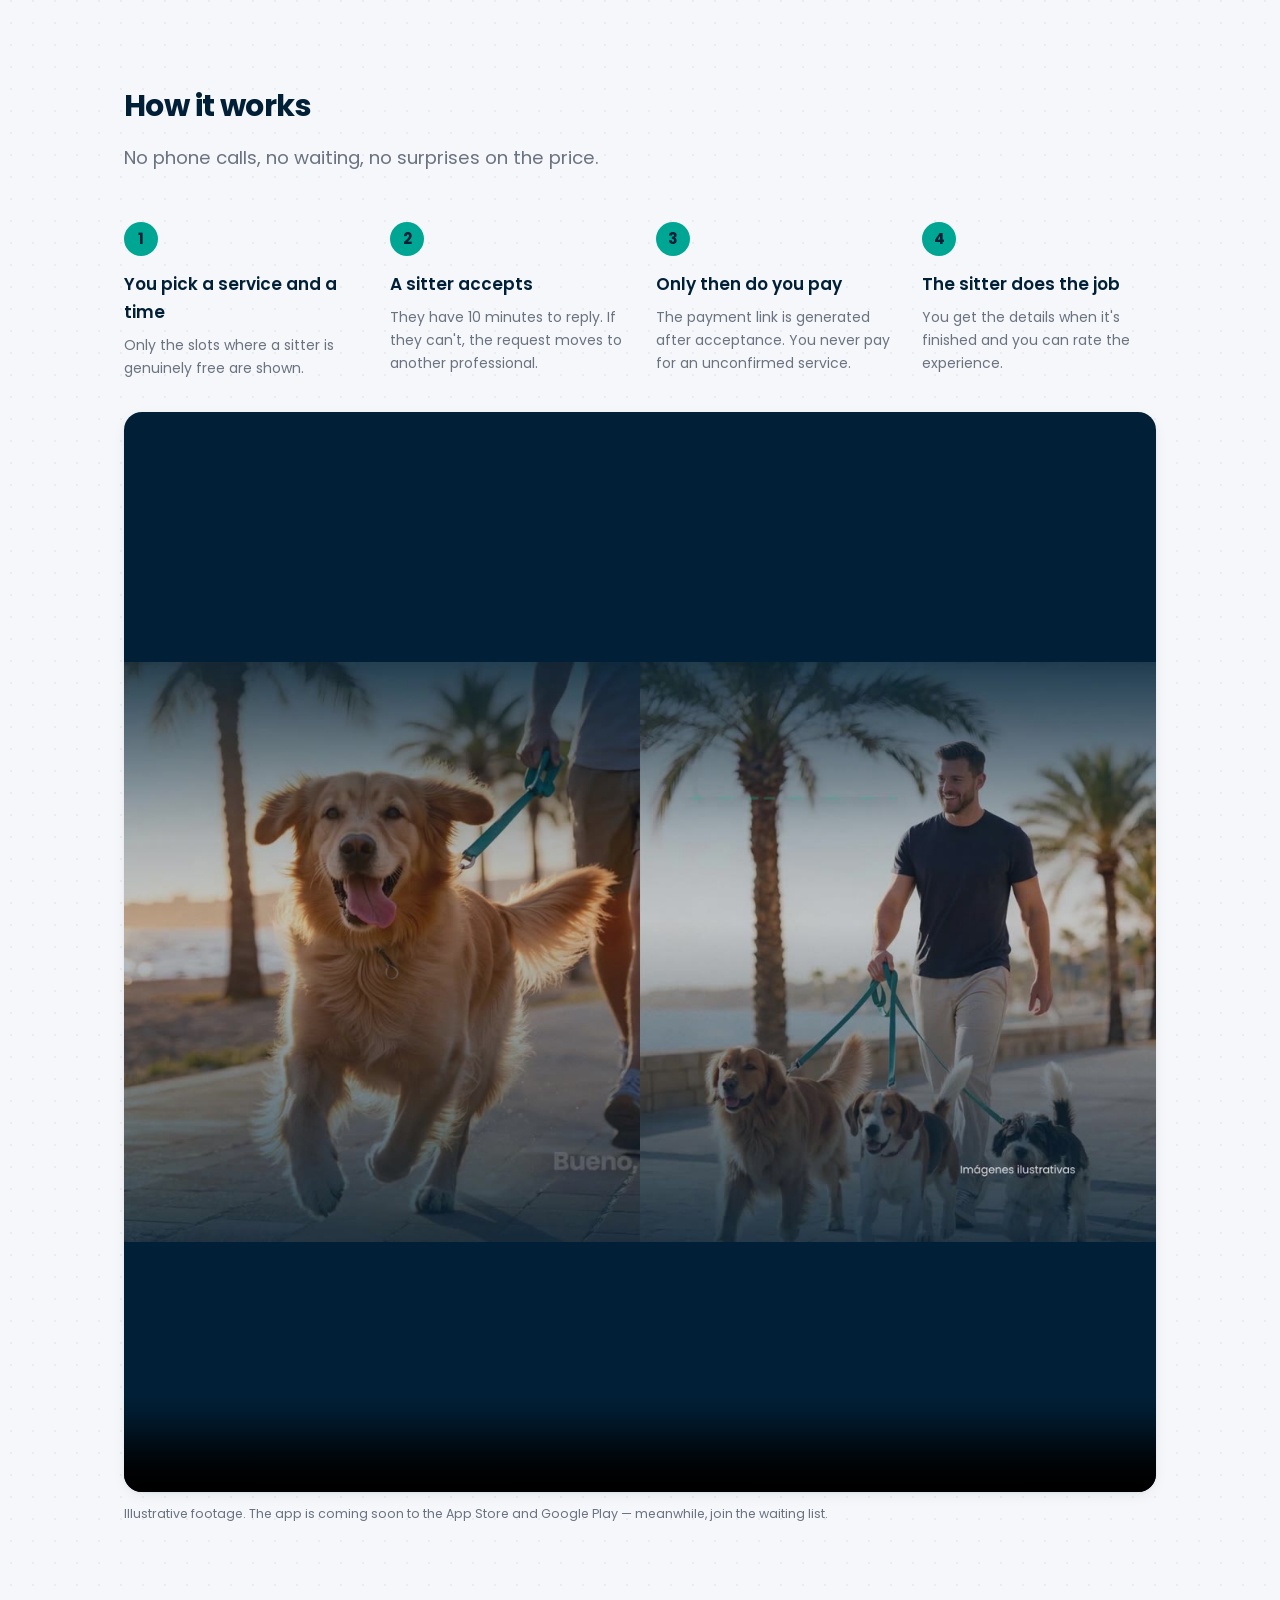
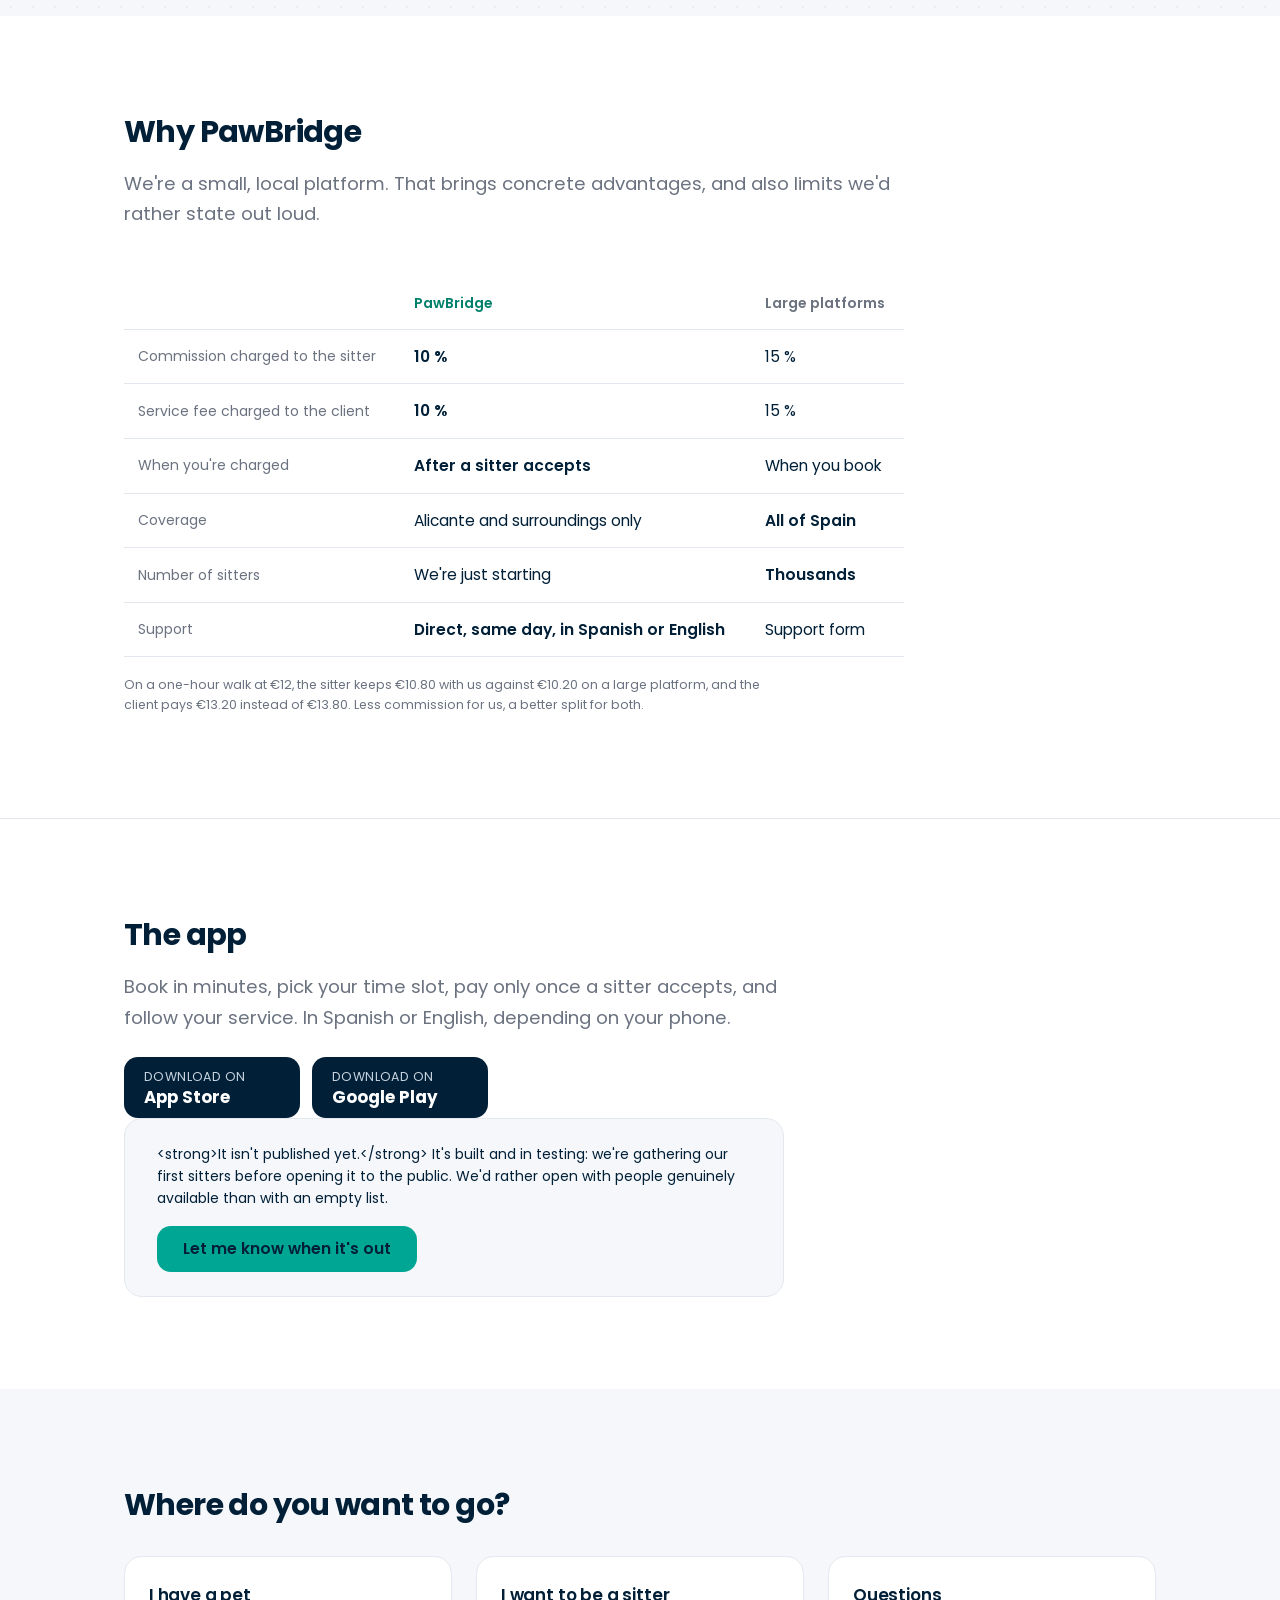
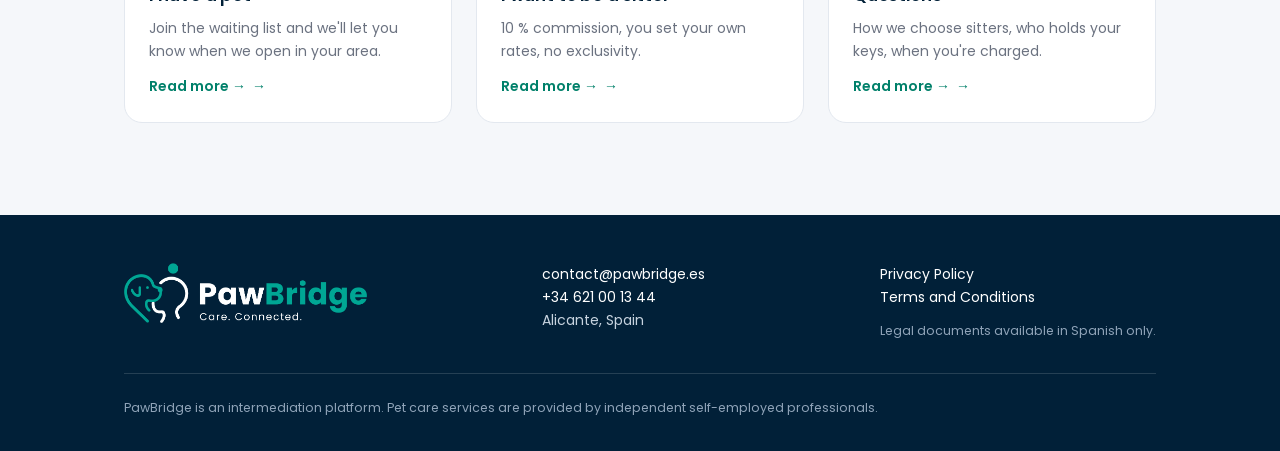
==== commit 6be9ba0f: "Vidéo : 16:9 sur ordinateur et tablette, 9:16 sur téléphone Deux fichiers, un seul affiché selon la " ====
--- a/index.html
+++ b/index.html
@@ -21,7 +21,7 @@
 <link href="https://fonts.googleapis.com/css2?family=Poppins:wght@400;500;600;700&display=swap" rel="stylesheet">
 <link rel="icon" href="assets/img/favicon.png" sizes="64x64">
 <link rel="apple-touch-icon" href="assets/img/apple-touch-icon.png">
-<link rel="stylesheet" href="assets/style.css?v=2026-10-13b">
+<link rel="stylesheet" href="assets/style.css?v=2026-10-13c">
 </head>
 <body data-title-key="title.home">
 <a class="skip" href="#contenido">Ir al contenido</a>
@@ -121,9 +121,16 @@
     </div>
 
     <figure class="film wide reveal">
-      <video controls playsinline preload="none"
+      <!-- Deux fichiers, un seul visible : <source media> n'existe pas sur
+           <video>, seule la CSS peut choisir. preload="none" sur les deux :
+           celui qui est masqué ne coûte pas un octet. -->
+      <video class="film-h" controls playsinline preload="none"
              poster="assets/video/dos-lados-poster.jpg" width="1920" height="1080">
         <source src="assets/video/dos-lados.mp4" type="video/mp4">
+      </video>
+      <video class="film-v" controls playsinline preload="none"
+             poster="assets/video/dos-lados-9x16-poster.jpg" width="1080" height="1920">
+        <source src="assets/video/dos-lados-9x16.mp4" type="video/mp4">
       </video>
       <figcaption data-i18n="video.caption">Imágenes ilustrativas. La app llega pronto a App Store y Google Play — mientras tanto, apúntate a la lista de espera.</figcaption>
     </figure>
@@ -268,9 +275,9 @@
   </div>
 </footer>
 
-<script src="assets/store.js?v=2026-10-13b"></script>
-<script src="assets/i18n.js?v=2026-10-13b"></script>
-<script src="assets/forms.js?v=2026-10-13b"></script>
-<script src="assets/motion.js?v=2026-10-13b"></script>
+<script src="assets/store.js?v=2026-10-13c"></script>
+<script src="assets/i18n.js?v=2026-10-13c"></script>
+<script src="assets/forms.js?v=2026-10-13c"></script>
+<script src="assets/motion.js?v=2026-10-13c"></script>
 </body>
 </html>
--- a/assets/style.css
+++ b/assets/style.css
@@ -292,8 +292,16 @@
    Pas de lecture automatique : une vidéo qui démarre seule, avec le son,
    fait fuir plus qu'elle ne retient. */
 figure.film{margin:var(--s6) 0 0;max-width:none;}
-figure.film video{width:100%;aspect-ratio:16/9;display:block;border-radius:var(--r-lg);
+figure.film video{width:100%;display:block;border-radius:var(--r-lg);
                   background:var(--navy);box-shadow:var(--sh-2);}
+/* Ordinateur et tablette : le 16:9. Téléphone : le 9:16, plus étroit
+   que l'écran pour ne pas occuper toute la hauteur d'un coup. */
+figure.film .film-h{aspect-ratio:16/9;}
+figure.film .film-v{display:none;aspect-ratio:9/16;max-width:360px;margin:0 auto;}
+@media(max-width:600px){
+  figure.film .film-h{display:none;}
+  figure.film .film-v{display:block;}
+}
 figure.film figcaption{font-size:var(--t-tiny);color:var(--grey);margin-top:var(--s3);
                        text-wrap:pretty;}
 
